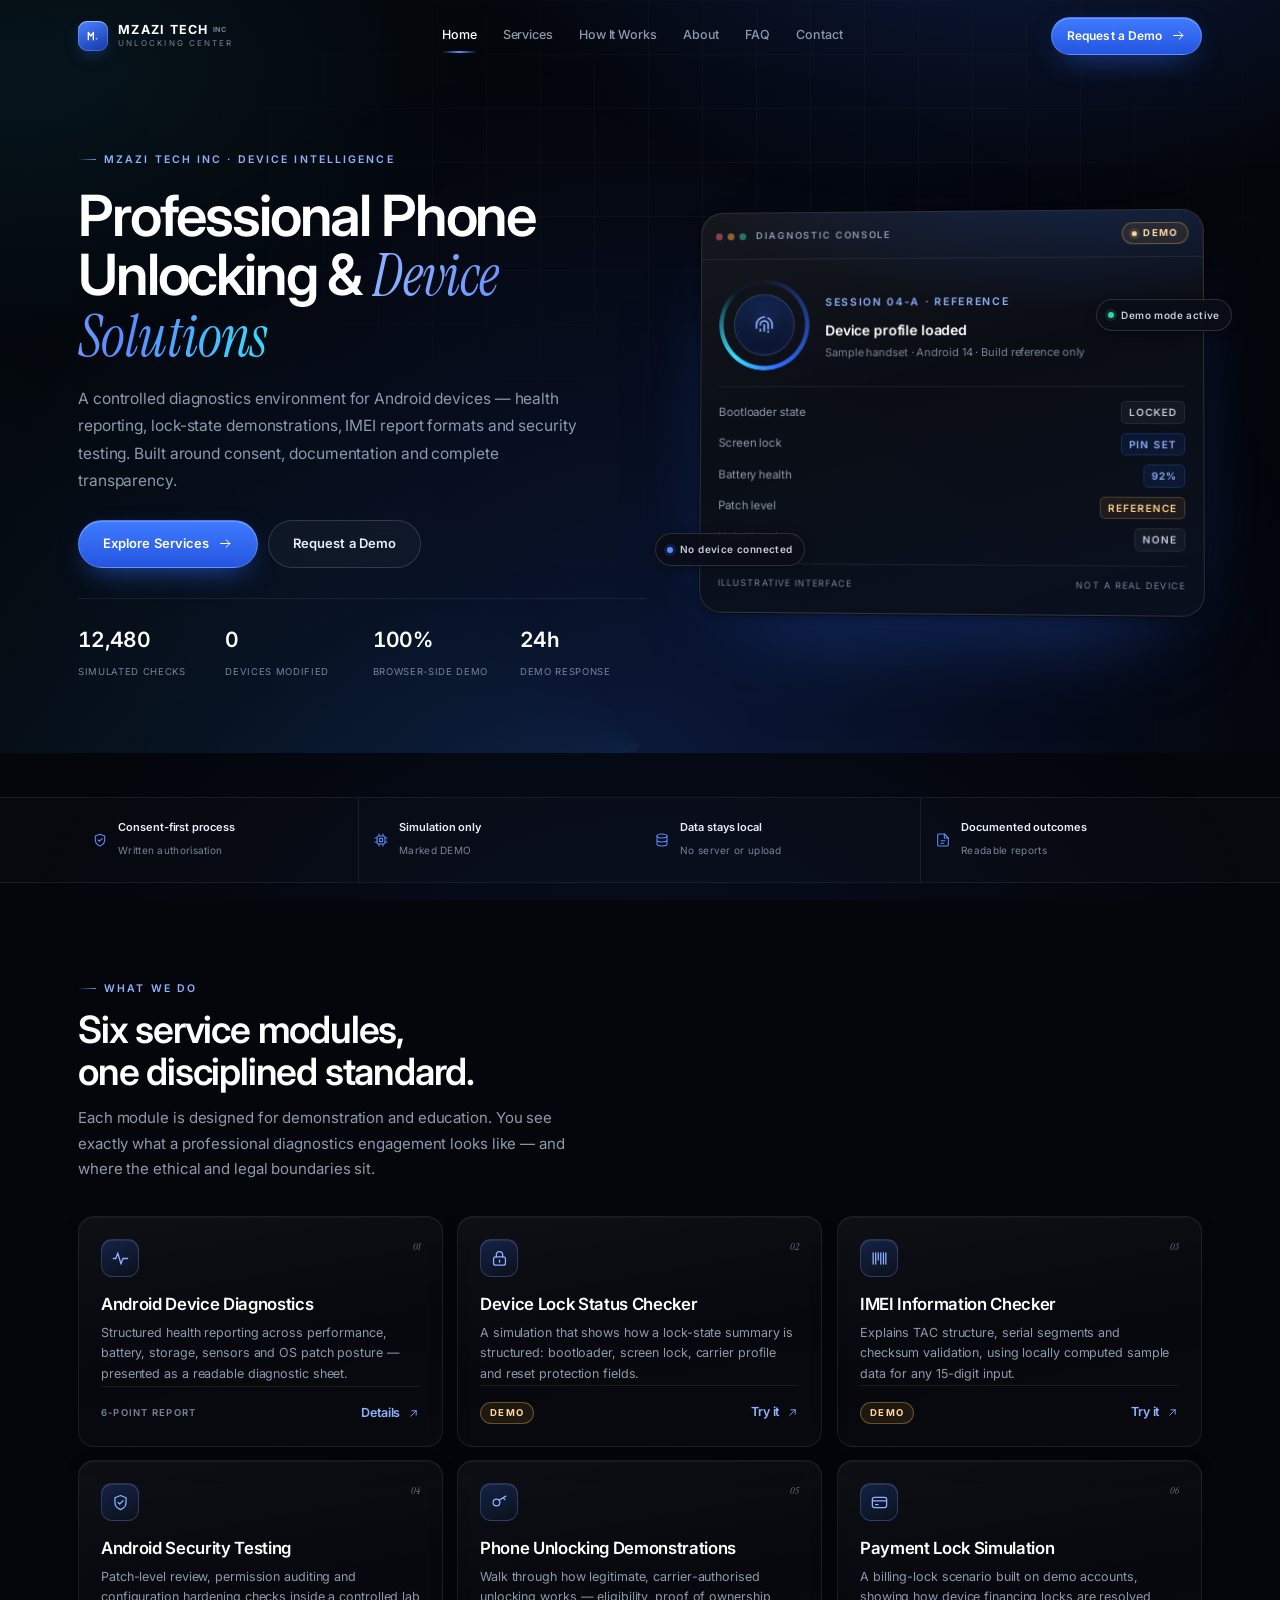
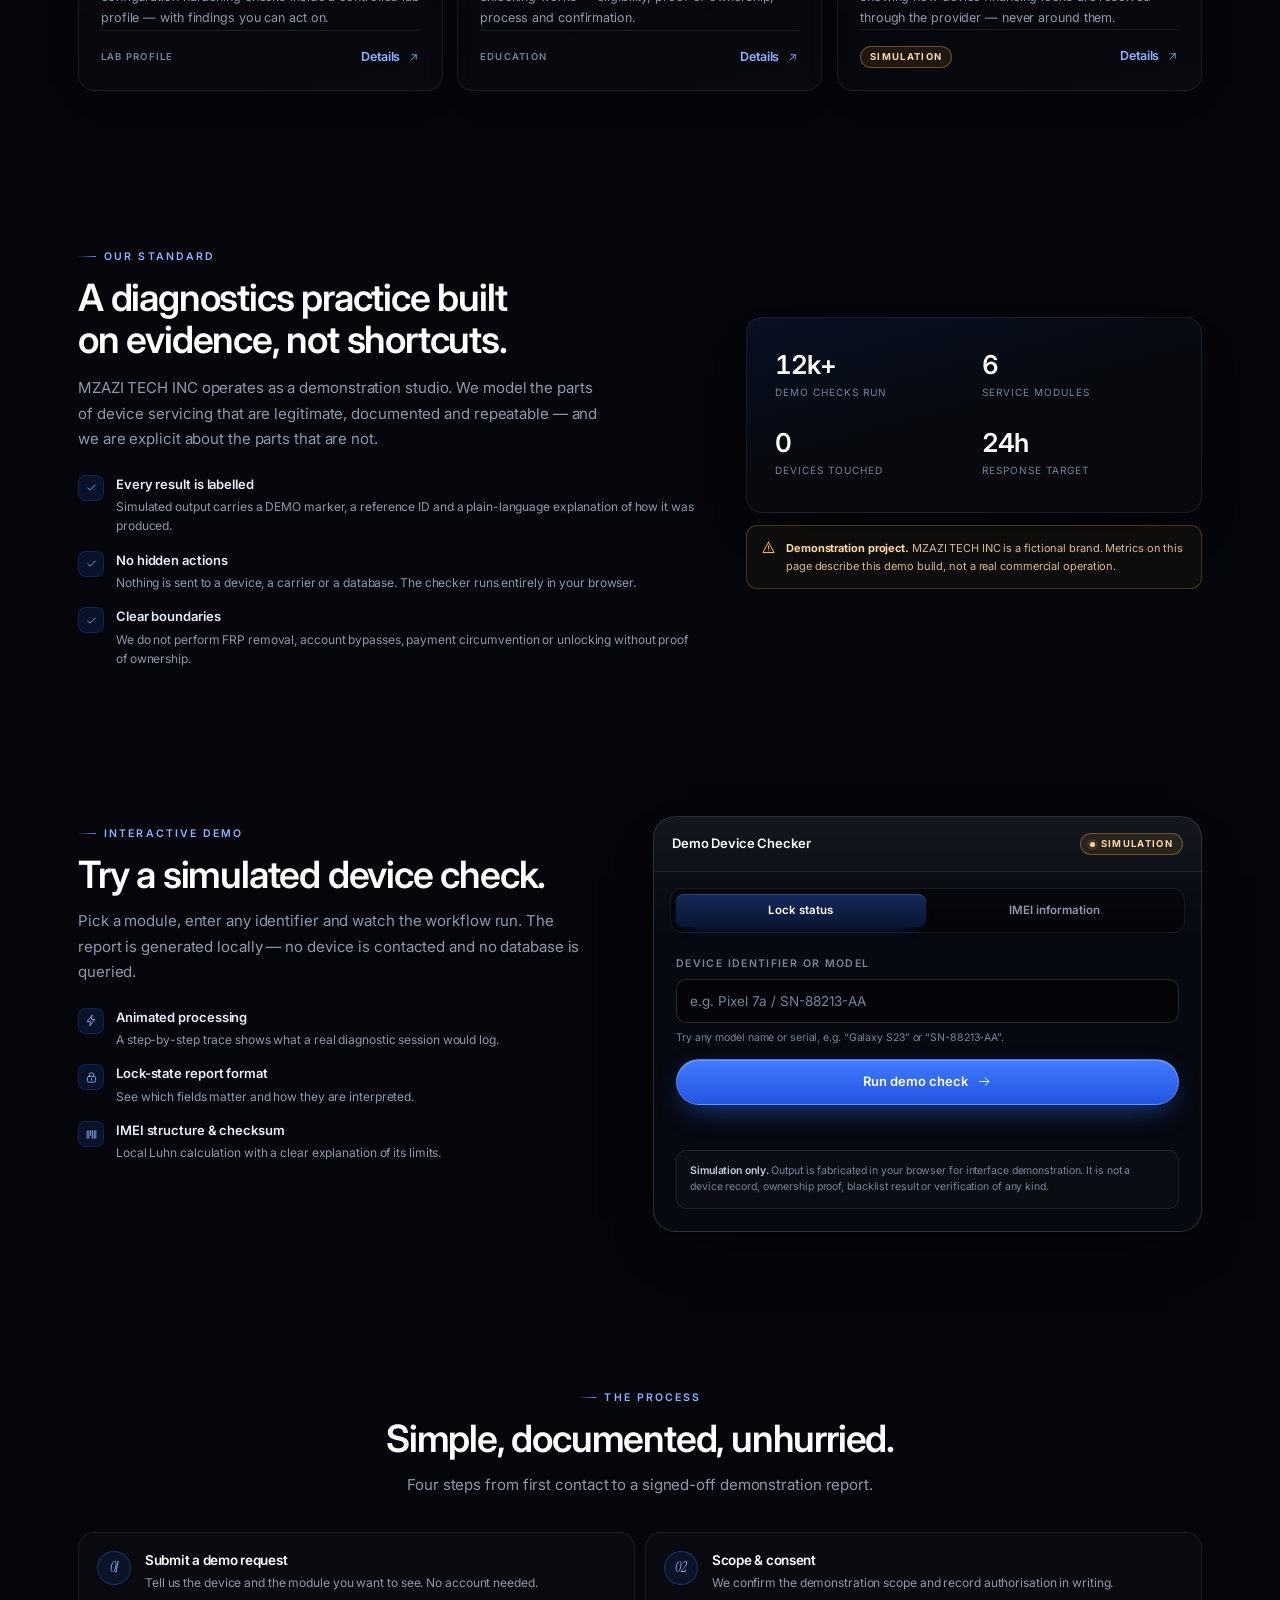
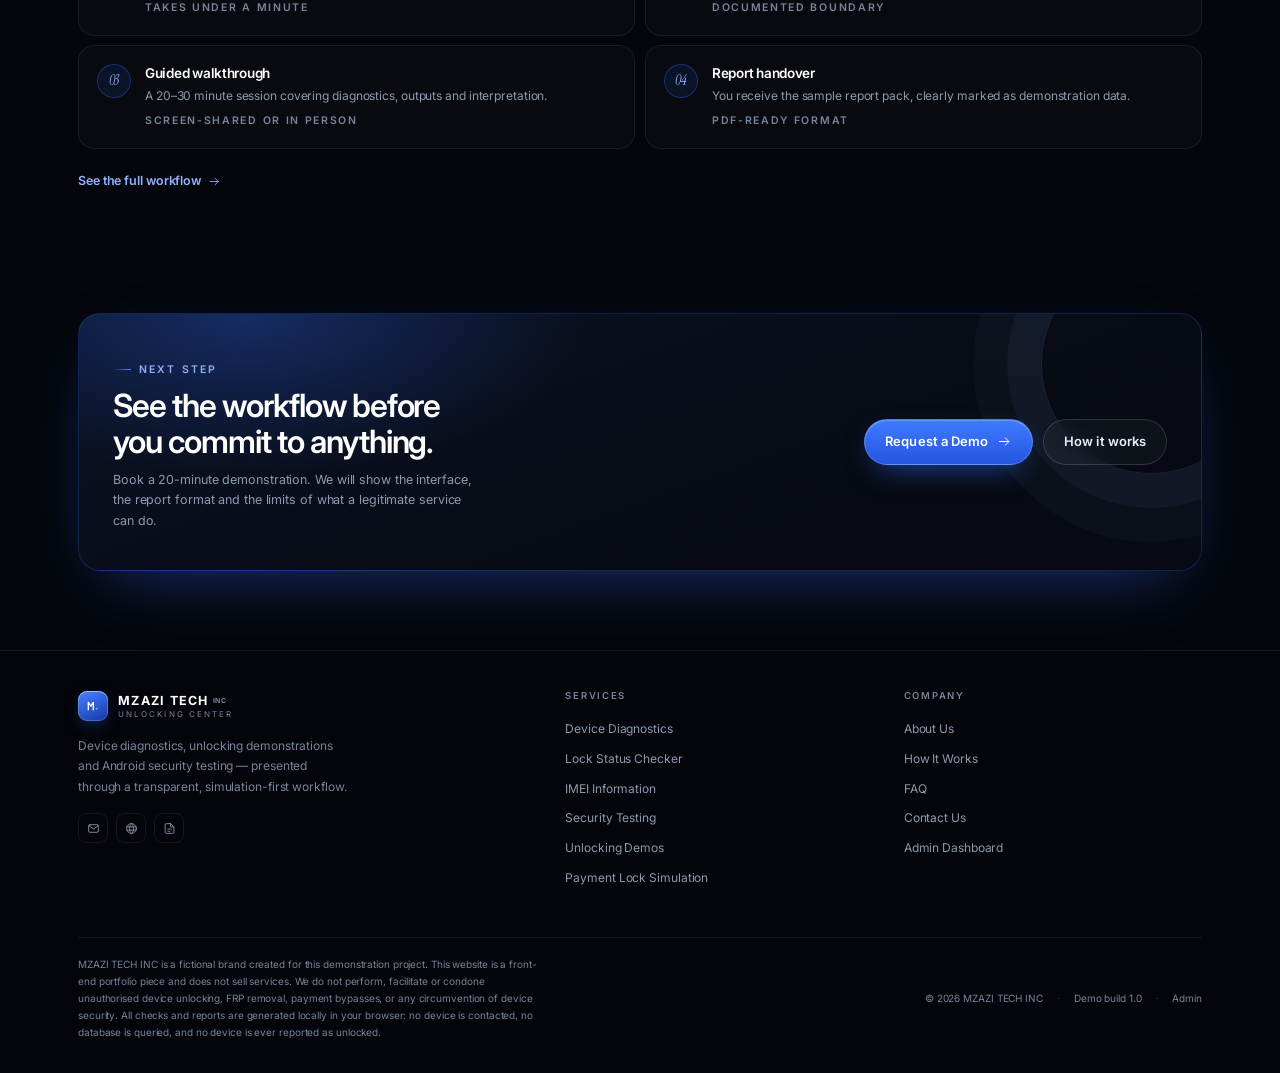
==== index.html @ 94267343 "MZAZI TECH UNLOCKING CENTER — static demo site" ====
<!doctype html>
<html lang="en">
<head>
<meta charset="utf-8">
<meta name="viewport" content="width=device-width, initial-scale=1, viewport-fit=cover">
<title>MZAZI TECH UNLOCKING CENTER — Professional Phone Unlocking & Device Solutions</title>
<meta name="description" content="MZAZI TECH INC — a demonstration laboratory for Android device diagnostics, lock-status simulations, IMEI report demos and security testing workflows. Every result is simulated.">
<meta name="theme-color" content="#04060b">
<meta property="og:type" content="website">
<meta property="og:site_name" content="MZAZI TECH INC">
<meta property="og:title" content="MZAZI TECH UNLOCKING CENTER — Professional Phone Unlocking & Device Solutions">
<meta property="og:description" content="MZAZI TECH INC — a demonstration laboratory for Android device diagnostics, lock-status simulations, IMEI report demos and security testing workflows. Every result is simulated.">
<meta name="color-scheme" content="dark">
<link rel="icon" href="data:image/svg+xml,%3Csvg xmlns='http://www.w3.org/2000/svg' viewBox='0 0 24 24'%3E%3Crect width='24' height='24' rx='6' fill='%232f6bff'/%3E%3Cpath d='M6 17V7l3.6 5.4L13.2 7v10' stroke='white' stroke-width='2' fill='none' stroke-linecap='round' stroke-linejoin='round'/%3E%3C/svg%3E">
<link rel="preconnect" href="https://fonts.googleapis.com">
<link rel="preconnect" href="https://fonts.gstatic.com" crossorigin>
<link href="https://fonts.googleapis.com/css2?family=Inter:wght@400;500;600;700&amp;family=Instrument+Serif:ital@0;1&amp;display=swap" rel="stylesheet">
<link rel="stylesheet" href="assets/css/style.css">
<noscript><style>.reveal{opacity:1;transform:none}</style></noscript>
</head>
<body data-page="index.html">

<header class="site-header" id="siteHeader">
  <div class="wrap nav">
    <a class="brand" href="index.html" aria-label="MZAZI TECH home">
      <span class="brand-mark" aria-hidden="true">
        <svg viewBox="0 0 24 24" fill="none" xmlns="http://www.w3.org/2000/svg"><path d="M5 17.5V6.5l3.75 5.7L12.5 6.5v11" stroke="#fff" stroke-width="2" stroke-linecap="round" stroke-linejoin="round"/><circle cx="17.4" cy="16.1" r="1.5" fill="#8fb2ff"/></svg>
      </span>
      <span class="brand-text">
        <span class="brand-name">MZAZI TECH<span class="brand-inc">INC</span></span>
        <span class="brand-sub">Unlocking Center</span>
      </span></a>
    <nav class="nav-links" aria-label="Primary">
      <a class="nav-link is-active" href="index.html" aria-current="page">Home</a>
      <a class="nav-link" href="services.html">Services</a>
      <a class="nav-link" href="how-it-works.html">How It Works</a>
      <a class="nav-link" href="about.html">About</a>
      <a class="nav-link" href="faq.html">FAQ</a>
      <a class="nav-link" href="contact.html">Contact</a>
    </nav>
    <div class="nav-actions">
      <a class="btn btn--primary btn--sm" href="contact.html">Request a Demo <svg viewBox="0 0 24 24" fill="none" stroke="currentColor" stroke-width="1.6" stroke-linecap="round" stroke-linejoin="round" aria-hidden="true"><path d="M4 12h15M13 6l6 6-6 6"/></svg></a>
    </div>
    <button class="nav-toggle" id="navToggle" aria-label="Open menu" aria-expanded="false" aria-controls="mobileMenu"><span></span></button>
  </div>
</header>

<div class="mobile-menu" id="mobileMenu">
  <a class="mobile-link is-active" href="index.html">Home<small>Current</small></a>
  <a class="mobile-link" href="services.html">Services<small>→</small></a>
  <a class="mobile-link" href="how-it-works.html">How It Works<small>→</small></a>
  <a class="mobile-link" href="about.html">About<small>→</small></a>
  <a class="mobile-link" href="faq.html">FAQ<small>→</small></a>
  <a class="mobile-link" href="contact.html">Contact<small>→</small></a>
  <a class="mobile-link" href="admin.html">Admin Dashboard<small>Demo</small></a>
  <div class="mobile-cta">
    <a class="btn btn--primary btn--block" href="contact.html">Request a Demo</a>
    <a class="btn btn--ghost btn--block" href="services.html">Explore Services</a>
  </div>
  <p class="mobile-note">MZAZI TECH INC is a fictional brand. Every check, report and result on this site is simulated in the browser for demonstration purposes.</p>
</div>
<main>

<section class="hero">
  <div class="hero-grid" aria-hidden="true"></div>
  <div class="wrap hero-inner">
    <div class="hero-copy">
      <span class="eyebrow">MZAZI TECH INC · Device Intelligence</span>
      <h1>Professional Phone Unlocking &amp; <span class="serif">Device Solutions</span></h1>
      <p class="hero-sub">
        A controlled diagnostics environment for Android devices — health reporting, lock-state
        demonstrations, IMEI report formats and security testing. Built around consent,
        documentation and complete transparency.
      </p>
      <div class="hero-actions">
        <a class="btn btn--primary" href="services.html">Explore Services <svg viewBox="0 0 24 24" fill="none" stroke="currentColor" stroke-width="1.6" stroke-linecap="round" stroke-linejoin="round" aria-hidden="true"><path d="M4 12h15M13 6l6 6-6 6"/></svg></a>
        <a class="btn btn--ghost" href="contact.html">Request a Demo</a>
      </div>
      <div class="hero-meta">
        <div><strong><span data-count="12480">12,480</span></strong><span>Simulated checks</span></div>
        <div><strong>0</strong><span>Devices modified</span></div>
        <div><strong>100%</strong><span>Browser-side demo</span></div>
        <div><strong>24h</strong><span>Demo response</span></div>
      </div>
    </div>

    <div class="console-wrap reveal">
      <div class="float-chip chip-a"><i></i>Demo mode active</div>
      <div class="float-chip chip-b"><i></i>No device connected</div>
      <div class="console" role="img" aria-label="Illustration of a simulated device diagnostic console showing demo values">
        <div class="console-bar">
          <span class="console-dots" aria-hidden="true"><i></i><i></i><i></i></span>
          <span class="console-title">Diagnostic console</span>
          <span class="badge badge--demo" style="margin-left:auto"><span class="dot"></span>Demo</span>
        </div>
        <div class="console-body">
          <div class="scan">
            <div class="scan-visual" aria-hidden="true">
              <div class="scan-ring"></div>
              <div class="scan-ring-core">
                <div class="scan-core"><svg viewBox="0 0 24 24" fill="none" stroke="currentColor" stroke-width="1.6" stroke-linecap="round" stroke-linejoin="round" aria-hidden="true"><path d="M12 4a8 8 0 0 0-8 8v3.2M20 15.2V12a8 8 0 0 0-4-6.9"/><path d="M8 12a4 4 0 0 1 8 0v4M12 12v6.2M8 16.2v2M16 18.2v1.2"/></svg></div>
              </div>
            </div>
            <div class="scan-meta">
              <span class="micro">Session 04-A · Reference</span>
              <strong>Device profile loaded</strong>
              <p>Sample handset · Android 14 · Build reference only</p>
            </div>
          </div>
          <div class="readout">
            <div class="readout-row"><span>Bootloader state</span><b>LOCKED</b></div>
            <div class="readout-row"><span>Screen lock</span><b class="blue">PIN SET</b></div>
            <div class="readout-row"><span>Battery health</span><b class="blue">92%</b></div>
            <div class="readout-row"><span>Patch level</span><b class="amber">REFERENCE</b></div>
            <div class="readout-row"><span>Unlock actions</span><b>NONE</b></div>
          </div>
          <div class="console-foot">
            <span>Illustrative interface</span>
            <span>Not a real device</span>
          </div>
        </div>
      </div>
    </div>
  </div>
</section>

<section class="trust-strip">
  <div class="wrap trust-grid">
    <div class="trust-item"><svg viewBox="0 0 24 24" fill="none" stroke="currentColor" stroke-width="1.6" stroke-linecap="round" stroke-linejoin="round" aria-hidden="true"><path d="M12 3.2 19 6v6c0 4.2-2.9 7.4-7 9-4.1-1.6-7-4.8-7-9V6l7-2.8Z"/><path d="m9 12 2 2 4.2-4.2"/></svg><div><strong>Consent-first process</strong><span>Written authorisation</span></div></div>
    <div class="trust-item"><svg viewBox="0 0 24 24" fill="none" stroke="currentColor" stroke-width="1.6" stroke-linecap="round" stroke-linejoin="round" aria-hidden="true"><rect x="6" y="6" width="12" height="12" rx="2.2"/><rect x="9.6" y="9.6" width="4.8" height="4.8" rx="1"/><path d="M9 3v3M15 3v3M9 18v3M15 18v3M3 9h3M3 15h3M18 9h3M18 15h3"/></svg><div><strong>Simulation only</strong><span>Marked DEMO</span></div></div>
    <div class="trust-item"><svg viewBox="0 0 24 24" fill="none" stroke="currentColor" stroke-width="1.6" stroke-linecap="round" stroke-linejoin="round" aria-hidden="true"><ellipse cx="12" cy="6" rx="7.5" ry="3"/><path d="M4.5 6v6c0 1.7 3.4 3 7.5 3s7.5-1.3 7.5-3V6M4.5 12v6c0 1.7 3.4 3 7.5 3s7.5-1.3 7.5-3v-6"/></svg><div><strong>Data stays local</strong><span>No server or upload</span></div></div>
    <div class="trust-item"><svg viewBox="0 0 24 24" fill="none" stroke="currentColor" stroke-width="1.6" stroke-linecap="round" stroke-linejoin="round" aria-hidden="true"><path d="M14 3H6a2 2 0 0 0-2 2v14a2 2 0 0 0 2 2h12a2 2 0 0 0 2-2V9l-6-6Z"/><path d="M14 3v6h6M9 13h6M9 17h4"/></svg><div><strong>Documented outcomes</strong><span>Readable reports</span></div></div>
  </div>
</section>

<section class="section" id="services">
  <div class="wrap">
    <div class="section-head reveal">
      <span class="eyebrow">What we do</span>
      <h2>Six service modules, one disciplined standard.</h2>
      <p class="lede">Each module is designed for demonstration and education. You see exactly what a professional diagnostics engagement looks like — and where the ethical and legal boundaries sit.</p>
    </div>

    <div class="grid grid--3">
      <article class="card card--service reveal">
        <div class="card-top"><div class="card-ico"><svg viewBox="0 0 24 24" fill="none" stroke="currentColor" stroke-width="1.6" stroke-linecap="round" stroke-linejoin="round" aria-hidden="true"><path d="M3 12h3.2l2.4-7 4 14 2.4-7H21"/></svg></div><span class="card-num">01</span></div>
        <h3>Android Device Diagnostics</h3>
        <p>Structured health reporting across performance, battery, storage, sensors and OS patch posture — presented as a readable diagnostic sheet.</p>
        <div class="card-meta"><span class="card-tag">6-point report</span><a class="link-arrow" href="services.html#diagnostics">Details <svg viewBox="0 0 24 24" fill="none" stroke="currentColor" stroke-width="1.6" stroke-linecap="round" stroke-linejoin="round" aria-hidden="true"><path d="M7 17 17 7M9 7h8v8"/></svg></a></div>
      </article>

      <article class="card card--service reveal">
        <div class="card-top"><div class="card-ico"><svg viewBox="0 0 24 24" fill="none" stroke="currentColor" stroke-width="1.6" stroke-linecap="round" stroke-linejoin="round" aria-hidden="true"><rect x="4.5" y="10" width="15" height="10.5" rx="2.6"/><path d="M8 10V7.4a4 4 0 0 1 8 0V10"/><path d="M12 14v2.6"/></svg></div><span class="card-num">02</span></div>
        <h3>Device Lock Status Checker</h3>
        <p>A simulation that shows how a lock-state summary is structured: bootloader, screen lock, carrier profile and reset protection fields.</p>
        <div class="card-meta"><span class="badge badge--demo">Demo</span><a class="link-arrow" href="#checker">Try it <svg viewBox="0 0 24 24" fill="none" stroke="currentColor" stroke-width="1.6" stroke-linecap="round" stroke-linejoin="round" aria-hidden="true"><path d="M7 17 17 7M9 7h8v8"/></svg></a></div>
      </article>

      <article class="card card--service reveal">
        <div class="card-top"><div class="card-ico"><svg viewBox="0 0 24 24" fill="none" stroke="currentColor" stroke-width="1.6" stroke-linecap="round" stroke-linejoin="round" aria-hidden="true"><path d="M4 5v14M7.2 5v14M10.4 5v9M13.6 5v14M17 5v14M20 5v14"/></svg></div><span class="card-num">03</span></div>
        <h3>IMEI Information Checker</h3>
        <p>Explains TAC structure, serial segments and checksum validation, using locally computed sample data for any 15-digit input.</p>
        <div class="card-meta"><span class="badge badge--demo">Demo</span><a class="link-arrow" href="#checker">Try it <svg viewBox="0 0 24 24" fill="none" stroke="currentColor" stroke-width="1.6" stroke-linecap="round" stroke-linejoin="round" aria-hidden="true"><path d="M7 17 17 7M9 7h8v8"/></svg></a></div>
      </article>

      <article class="card card--service reveal">
        <div class="card-top"><div class="card-ico"><svg viewBox="0 0 24 24" fill="none" stroke="currentColor" stroke-width="1.6" stroke-linecap="round" stroke-linejoin="round" aria-hidden="true"><path d="M12 3.2 19 6v6c0 4.2-2.9 7.4-7 9-4.1-1.6-7-4.8-7-9V6l7-2.8Z"/><path d="m9 12 2 2 4.2-4.2"/></svg></div><span class="card-num">04</span></div>
        <h3>Android Security Testing</h3>
        <p>Patch-level review, permission auditing and configuration hardening checks inside a controlled lab profile — with findings you can act on.</p>
        <div class="card-meta"><span class="card-tag">Lab profile</span><a class="link-arrow" href="services.html#security">Details <svg viewBox="0 0 24 24" fill="none" stroke="currentColor" stroke-width="1.6" stroke-linecap="round" stroke-linejoin="round" aria-hidden="true"><path d="M7 17 17 7M9 7h8v8"/></svg></a></div>
      </article>

      <article class="card card--service reveal">
        <div class="card-top"><div class="card-ico"><svg viewBox="0 0 24 24" fill="none" stroke="currentColor" stroke-width="1.6" stroke-linecap="round" stroke-linejoin="round" aria-hidden="true"><circle cx="8.2" cy="12" r="4.2"/><path d="M11.4 9.2 20 4M16.8 6.4l2 2"/></svg></div><span class="card-num">05</span></div>
        <h3>Phone Unlocking Demonstrations</h3>
        <p>Walk through how legitimate, carrier-authorised unlocking works — eligibility, proof of ownership, process and confirmation.</p>
        <div class="card-meta"><span class="card-tag">Education</span><a class="link-arrow" href="services.html#unlocking">Details <svg viewBox="0 0 24 24" fill="none" stroke="currentColor" stroke-width="1.6" stroke-linecap="round" stroke-linejoin="round" aria-hidden="true"><path d="M7 17 17 7M9 7h8v8"/></svg></a></div>
      </article>

      <article class="card card--service reveal">
        <div class="card-top"><div class="card-ico"><svg viewBox="0 0 24 24" fill="none" stroke="currentColor" stroke-width="1.6" stroke-linecap="round" stroke-linejoin="round" aria-hidden="true"><rect x="3" y="5.5" width="18" height="13" rx="2.6"/><path d="M3 10h18M7 14.6h3.2"/></svg></div><span class="card-num">06</span></div>
        <h3>Payment Lock Simulation</h3>
        <p>A billing-lock scenario built on demo accounts, showing how device financing locks are resolved through the provider — never around them.</p>
        <div class="card-meta"><span class="badge badge--demo">Simulation</span><a class="link-arrow" href="services.html#payment-lock">Details <svg viewBox="0 0 24 24" fill="none" stroke="currentColor" stroke-width="1.6" stroke-linecap="round" stroke-linejoin="round" aria-hidden="true"><path d="M7 17 17 7M9 7h8v8"/></svg></a></div>
      </article>
    </div>
  </div>
</section>

<section class="section section--tight">
  <div class="wrap split">
    <div class="reveal">
      <span class="eyebrow">Our standard</span>
      <h2 style="margin-top:12px">A diagnostics practice built on evidence, not shortcuts.</h2>
      <p class="lede" style="margin-top:14px">MZAZI TECH INC operates as a demonstration studio. We model the parts of device servicing that are legitimate, documented and repeatable — and we are explicit about the parts that are not.</p>
      <div class="feature-list">
        <div class="feature-item">
          <span class="feature-ico"><svg viewBox="0 0 24 24" fill="none" stroke="currentColor" stroke-width="1.6" stroke-linecap="round" stroke-linejoin="round" aria-hidden="true"><path d="m5 12.6 4.4 4.4L19 7.4"/></svg></span>
          <div><strong>Every result is labelled</strong><p>Simulated output carries a DEMO marker, a reference ID and a plain-language explanation of how it was produced.</p></div>
        </div>
        <div class="feature-item">
          <span class="feature-ico"><svg viewBox="0 0 24 24" fill="none" stroke="currentColor" stroke-width="1.6" stroke-linecap="round" stroke-linejoin="round" aria-hidden="true"><path d="m5 12.6 4.4 4.4L19 7.4"/></svg></span>
          <div><strong>No hidden actions</strong><p>Nothing is sent to a device, a carrier or a database. The checker runs entirely in your browser.</p></div>
        </div>
        <div class="feature-item">
          <span class="feature-ico"><svg viewBox="0 0 24 24" fill="none" stroke="currentColor" stroke-width="1.6" stroke-linecap="round" stroke-linejoin="round" aria-hidden="true"><path d="m5 12.6 4.4 4.4L19 7.4"/></svg></span>
          <div><strong>Clear boundaries</strong><p>We do not perform FRP removal, account bypasses, payment circumvention or unlocking without proof of ownership.</p></div>
        </div>
      </div>
    </div>
    <div class="reveal">
      <div class="stat-panel">
        <div class="stat"><b><span data-count="12">12</span>k+</b><span>Demo checks run</span></div>
        <div class="stat"><b><span data-count="6">6</span></b><span>Service modules</span></div>
        <div class="stat"><b>0</b><span>Devices touched</span></div>
        <div class="stat"><b><span data-count="24">24</span>h</b><span>Response target</span></div>
      </div>
      <div class="notice" style="margin-top:12px">
        <svg viewBox="0 0 24 24" fill="none" stroke="currentColor" stroke-width="1.6" stroke-linecap="round" stroke-linejoin="round" aria-hidden="true"><path d="M12 3.6 21 20H3L12 3.6Z"/><path d="M12 9.6v4M12 17h.01"/></svg>
        <div><strong>Demonstration project.</strong> MZAZI TECH INC is a fictional brand. Metrics on this page describe this demo build, not a real commercial operation.</div>
      </div>
    </div>
  </div>
</section>

<section class="section" id="checker">
  <div class="wrap">
    <div class="grid grid--2" style="align-items:start;gap:26px">
      <div class="reveal">
        <span class="eyebrow">Interactive demo</span>
        <h2 style="margin-top:12px">Try a simulated device check.</h2>
        <p class="lede" style="margin-top:12px">Pick a module, enter any identifier and watch the workflow run. The report is generated locally — no device is contacted and no database is queried.</p>
        <div class="feature-list" style="margin-top:22px">
          <div class="feature-item">
            <span class="feature-ico"><svg viewBox="0 0 24 24" fill="none" stroke="currentColor" stroke-width="1.6" stroke-linecap="round" stroke-linejoin="round" aria-hidden="true"><path d="M13 2.4 4 14h6l-1 7.6L18 10h-6l1-7.6Z"/></svg></span>
            <div><strong>Animated processing</strong><p>A step-by-step trace shows what a real diagnostic session would log.</p></div>
          </div>
          <div class="feature-item">
            <span class="feature-ico"><svg viewBox="0 0 24 24" fill="none" stroke="currentColor" stroke-width="1.6" stroke-linecap="round" stroke-linejoin="round" aria-hidden="true"><rect x="4.5" y="10" width="15" height="10.5" rx="2.6"/><path d="M8 10V7.4a4 4 0 0 1 8 0V10"/><path d="M12 14v2.6"/></svg></span>
            <div><strong>Lock-state report format</strong><p>See which fields matter and how they are interpreted.</p></div>
          </div>
          <div class="feature-item">
            <span class="feature-ico"><svg viewBox="0 0 24 24" fill="none" stroke="currentColor" stroke-width="1.6" stroke-linecap="round" stroke-linejoin="round" aria-hidden="true"><path d="M4 5v14M7.2 5v14M10.4 5v9M13.6 5v14M17 5v14M20 5v14"/></svg></span>
            <div><strong>IMEI structure &amp; checksum</strong><p>Local Luhn calculation with a clear explanation of its limits.</p></div>
          </div>
        </div>
      </div>

      <div class="reveal">
        <div class="lab" id="lab">
          <div class="lab-head">
            <h3>Demo Device Checker</h3>
            <span class="badge badge--demo"><span class="dot"></span>Simulation</span>
          </div>
          <div class="lab-tabs" role="tablist" aria-label="Checker module">
            <button class="lab-tab is-active" type="button" role="tab" aria-selected="true" data-tab="lock">Lock status</button>
            <button class="lab-tab" type="button" role="tab" aria-selected="false" data-tab="imei">IMEI information</button>
          </div>
          <div class="lab-body">
            <div class="field">
              <label for="labInput" id="labLabel">Device identifier or model</label>
              <input class="input" id="labInput" type="text" autocomplete="off" spellcheck="false" placeholder="e.g. Pixel 7a / SN-88213-AA">
              <p class="hint" id="labHint">Try any model name or serial, e.g. “Galaxy S23” or “SN-88213-AA”.</p>
            </div>
            <div style="margin-top:12px;display:flex;gap:8px">
              <button class="btn btn--primary btn--block" type="button" id="labRun">Run demo check <svg viewBox="0 0 24 24" fill="none" stroke="currentColor" stroke-width="1.6" stroke-linecap="round" stroke-linejoin="round" aria-hidden="true"><path d="M4 12h15M13 6l6 6-6 6"/></svg></button>
            </div>
            <div class="progress" id="labProgress" aria-hidden="true"><i></i></div>
            <div class="log" id="labLog" aria-live="polite"></div>
            <div class="result" id="labResult" aria-live="polite"></div>
            <p class="lab-disclaimer"><strong>Simulation only.</strong> Output is fabricated in your browser for interface demonstration. It is not a device record, ownership proof, blacklist result or verification of any kind.</p>
          </div>
        </div>
      </div>
    </div>
  </div>
</section>

<section class="section section--tight">
  <div class="wrap">
    <div class="section-head section-head--center reveal">
      <span class="eyebrow">The process</span>
      <h2>Simple, documented, unhurried.</h2>
      <p class="lede">Four steps from first contact to a signed-off demonstration report.</p>
    </div>
    <div class="steps">
      <div class="step reveal"><span class="step-num">01</span><div><h3>Submit a demo request</h3><p>Tell us the device and the module you want to see. No account needed.</p><span class="micro">Takes under a minute</span></div></div>
      <div class="step reveal"><span class="step-num">02</span><div><h3>Scope &amp; consent</h3><p>We confirm the demonstration scope and record authorisation in writing.</p><span class="micro">Documented boundary</span></div></div>
      <div class="step reveal"><span class="step-num">03</span><div><h3>Guided walkthrough</h3><p>A 20–30 minute session covering diagnostics, outputs and interpretation.</p><span class="micro">Screen-shared or in person</span></div></div>
      <div class="step reveal"><span class="step-num">04</span><div><h3>Report handover</h3><p>You receive the sample report pack, clearly marked as demonstration data.</p><span class="micro">PDF-ready format</span></div></div>
    </div>
    <div style="margin-top:18px" class="reveal"><a class="link-arrow" href="how-it-works.html">See the full workflow <svg viewBox="0 0 24 24" fill="none" stroke="currentColor" stroke-width="1.6" stroke-linecap="round" stroke-linejoin="round" aria-hidden="true"><path d="M4 12h15M13 6l6 6-6 6"/></svg></a></div>
  </div>
</section>

<section class="section section--tight">
  <div class="wrap">
    <div class="cta-band reveal">
      <div>
        <span class="eyebrow">Next step</span>
        <h2 style="margin-top:10px">See the workflow before you commit to anything.</h2>
        <p>Book a 20-minute demonstration. We will show the interface, the report format and the limits of what a legitimate service can do.</p>
      </div>
      <div class="cta-actions">
        <a class="btn btn--primary" href="contact.html">Request a Demo <svg viewBox="0 0 24 24" fill="none" stroke="currentColor" stroke-width="1.6" stroke-linecap="round" stroke-linejoin="round" aria-hidden="true"><path d="M4 12h15M13 6l6 6-6 6"/></svg></a>
        <a class="btn btn--ghost" href="how-it-works.html">How it works</a>
      </div>
    </div>
  </div>
</section>

</main>

<footer class="site-footer">
  <div class="wrap">
    <div class="footer-grid">
      <div class="footer-brand">
        <a class="brand" href="index.html" aria-label="MZAZI TECH home">
      <span class="brand-mark" aria-hidden="true">
        <svg viewBox="0 0 24 24" fill="none" xmlns="http://www.w3.org/2000/svg"><path d="M5 17.5V6.5l3.75 5.7L12.5 6.5v11" stroke="#fff" stroke-width="2" stroke-linecap="round" stroke-linejoin="round"/><circle cx="17.4" cy="16.1" r="1.5" fill="#8fb2ff"/></svg>
      </span>
      <span class="brand-text">
        <span class="brand-name">MZAZI TECH<span class="brand-inc">INC</span></span>
        <span class="brand-sub">Unlocking Center</span>
      </span></a>
        <p>Device diagnostics, unlocking demonstrations and Android security testing — presented through a transparent, simulation-first workflow.</p>
        <div class="socials">
          <a href="mailto:hello@mzazitech.example" aria-label="Email MZAZI TECH"><svg viewBox="0 0 24 24" fill="none" stroke="currentColor" stroke-width="1.6" stroke-linecap="round" stroke-linejoin="round" aria-hidden="true"><rect x="3" y="5" width="18" height="14" rx="2.6"/><path d="m3.6 7 8.4 6 8.4-6"/></svg></a>
          <a href="contact.html" aria-label="Contact MZAZI TECH"><svg viewBox="0 0 24 24" fill="none" stroke="currentColor" stroke-width="1.6" stroke-linecap="round" stroke-linejoin="round" aria-hidden="true"><circle cx="12" cy="12" r="9"/><path d="M3.2 9h17.6M3.2 15h17.6"/><path d="M12 3c2.5 2.4 3.8 5.4 3.8 9s-1.3 6.6-3.8 9c-2.5-2.4-3.8-5.4-3.8-9S9.5 5.4 12 3Z"/></svg></a>
          <a href="faq.html" aria-label="Read the FAQ"><svg viewBox="0 0 24 24" fill="none" stroke="currentColor" stroke-width="1.6" stroke-linecap="round" stroke-linejoin="round" aria-hidden="true"><path d="M14 3H6a2 2 0 0 0-2 2v14a2 2 0 0 0 2 2h12a2 2 0 0 0 2-2V9l-6-6Z"/><path d="M14 3v6h6M9 13h6M9 17h4"/></svg></a>
        </div>
      </div>
      <div class="footer-col">
        <h4>Services</h4>
        <a href="services.html#diagnostics">Device Diagnostics</a>
        <a href="services.html#lock-check">Lock Status Checker</a>
        <a href="services.html#imei">IMEI Information</a>
        <a href="services.html#security">Security Testing</a>
        <a href="services.html#unlocking">Unlocking Demos</a>
        <a href="services.html#payment-lock">Payment Lock Simulation</a>
      </div>
      <div class="footer-col">
        <h4>Company</h4>
        <a href="about.html">About Us</a>
        <a href="how-it-works.html">How It Works</a>
        <a href="faq.html">FAQ</a>
        <a href="contact.html">Contact Us</a>
        <a href="admin.html">Admin Dashboard</a>
      </div>
    </div>
    <div class="footer-bottom">
      <p class="footer-legal">
        MZAZI TECH INC is a fictional brand created for this demonstration project. This website is a front-end portfolio piece and does not sell services.
        We do not perform, facilitate or condone unauthorised device unlocking, FRP removal, payment bypasses, or any circumvention of device security.
        All checks and reports are generated locally in your browser: no device is contacted, no database is queried, and no device is ever reported as unlocked.
      </p>
      <div class="footer-copy">
        <span>© <span data-year>2026</span> MZAZI TECH INC</span>
        <span class="sep">·</span>
        <span>Demo build 1.0</span>
        <span class="sep">·</span>
        <a href="admin.html">Admin</a>
      </div>
    </div>
  </div>
</footer>
<script src="assets/js/app.js"></script>
<script src="assets/js/lab.js"></script>
</body>
</html>
---- assets/css/style.css ----
/* ============================================================
   MZAZI TECH UNLOCKING CENTER
   Design system — premium black / electric blue
   ============================================================ */

:root {
  --ink: #04060b;
  --ink-2: #070a12;
  --panel: #0a0e17;
  --panel-2: #0e131f;
  --panel-3: #121826;
  --line: rgba(255, 255, 255, 0.075);
  --line-strong: rgba(255, 255, 255, 0.14);

  --blue: #2f6bff;
  --blue-2: #5b8cff;
  --blue-3: #8fb2ff;
  --cyan: #35e0ff;

  --text: #e9eefb;
  --text-soft: #c3cbdb;
  --muted: #8d99ae;
  --muted-2: #78849a;

  --ok: #35d5a4;
  --warn: #ffb648;
  --danger: #ff6b7d;

  --radius-s: 10px;
  --radius: 16px;
  --radius-l: 22px;

  --shadow-s: 0 1px 0 rgba(255, 255, 255, 0.04) inset, 0 10px 30px -18px rgba(0, 0, 0, 0.9);
  --shadow: 0 24px 60px -34px rgba(0, 0, 0, 0.95), 0 2px 10px rgba(0, 0, 0, 0.35);
  --shadow-blue: 0 24px 70px -30px rgba(47, 107, 255, 0.55);

  --sans: "Inter", -apple-system, BlinkMacSystemFont, "Segoe UI", Roboto, Helvetica, Arial, sans-serif;
  --serif: "Instrument Serif", "Iowan Old Style", "Palatino Linotype", Georgia, serif;

  --wrap: 1180px;
  --nav-h: 64px;
  --ease: cubic-bezier(0.22, 1, 0.36, 1);
}

*,
*::before,
*::after { box-sizing: border-box; }

* { margin: 0; padding: 0; }

html {
  -webkit-text-size-adjust: 100%;
  scroll-behavior: smooth;
  scroll-padding-top: calc(var(--nav-h) + 24px);
}

body {
  background: var(--ink);
  color: var(--text);
  font-family: var(--sans);
  font-size: 15px;
  line-height: 1.65;
  font-weight: 400;
  letter-spacing: -0.006em;
  -webkit-font-smoothing: antialiased;
  text-rendering: optimizeLegibility;
  overflow-x: hidden;
  min-height: 100vh;
}

body::before {
  content: "";
  position: fixed;
  inset: 0;
  pointer-events: none;
  z-index: 0;
  background:
    radial-gradient(900px 520px at 78% -12%, rgba(47, 107, 255, 0.20), transparent 62%),
    radial-gradient(680px 420px at 4% 8%, rgba(53, 224, 255, 0.07), transparent 66%),
    radial-gradient(900px 600px at 50% 108%, rgba(47, 107, 255, 0.08), transparent 70%);
}

img, svg { display: block; max-width: 100%; }
a { color: inherit; text-decoration: none; }
button, input, select, textarea { font: inherit; color: inherit; }
button { background: none; border: 0; cursor: pointer; }
ul, ol { list-style: none; }
::selection { background: rgba(47, 107, 255, 0.38); color: #fff; }

:focus-visible {
  outline: 2px solid var(--blue-2);
  outline-offset: 3px;
  border-radius: 6px;
}

/* ---------- Typography ---------- */

h1, h2, h3, h4 {
  font-weight: 600;
  letter-spacing: -0.028em;
  line-height: 1.12;
  color: #fff;
}

h1 { font-size: clamp(2.1rem, 7.6vw, 3.9rem); letter-spacing: -0.038em; }
h2 { font-size: clamp(1.5rem, 4.6vw, 2.35rem); letter-spacing: -0.032em; }
h3 { font-size: 1.02rem; letter-spacing: -0.02em; line-height: 1.35; }

p { color: var(--text-soft); }

.serif { font-family: var(--serif); font-style: italic; font-weight: 400; letter-spacing: -0.01em; }

.eyebrow {
  display: inline-flex;
  align-items: center;
  gap: 8px;
  font-size: 10.5px;
  font-weight: 600;
  letter-spacing: 0.2em;
  text-transform: uppercase;
  color: var(--blue-3);
}

.eyebrow::before {
  content: "";
  width: 18px;
  height: 1px;
  background: linear-gradient(90deg, transparent, var(--blue-2));
}

.lede {
  font-size: 15px;
  line-height: 1.7;
  color: var(--muted);
  max-width: 58ch;
}

.micro {
  font-size: 10.5px;
  letter-spacing: 0.16em;
  text-transform: uppercase;
  color: var(--muted-2);
  font-weight: 600;
}

.grad-text {
  background: linear-gradient(96deg, #ffffff 8%, #b9cdff 44%, var(--blue-2) 88%);
  -webkit-background-clip: text;
  background-clip: text;
  color: transparent;
}

/* ---------- Layout ---------- */

.wrap {
  width: 100%;
  max-width: var(--wrap);
  margin-inline: auto;
  padding-inline: 20px;
  position: relative;
  z-index: 1;
}

.section { padding-block: 64px; position: relative; }
.section--tight { padding-block: 44px; }
.section-head { max-width: 620px; margin-bottom: 34px; }
.section-head h2 { margin-top: 12px; }
.section-head .lede { margin-top: 12px; }

.divider {
  height: 1px;
  background: linear-gradient(90deg, transparent, var(--line-strong) 18%, var(--line-strong) 82%, transparent);
}

/* ---------- Buttons ---------- */

.btn {
  --btn-h: 46px;
  display: inline-flex;
  align-items: center;
  justify-content: center;
  gap: 9px;
  height: var(--btn-h);
  padding-inline: 20px;
  border-radius: 100px;
  font-size: 13px;
  font-weight: 600;
  letter-spacing: 0.005em;
  white-space: nowrap;
  transition: transform 0.35s var(--ease), background 0.25s, box-shadow 0.35s var(--ease), border-color 0.25s, color 0.25s;
  position: relative;
  overflow: hidden;
  border: 1px solid transparent;
}

.btn svg { width: 15px; height: 15px; flex: none; }

.btn--primary {
  background: linear-gradient(180deg, #3f7bff, #2455e0);
  color: #fff;
  border-color: rgba(255, 255, 255, 0.18);
  box-shadow: 0 10px 30px -12px rgba(47, 107, 255, 0.85), inset 0 1px 0 rgba(255, 255, 255, 0.22);
}

.btn--primary::after {
  content: "";
  position: absolute;
  inset: 0;
  background: linear-gradient(105deg, transparent 20%, rgba(255, 255, 255, 0.28) 48%, transparent 70%);
  transform: translateX(-120%);
  transition: transform 0.75s var(--ease);
}

.btn--primary:hover { transform: translateY(-2px); box-shadow: 0 18px 40px -14px rgba(47, 107, 255, 0.95), inset 0 1px 0 rgba(255, 255, 255, 0.24); }
.btn--primary:hover::after { transform: translateX(120%); }
.btn--primary:active { transform: translateY(0); }

.btn--ghost {
  background: rgba(255, 255, 255, 0.035);
  border-color: var(--line-strong);
  color: var(--text);
  backdrop-filter: blur(10px);
}

.btn--ghost:hover {
  background: rgba(255, 255, 255, 0.07);
  border-color: rgba(143, 178, 255, 0.45);
  transform: translateY(-2px);
}

.btn--sm { --btn-h: 38px; font-size: 12px; padding-inline: 15px; }
.btn--block { width: 100%; }

.btn[disabled] { opacity: 0.55; pointer-events: none; }

.link-arrow {
  display: inline-flex;
  align-items: center;
  gap: 7px;
  font-size: 12.5px;
  font-weight: 600;
  color: var(--blue-3);
  transition: gap 0.3s var(--ease), color 0.25s;
}
.link-arrow:hover { gap: 12px; color: #fff; }
.link-arrow svg { width: 13px; height: 13px; }

/* ---------- Badges ---------- */

.badge {
  display: inline-flex;
  align-items: center;
  gap: 6px;
  height: 22px;
  padding-inline: 9px;
  border-radius: 100px;
  font-size: 9.5px;
  font-weight: 700;
  letter-spacing: 0.14em;
  text-transform: uppercase;
  border: 1px solid var(--line-strong);
  color: var(--muted);
  background: rgba(255, 255, 255, 0.03);
  white-space: nowrap;
}

.badge--demo {
  color: #ffd7a1;
  border-color: rgba(255, 182, 72, 0.35);
  background: rgba(255, 182, 72, 0.09);
}

.badge--blue {
  color: var(--blue-3);
  border-color: rgba(47, 107, 255, 0.38);
  background: rgba(47, 107, 255, 0.12);
}

.badge--ok { color: #8bf0cf; border-color: rgba(53, 213, 164, 0.32); background: rgba(53, 213, 164, 0.09); }

.dot {
  width: 5px; height: 5px; border-radius: 50%;
  background: currentColor;
  box-shadow: 0 0 0 3px rgba(255, 182, 72, 0.13);
}

/* ---------- Header ---------- */

.site-header {
  position: fixed;
  top: 0; left: 0; right: 0;
  z-index: 100;
  height: var(--nav-h);
  border-bottom: 1px solid transparent;
  transition: background 0.4s, border-color 0.4s, backdrop-filter 0.4s;
}

.site-header.is-stuck {
  background: rgba(4, 6, 11, 0.82);
  border-bottom-color: var(--line);
  backdrop-filter: blur(18px) saturate(140%);
  -webkit-backdrop-filter: blur(18px) saturate(140%);
}

.nav {
  height: 100%;
  display: flex;
  align-items: center;
  justify-content: space-between;
  gap: 16px;
}

.brand {
  display: inline-flex;
  align-items: center;
  gap: 10px;
  min-width: 0;
}

.brand-mark {
  width: 30px;
  height: 30px;
  flex: none;
  display: grid;
  place-items: center;
  border-radius: 9px;
  background: linear-gradient(155deg, #4b83ff, #1237a8);
  box-shadow: 0 6px 18px -8px rgba(47, 107, 255, 0.95), inset 0 1px 0 rgba(255, 255, 255, 0.35);
  position: relative;
}

.brand-mark::after {
  content: "";
  position: absolute;
  inset: 0;
  border-radius: inherit;
  border: 1px solid rgba(255, 255, 255, 0.2);
}

.brand-mark svg { width: 16px; height: 16px; }

.brand-text { display: flex; flex-direction: column; line-height: 1.05; min-width: 0; }
.brand-inc {
  font-size: 7px;
  letter-spacing: 0.1em;
  color: var(--muted-2);
  margin-left: 4px;
  vertical-align: 2px;
}

.brand-name {
  font-size: 12.5px;
  font-weight: 700;
  letter-spacing: 0.1em;
  color: #fff;
  white-space: nowrap;
}
.brand-sub {
  font-size: 8px;
  letter-spacing: 0.26em;
  text-transform: uppercase;
  color: var(--muted-2);
  margin-top: 3px;
  white-space: nowrap;
}

.nav-links { display: none; align-items: center; gap: 4px; }

.nav-link {
  position: relative;
  padding: 8px 11px;
  font-size: 12.5px;
  font-weight: 500;
  color: var(--muted);
  border-radius: 8px;
  transition: color 0.2s;
}

.nav-link:hover { color: #fff; }
.nav-link.is-active { color: #fff; }
.nav-link.is-active::after {
  content: "";
  position: absolute;
  left: 11px; right: 11px; bottom: 1px;
  height: 1.5px;
  border-radius: 2px;
  background: linear-gradient(90deg, transparent, var(--blue-2), transparent);
}

.nav-actions { display: none; align-items: center; gap: 8px; }

.nav-toggle {
  width: 40px; height: 40px;
  display: grid; place-items: center;
  border-radius: 10px;
  border: 1px solid var(--line-strong);
  background: rgba(255, 255, 255, 0.03);
  color: var(--text);
}

.nav-toggle span {
  display: block;
  width: 15px; height: 1.5px;
  background: currentColor;
  position: relative;
  transition: transform 0.35s var(--ease), background 0.2s;
}
.nav-toggle span::before,
.nav-toggle span::after {
  content: "";
  position: absolute; left: 0;
  width: 15px; height: 1.5px;
  background: currentColor;
  transition: transform 0.35s var(--ease), top 0.3s;
}
.nav-toggle span::before { top: -5px; }
.nav-toggle span::after { top: 5px; }

body.menu-open .nav-toggle span { background: transparent; }
body.menu-open .nav-toggle span::before { top: 0; transform: rotate(45deg); }
body.menu-open .nav-toggle span::after { top: 0; transform: rotate(-45deg); }

/* Mobile drawer */
.mobile-menu {
  position: fixed;
  top: var(--nav-h); left: 0; right: 0; bottom: 0;
  z-index: 99;
  background: rgba(4, 6, 11, 0.97);
  backdrop-filter: blur(20px);
  -webkit-backdrop-filter: blur(20px);
  padding: 18px 20px 40px;
  display: flex;
  flex-direction: column;
  gap: 2px;
  opacity: 0;
  visibility: hidden;
  transform: translateY(-8px);
  transition: opacity 0.3s var(--ease), transform 0.35s var(--ease), visibility 0.3s;
  overflow-y: auto;
}

body.menu-open .mobile-menu { opacity: 1; visibility: visible; transform: none; }

.mobile-link {
  display: flex;
  align-items: center;
  justify-content: space-between;
  padding: 14px 4px;
  font-size: 17px;
  font-weight: 500;
  color: var(--text-soft);
  border-bottom: 1px solid var(--line);
  letter-spacing: -0.02em;
}
.mobile-link small { font-size: 10px; letter-spacing: 0.16em; color: var(--muted-2); text-transform: uppercase; }
.mobile-link.is-active { color: #fff; }
.mobile-link.is-active small { color: var(--blue-2); }

.mobile-cta { margin-top: 22px; display: grid; gap: 10px; }
.mobile-note { margin-top: 18px; font-size: 11px; color: var(--muted-2); line-height: 1.6; }

/* ---------- Hero ---------- */

.hero {
  position: relative;
  padding-top: calc(var(--nav-h) + 46px);
  padding-bottom: 54px;
  overflow: hidden;
}

.hero::before {
  content: "";
  position: absolute;
  top: -20%; left: 50%;
  width: 140%; aspect-ratio: 1;
  transform: translateX(-50%);
  background:
    radial-gradient(circle at 50% 50%, rgba(47, 107, 255, 0.16), transparent 55%),
    conic-gradient(from 180deg at 50% 50%, transparent, rgba(53, 224, 255, 0.05), transparent 40%);
  pointer-events: none;
}

.hero-grid {
  position: absolute;
  inset: 0;
  background-image:
    linear-gradient(to right, rgba(255, 255, 255, 0.038) 1px, transparent 1px),
    linear-gradient(to bottom, rgba(255, 255, 255, 0.038) 1px, transparent 1px);
  background-size: 54px 54px;
  mask-image: radial-gradient(ellipse 80% 60% at 60% 20%, #000 10%, transparent 72%);
  -webkit-mask-image: radial-gradient(ellipse 80% 60% at 60% 20%, #000 10%, transparent 72%);
  opacity: 0.75;
  pointer-events: none;
}

.hero-inner { position: relative; display: grid; gap: 44px; }

.hero-copy { max-width: 620px; }

.hero h1 { margin-top: 18px; }

.hero h1 .serif {
  background: linear-gradient(100deg, var(--blue-3), var(--blue-2) 55%, var(--cyan));
  -webkit-background-clip: text;
  background-clip: text;
  color: transparent;
  padding-right: 0.06em;
}

.hero-sub {
  margin-top: 18px;
  font-size: 14.5px;
  line-height: 1.75;
  color: var(--muted);
  max-width: 50ch;
}

.hero-actions { margin-top: 26px; display: flex; flex-wrap: wrap; gap: 10px; }

.hero-meta {
  margin-top: 30px;
  display: grid;
  grid-template-columns: 1fr 1fr;
  gap: 18px 16px;
  padding-top: 24px;
  border-top: 1px solid var(--line);
  max-width: 470px;
}

.hero-meta div { min-width: 0; }
.hero-meta strong {
  display: block;
  font-size: 19px;
  font-weight: 600;
  letter-spacing: -0.03em;
  color: #fff;
}
.hero-meta div > span { font-size: 10px; letter-spacing: 0.09em; text-transform: uppercase; color: var(--muted-2); white-space: nowrap; }

/* Device console visual */
.console-wrap { position: relative; }

.console {
  position: relative;
  border-radius: var(--radius-l);
  border: 1px solid var(--line-strong);
  background:
    linear-gradient(165deg, rgba(255, 255, 255, 0.055), rgba(255, 255, 255, 0.012) 42%, rgba(47, 107, 255, 0.06)),
    rgba(8, 11, 18, 0.92);
  box-shadow: var(--shadow), 0 0 0 1px rgba(0, 0, 0, 0.4), 0 40px 90px -50px rgba(47, 107, 255, 0.8);
  overflow: hidden;
  backdrop-filter: blur(12px);
}

.console::before {
  content: "";
  position: absolute;
  inset: 0;
  background: radial-gradient(600px 200px at 80% -10%, rgba(47, 107, 255, 0.22), transparent 70%);
  pointer-events: none;
}

.console-bar {
  display: flex;
  align-items: center;
  gap: 10px;
  padding: 12px 14px;
  border-bottom: 1px solid var(--line);
  position: relative;
}

.console-dots { display: flex; gap: 5px; }
.console-dots i { width: 7px; height: 7px; border-radius: 50%; background: rgba(255, 255, 255, 0.16); }
.console-dots i:first-child { background: rgba(255, 107, 125, 0.5); }
.console-dots i:nth-child(2) { background: rgba(255, 182, 72, 0.5); }
.console-dots i:nth-child(3) { background: rgba(53, 213, 164, 0.5); }

.console-title {
  font-size: 9.5px;
  letter-spacing: 0.18em;
  text-transform: uppercase;
  color: var(--muted);
  font-weight: 600;
}

.console-body { padding: 16px 14px 18px; position: relative; }

.scan-visual { position: relative; width: 92px; height: 92px; flex: none; }

.scan {
  position: relative;
  display: grid;
  grid-template-columns: 92px 1fr;
  gap: 16px;
  align-items: center;
  padding-bottom: 16px;
  border-bottom: 1px solid var(--line);
}

.scan-ring {
  width: 92px; height: 92px;
  border-radius: 50%;
  position: relative;
  display: grid;
  place-items: center;
  background:
    conic-gradient(from 0deg, rgba(47, 107, 255, 0.05), var(--blue) 45%, var(--cyan) 62%, rgba(47, 107, 255, 0.05) 88%);
  -webkit-mask: radial-gradient(farthest-side, transparent calc(100% - 5px), #000 calc(100% - 4px));
  mask: radial-gradient(farthest-side, transparent calc(100% - 5px), #000 calc(100% - 4px));
  animation: spin 6s linear infinite;
}

.scan-ring-core {
  position: absolute;
  inset: 0;
  display: grid;
  place-items: center;
  animation: spin 6s linear infinite reverse;
}

.scan-core {
  width: 62px; height: 62px;
  border-radius: 50%;
  border: 1px solid rgba(143, 178, 255, 0.3);
  background: radial-gradient(circle at 50% 40%, rgba(47, 107, 255, 0.28), rgba(4, 6, 11, 0.9) 70%);
  display: grid;
  place-items: center;
  box-shadow: inset 0 0 24px rgba(47, 107, 255, 0.35);
}

.scan-core svg { width: 24px; height: 24px; color: var(--blue-3); }

@keyframes spin { to { transform: rotate(360deg); } }

.scan-meta { min-width: 0; }
.scan-meta .micro { color: var(--blue-3); }
.scan-meta strong {
  display: block;
  margin-top: 5px;
  font-size: 14px;
  font-weight: 600;
  letter-spacing: -0.01em;
  color: #fff;
}
.scan-meta p { font-size: 11px; color: var(--muted-2); margin-top: 3px; line-height: 1.5; }

.readout { display: grid; gap: 9px; padding-top: 14px; }

.readout-row {
  display: grid;
  grid-template-columns: 1fr auto;
  align-items: center;
  gap: 10px;
  font-size: 11.5px;
}
.readout-row span { color: var(--muted); }
.readout-row b {
  font-weight: 600;
  font-size: 10px;
  letter-spacing: 0.1em;
  color: var(--text-soft);
  padding: 2px 7px;
  border-radius: 5px;
  background: rgba(255, 255, 255, 0.045);
  border: 1px solid var(--line);
}
.readout-row b.blue { color: var(--blue-3); background: rgba(47, 107, 255, 0.1); border-color: rgba(47, 107, 255, 0.24); }
.readout-row b.amber { color: #ffcf8a; background: rgba(255, 182, 72, 0.08); border-color: rgba(255, 182, 72, 0.22); }

.console-foot {
  display: flex;
  align-items: center;
  justify-content: space-between;
  gap: 10px;
  margin-top: 14px;
  padding-top: 12px;
  border-top: 1px solid var(--line);
  font-size: 9px;
  letter-spacing: 0.12em;
  text-transform: uppercase;
  color: var(--muted-2);
}

.float-chip {
  position: absolute;
  display: none;
  align-items: center;
  gap: 7px;
  padding: 7px 11px;
  border-radius: 100px;
  border: 1px solid var(--line-strong);
  background: rgba(10, 14, 23, 0.92);
  backdrop-filter: blur(12px);
  box-shadow: var(--shadow);
  font-size: 10px;
  font-weight: 600;
  letter-spacing: 0.04em;
  color: var(--text-soft);
  z-index: 2;
  animation: float 7s ease-in-out infinite;
}

.float-chip i {
  width: 6px; height: 6px; border-radius: 50%;
  background: var(--ok);
  box-shadow: 0 0 0 3px rgba(53, 213, 164, 0.15);
}
.float-chip.chip-a { top: 22%; right: -14px; }
.float-chip.chip-b { bottom: 12%; left: -26px; animation-delay: -3s; }
.float-chip.chip-b i { background: var(--blue-2); box-shadow: 0 0 0 3px rgba(47, 107, 255, 0.18); }

@keyframes float { 0%, 100% { transform: translateY(0); } 50% { transform: translateY(-7px); } }

/* ---------- Trust strip ---------- */

.trust-strip {
  margin-top: 44px;
  border-top: 1px solid var(--line);
  border-bottom: 1px solid var(--line);
  background: rgba(255, 255, 255, 0.012);
}

.trust-grid {
  display: grid;
  grid-template-columns: repeat(2, 1fr);
}

.trust-item {
  padding: 16px 12px;
  display: flex;
  align-items: center;
  gap: 8px;
  border-bottom: 1px solid var(--line);
}
.trust-item:nth-child(odd) { border-right: 1px solid var(--line); }
.trust-item:nth-last-child(-n + 2) { border-bottom: 0; }

.trust-item svg { width: 16px; height: 16px; flex: none; color: var(--blue-2); }
.trust-item div { min-width: 0; }
.trust-item strong { display: block; font-size: 11px; font-weight: 600; color: var(--text); letter-spacing: -0.005em; }
.trust-item span { font-size: 10px; color: var(--muted-2); letter-spacing: 0.03em; }

/* ---------- Cards / services ---------- */

.grid { display: grid; gap: 12px; }

.card {
  position: relative;
  border-radius: var(--radius);
  border: 1px solid var(--line);
  background: linear-gradient(170deg, rgba(255, 255, 255, 0.042), rgba(255, 255, 255, 0.012) 55%, rgba(255, 255, 255, 0.02));
  box-shadow: var(--shadow-s);
  padding: 20px;
  transition: transform 0.45s var(--ease), border-color 0.35s, box-shadow 0.45s var(--ease), background 0.35s;
  overflow: hidden;
}

.card::after {
  content: "";
  position: absolute;
  inset: 0;
  border-radius: inherit;
  background: radial-gradient(320px 140px at 12% 0%, rgba(47, 107, 255, 0.16), transparent 70%);
  opacity: 0;
  transition: opacity 0.4s;
  pointer-events: none;
}

.card:hover {
  transform: translateY(-3px);
  border-color: rgba(143, 178, 255, 0.28);
  box-shadow: 0 28px 60px -34px rgba(0, 0, 0, 0.95), 0 0 0 1px rgba(47, 107, 255, 0.06);
}
.card:hover::after { opacity: 1; }

.card-ico {
  width: 38px; height: 38px;
  border-radius: 11px;
  display: grid; place-items: center;
  border: 1px solid rgba(143, 178, 255, 0.22);
  background: linear-gradient(160deg, rgba(47, 107, 255, 0.22), rgba(47, 107, 255, 0.04));
  color: var(--blue-3);
  margin-bottom: 16px;
  box-shadow: inset 0 1px 0 rgba(255, 255, 255, 0.09);
}

.card-ico svg { width: 19px; height: 19px; }

.card-top { display: flex; align-items: flex-start; justify-content: space-between; gap: 10px; }
.card-num {
  font-size: 10px;
  font-family: var(--serif);
  font-style: italic;
  color: var(--muted-2);
  letter-spacing: 0.04em;
}

.card h3 { margin-bottom: 7px; font-size: 1.05rem; }
.card p { font-size: 12.5px; line-height: 1.65; color: var(--muted); }

.card-meta {
  margin-top: 16px;
  padding-top: 13px;
  border-top: 1px solid var(--line);
  display: flex;
  align-items: center;
  justify-content: space-between;
  gap: 10px;
}

.card-tag { font-size: 9.5px; letter-spacing: 0.13em; text-transform: uppercase; color: var(--muted-2); font-weight: 600; }

.card--service { display: flex; flex-direction: column; }
.card--service .card-meta { margin-top: auto; padding-top: 16px; }

/* Feature split */
.split { display: grid; gap: 30px; align-items: start; }

.feature-list { display: grid; gap: 14px; margin-top: 22px; }
.feature-item { display: flex; gap: 12px; }
.feature-ico {
  width: 26px; height: 26px; flex: none;
  border-radius: 8px;
  display: grid; place-items: center;
  background: rgba(47, 107, 255, 0.12);
  border: 1px solid rgba(47, 107, 255, 0.22);
  color: var(--blue-3);
  margin-top: 1px;
}
.feature-ico svg { width: 13px; height: 13px; }
.feature-item strong { display: block; font-size: 13px; font-weight: 600; color: var(--text); }
.feature-item p { font-size: 12px; color: var(--muted); margin-top: 2px; line-height: 1.6; }

/* Stats panel */
.stat-panel {
  border-radius: var(--radius);
  border: 1px solid var(--line);
  background: linear-gradient(165deg, rgba(47, 107, 255, 0.1), rgba(255, 255, 255, 0.015) 50%);
  padding: 20px;
  display: grid;
  grid-template-columns: repeat(2, 1fr);
  gap: 1px;
  overflow: hidden;
  box-shadow: var(--shadow);
}

.stat { padding: 14px 8px; }
.stat b { display: block; font-size: 26px; font-weight: 600; letter-spacing: -0.04em; color: #fff; line-height: 1; }
.stat > span { display: block; margin-top: 6px; font-size: 10px; letter-spacing: 0.1em; text-transform: uppercase; color: var(--muted-2); }
.stat small { font-size: 12px; color: var(--blue-2); font-weight: 600; }

/* ---------- Laboratory / checker ---------- */

.lab {
  position: relative;
  border-radius: var(--radius-l);
  border: 1px solid var(--line-strong);
  background:
    linear-gradient(180deg, rgba(255, 255, 255, 0.035), transparent 30%),
    rgba(8, 11, 18, 0.8);
  box-shadow: var(--shadow);
  overflow: hidden;
}

.lab-head {
  display: flex;
  flex-wrap: wrap;
  align-items: center;
  gap: 10px 14px;
  padding: 16px 18px;
  border-bottom: 1px solid var(--line);
  background: rgba(255, 255, 255, 0.014);
}

.lab-head h3 { font-size: 13px; letter-spacing: -0.01em; }
.lab-head .badge { margin-left: auto; }

.lab-tabs {
  display: grid;
  grid-template-columns: 1fr 1fr;
  gap: 4px;
  padding: 5px;
  margin: 16px 16px 0;
  border-radius: 12px;
  border: 1px solid var(--line);
  background: rgba(0, 0, 0, 0.35);
}

.lab-tab {
  padding: 9px 8px;
  border-radius: 8px;
  font-size: 11.5px;
  font-weight: 600;
  color: var(--muted);
  text-align: center;
  transition: background 0.3s, color 0.25s, box-shadow 0.3s;
  line-height: 1.3;
}

.lab-tab:hover { color: var(--text-soft); }
.lab-tab.is-active {
  color: #fff;
  background: linear-gradient(180deg, rgba(47, 107, 255, 0.32), rgba(47, 107, 255, 0.16));
  box-shadow: inset 0 1px 0 rgba(255, 255, 255, 0.14), 0 6px 16px -12px rgba(47, 107, 255, 0.9);
}

.lab-body { padding: 16px; }

.field { display: grid; gap: 7px; }
.field label { font-size: 10.5px; letter-spacing: 0.13em; text-transform: uppercase; color: var(--muted-2); font-weight: 600; }

.input, .select, .textarea {
  width: 100%;
  height: 44px;
  padding: 0 13px;
  border-radius: 10px;
  border: 1px solid var(--line-strong);
  background: rgba(0, 0, 0, 0.42);
  color: var(--text);
  font-size: 13.5px;
  transition: border-color 0.25s, box-shadow 0.25s, background 0.25s;
  -webkit-appearance: none;
  appearance: none;
}

.textarea { height: auto; min-height: 104px; padding: 12px 13px; resize: vertical; line-height: 1.6; }

.input::placeholder, .textarea::placeholder { color: var(--muted-2); }

.input:focus, .select:focus, .textarea:focus {
  outline: none;
  border-color: rgba(91, 140, 255, 0.7);
  box-shadow: 0 0 0 3px rgba(47, 107, 255, 0.16);
  background: rgba(0, 0, 0, 0.55);
}

.select {
  background-image: url("data:image/svg+xml,%3Csvg xmlns='http://www.w3.org/2000/svg' viewBox='0 0 12 8' fill='none'%3E%3Cpath d='M1 1.5 6 6.5l5-5' stroke='%238d99ae' stroke-width='1.6' stroke-linecap='round' stroke-linejoin='round'/%3E%3C/svg%3E");
  background-repeat: no-repeat;
  background-position: right 13px center;
  background-size: 10px;
  padding-right: 34px;
}

.input-row { display: grid; gap: 10px; margin-top: 14px; }

.hint { font-size: 10.5px; color: var(--muted-2); line-height: 1.55; }

.progress {
  margin-top: 16px;
  height: 3px;
  border-radius: 3px;
  background: rgba(255, 255, 255, 0.07);
  overflow: hidden;
  opacity: 0;
  transition: opacity 0.3s;
}
.progress.is-on { opacity: 1; }
.progress i {
  display: block;
  height: 100%;
  width: 0%;
  border-radius: inherit;
  background: linear-gradient(90deg, var(--blue), var(--cyan));
  box-shadow: 0 0 12px rgba(53, 224, 255, 0.6);
  transition: width 0.5s var(--ease);
}

.log {
  margin-top: 12px;
  display: grid;
  gap: 5px;
  font-family: ui-monospace, SFMono-Regular, Menlo, Consolas, monospace;
  font-size: 10.5px;
  color: var(--muted-2);
  max-height: 0;
  overflow: hidden;
  transition: max-height 0.4s var(--ease);
}
.log.is-on { max-height: 180px; }
.log-line { display: flex; gap: 8px; opacity: 0; animation: logIn 0.4s var(--ease) forwards; }
.log-line::before { content: "›"; color: var(--blue-2); }
@keyframes logIn { to { opacity: 1; } }

.result {
  margin-top: 16px;
  border-radius: 12px;
  border: 1px solid rgba(255, 182, 72, 0.28);
  background:
    repeating-linear-gradient(-45deg, rgba(255, 182, 72, 0.022) 0 10px, transparent 10px 20px),
    rgba(255, 182, 72, 0.035);
  padding: 15px;
  display: none;
  position: relative;
  overflow: hidden;
  animation: resultIn 0.5s var(--ease);
}

.result.is-on { display: block; }

@keyframes resultIn {
  from { opacity: 0; transform: translateY(8px); }
  to { opacity: 1; transform: none; }
}

.result-head {
  display: flex;
  align-items: center;
  justify-content: space-between;
  gap: 10px;
  padding-bottom: 11px;
  border-bottom: 1px solid rgba(255, 182, 72, 0.18);
  margin-bottom: 11px;
}

.result-head h4 { font-size: 11px; letter-spacing: 0.13em; text-transform: uppercase; color: #ffd7a1; font-weight: 700; }

.result-rows { display: grid; gap: 8px; }
.result-row { display: flex; align-items: baseline; justify-content: space-between; gap: 12px; font-size: 11.5px; }
.result-row span { color: var(--muted); }
.result-row b { font-weight: 600; color: var(--text); text-align: right; font-size: 11.5px; }
.result-row b.mono { font-family: ui-monospace, SFMono-Regular, Menlo, Consolas, monospace; font-size: 11px; letter-spacing: 0.02em; }

.result-foot {
  margin-top: 12px;
  padding-top: 10px;
  border-top: 1px dashed rgba(255, 182, 72, 0.22);
  font-size: 10px;
  line-height: 1.55;
  color: rgba(255, 215, 161, 0.66);
}

.stamp {
  position: absolute;
  right: -14px;
  bottom: 38px;
  transform: rotate(-16deg);
  font-size: 9px;
  letter-spacing: 0.3em;
  font-weight: 800;
  color: rgba(255, 182, 72, 0.22);
  border: 2px solid rgba(255, 182, 72, 0.16);
  border-radius: 4px;
  padding: 3px 9px;
  pointer-events: none;
  text-transform: uppercase;
}

.lab-disclaimer {
  margin-top: 14px;
  padding: 12px 13px;
  border-radius: 10px;
  border: 1px solid var(--line);
  background: rgba(255, 255, 255, 0.02);
  font-size: 10.5px;
  line-height: 1.6;
  color: var(--muted-2);
}

.lab-disclaimer strong { color: var(--text-soft); font-weight: 600; }

/* ---------- Process steps ---------- */

.steps { display: grid; gap: 10px; counter-reset: step; }

.step {
  position: relative;
  display: grid;
  grid-template-columns: 34px 1fr;
  gap: 14px;
  padding: 18px;
  border-radius: var(--radius);
  border: 1px solid var(--line);
  background: rgba(255, 255, 255, 0.018);
  transition: border-color 0.3s, background 0.3s;
}

.step:hover { border-color: rgba(143, 178, 255, 0.24); background: rgba(255, 255, 255, 0.028); }

.step-num {
  width: 34px; height: 34px;
  border-radius: 50%;
  display: grid; place-items: center;
  font-family: var(--serif);
  font-style: italic;
  font-size: 14px;
  color: var(--blue-3);
  border: 1px solid rgba(47, 107, 255, 0.34);
  background: rgba(47, 107, 255, 0.1);
}

.step h3 { font-size: 13.5px; margin-bottom: 4px; }
.step p { font-size: 12px; color: var(--muted); line-height: 1.6; }
.step .micro { margin-top: 7px; display: block; color: var(--muted-2); }

/* Timeline variant */
.timeline { position: relative; display: grid; gap: 22px; padding-left: 22px; }
.timeline::before {
  content: "";
  position: absolute;
  left: 4px; top: 6px; bottom: 6px;
  width: 1px;
  background: linear-gradient(180deg, var(--blue), rgba(47, 107, 255, 0.05));
}

.tl-item { position: relative; }
.tl-item::before {
  content: "";
  position: absolute;
  left: -22px; top: 6px;
  width: 9px; height: 9px;
  border-radius: 50%;
  background: var(--ink);
  border: 1.5px solid var(--blue-2);
  box-shadow: 0 0 0 4px rgba(47, 107, 255, 0.1);
}
.tl-item h3 { font-size: 13.5px; }
.tl-item p { font-size: 12.5px; color: var(--muted); margin-top: 4px; }
.tl-item .micro { margin-top: 5px; display: block; }

/* ---------- Forms ---------- */

.form-card {
  border-radius: var(--radius-l);
  border: 1px solid var(--line-strong);
  background: linear-gradient(170deg, rgba(255, 255, 255, 0.04), rgba(255, 255, 255, 0.012));
  box-shadow: var(--shadow);
  padding: 20px;
}

.form-grid { display: grid; gap: 13px; }
.form-row { display: grid; gap: 13px; }

.form-foot { margin-top: 16px; display: grid; gap: 11px; }
.form-note { font-size: 10.5px; line-height: 1.6; color: var(--muted-2); }

.consent { display: flex; gap: 9px; align-items: flex-start; }
.consent input {
  -webkit-appearance: none; appearance: none;
  width: 15px; height: 15px; flex: none;
  margin-top: 2px;
  border-radius: 4px;
  border: 1px solid var(--line-strong);
  background: rgba(0, 0, 0, 0.4);
  transition: background 0.2s, border-color 0.2s;
  position: relative;
  cursor: pointer;
}
.consent input:checked { background: var(--blue); border-color: var(--blue-2); }
.consent input:checked::after {
  content: "";
  position: absolute;
  left: 4px; top: 1px;
  width: 5px; height: 9px;
  border: solid #fff;
  border-width: 0 1.6px 1.6px 0;
  transform: rotate(42deg);
}
.consent label { font-size: 10.5px; line-height: 1.6; color: var(--muted); cursor: pointer; }

.form-status {
  display: none;
  align-items: flex-start;
  gap: 9px;
  padding: 12px;
  border-radius: 10px;
  font-size: 11.5px;
  line-height: 1.55;
  border: 1px solid rgba(53, 213, 164, 0.3);
  background: rgba(53, 213, 164, 0.07);
  color: #a8f2da;
}
.form-status.is-on { display: flex; animation: resultIn 0.4s var(--ease); }
.form-status svg { width: 15px; height: 15px; flex: none; margin-top: 1px; }

.form-status.is-error { border-color: rgba(255, 107, 125, 0.35); background: rgba(255, 107, 125, 0.07); color: #ffb9c2; }

/* ---------- Accordion ---------- */

.accordion { display: grid; gap: 8px; }

.acc-item {
  border-radius: 12px;
  border: 1px solid var(--line);
  background: rgba(255, 255, 255, 0.018);
  overflow: hidden;
  transition: border-color 0.3s, background 0.3s;
}
.acc-item.is-open { border-color: rgba(143, 178, 255, 0.26); background: rgba(47, 107, 255, 0.045); }

.acc-btn {
  width: 100%;
  display: flex;
  align-items: center;
  justify-content: space-between;
  gap: 14px;
  padding: 15px 16px;
  text-align: left;
  font-size: 13px;
  font-weight: 500;
  color: var(--text);
  letter-spacing: -0.01em;
  line-height: 1.45;
}

.acc-sign {
  width: 20px; height: 20px; flex: none;
  position: relative;
  border-radius: 50%;
  border: 1px solid var(--line-strong);
  transition: transform 0.35s var(--ease), border-color 0.3s, background 0.3s;
}
.acc-sign::before, .acc-sign::after {
  content: "";
  position: absolute;
  top: 50%; left: 50%;
  width: 8px; height: 1.3px;
  background: var(--muted);
  transform: translate(-50%, -50%);
  transition: transform 0.3s, background 0.3s;
}
.acc-sign::after { transform: translate(-50%, -50%) rotate(90deg); }
.acc-item.is-open .acc-sign { transform: rotate(90deg); background: rgba(47, 107, 255, 0.18); border-color: rgba(47, 107, 255, 0.4); }
.acc-item.is-open .acc-sign::before, .acc-item.is-open .acc-sign::after { background: var(--blue-3); }
.acc-item.is-open .acc-sign::after { transform: translate(-50%, -50%) rotate(0deg); }

.acc-panel { max-height: 0; overflow: hidden; transition: max-height 0.45s var(--ease); }
.acc-panel-inner { padding: 0 16px 16px; font-size: 12.5px; line-height: 1.7; color: var(--muted); }
.acc-panel-inner p + p { margin-top: 8px; }

/* ---------- Page header ---------- */

.page-head {
  position: relative;
  padding-top: calc(var(--nav-h) + 44px);
  padding-bottom: 34px;
  border-bottom: 1px solid var(--line);
  overflow: hidden;
}

.page-head::before {
  content: "";
  position: absolute;
  top: -160px; right: -80px;
  width: 480px; height: 480px;
  border-radius: 50%;
  background: radial-gradient(circle, rgba(47, 107, 255, 0.18), transparent 64%);
  pointer-events: none;
}

.page-head h1 { margin-top: 14px; font-size: clamp(1.9rem, 7vw, 3rem); }
.page-head .lede { margin-top: 14px; }

.breadcrumb {
  display: flex;
  align-items: center;
  gap: 7px;
  font-size: 10px;
  letter-spacing: 0.13em;
  text-transform: uppercase;
  color: var(--muted-2);
}
.breadcrumb span { color: var(--blue-2); }
.breadcrumb svg { width: 9px; height: 9px; opacity: 0.5; }

/* ---------- CTA band ---------- */

.cta-band {
  position: relative;
  border-radius: var(--radius-l);
  border: 1px solid rgba(47, 107, 255, 0.26);
  background:
    radial-gradient(500px 240px at 15% 0%, rgba(47, 107, 255, 0.3), transparent 68%),
    linear-gradient(160deg, #0b1224, #070a12 70%);
  padding: 26px 20px;
  overflow: hidden;
  box-shadow: var(--shadow-blue);
}

.cta-band::after {
  content: "";
  position: absolute;
  right: -60px; top: -60px;
  width: 220px; height: 220px;
  border: 1px solid rgba(143, 178, 255, 0.14);
  border-radius: 50%;
  box-shadow: 0 0 0 34px rgba(143, 178, 255, 0.05), 0 0 0 68px rgba(143, 178, 255, 0.03);
  pointer-events: none;
}

.cta-band h2 { max-width: 20ch; }
.cta-band p { margin-top: 10px; font-size: 12.5px; color: var(--muted); max-width: 46ch; }
.cta-actions { margin-top: 20px; display: flex; flex-wrap: wrap; gap: 10px; position: relative; z-index: 1; }

/* ---------- Footer ---------- */

.site-footer {
  position: relative;
  margin-top: 20px;
  border-top: 1px solid var(--line);
  background: rgba(4, 6, 11, 0.6);
  padding-top: 40px;
  z-index: 1;
}

.footer-grid { display: grid; gap: 30px; }

.footer-brand p { margin-top: 14px; font-size: 12px; line-height: 1.7; color: var(--muted-2); max-width: 34ch; }

.footer-col h4 {
  font-size: 9.5px;
  letter-spacing: 0.18em;
  text-transform: uppercase;
  color: var(--muted-2);
  margin-bottom: 12px;
  font-weight: 600;
}

.footer-col a, .footer-col span {
  display: block;
  font-size: 12px;
  color: var(--muted);
  padding: 5px 0;
  transition: color 0.2s;
}
.footer-col a:hover { color: #fff; }

.footer-bottom {
  margin-top: 34px;
  padding: 18px 0 26px;
  border-top: 1px solid var(--line);
  display: grid;
  gap: 12px;
}

.footer-legal { font-size: 10px; line-height: 1.7; color: var(--muted-2); max-width: 78ch; }
.footer-copy { font-size: 10px; color: var(--muted-2); display: flex; flex-wrap: wrap; gap: 6px 14px; align-items: center; }
.footer-copy .sep { opacity: 0.35; }

.socials { display: flex; gap: 8px; margin-top: 16px; }
.socials a {
  width: 30px; height: 30px;
  border-radius: 8px;
  border: 1px solid var(--line);
  display: grid; place-items: center;
  color: var(--muted);
  transition: color 0.2s, border-color 0.2s, background 0.2s;
}
.socials a:hover { color: #fff; border-color: rgba(143, 178, 255, 0.4); background: rgba(47, 107, 255, 0.1); }
.socials svg { width: 13px; height: 13px; }

/* ---------- Reveal animation ---------- */

.reveal {
  opacity: 0;
  transform: translateY(16px);
  transition: opacity 0.7s var(--ease), transform 0.7s var(--ease);
  will-change: opacity, transform;
}
.reveal.is-in { opacity: 1; transform: none; }

@media (prefers-reduced-motion: reduce) {
  html { scroll-behavior: auto; }
  *, *::before, *::after {
    animation-duration: 0.001ms !important;
    animation-iteration-count: 1 !important;
    transition-duration: 0.001ms !important;
  }
  .reveal { opacity: 1; transform: none; }
}

/* ---------- Info rows / misc ---------- */

.info-row {
  display: flex;
  align-items: center;
  gap: 11px;
  padding: 13px 0;
  border-bottom: 1px solid var(--line);
}
.info-row:last-child { border-bottom: 0; }
.info-ico {
  width: 30px; height: 30px; flex: none;
  border-radius: 9px;
  display: grid; place-items: center;
  background: rgba(47, 107, 255, 0.1);
  border: 1px solid rgba(47, 107, 255, 0.2);
  color: var(--blue-3);
}
.info-ico svg { width: 14px; height: 14px; }
.info-row div { min-width: 0; }
.info-row strong { display: block; font-size: 11.5px; font-weight: 600; color: var(--text); }
.info-row span { font-size: 11px; color: var(--muted-2); }

.notice {
  display: flex;
  gap: 10px;
  padding: 13px 14px;
  border-radius: 11px;
  border: 1px solid rgba(255, 182, 72, 0.24);
  background: rgba(255, 182, 72, 0.045);
  font-size: 11px;
  line-height: 1.65;
  color: rgba(255, 215, 161, 0.85);
}
.notice svg { width: 15px; height: 15px; flex: none; color: #ffb648; margin-top: 1px; }
.notice strong { color: #ffd7a1; }

.chip-row { display: flex; flex-wrap: wrap; gap: 7px; }
.chip {
  font-size: 10px;
  letter-spacing: 0.06em;
  color: var(--muted);
  padding: 5px 10px;
  border-radius: 100px;
  border: 1px solid var(--line);
  background: rgba(255, 255, 255, 0.02);
}

/* ---------- Admin ---------- */

.admin-gate { max-width: none; }

.gate-layout { display: grid; gap: 26px; align-items: center; }
.gate-copy { display: none; }
.gate-copy h2 { font-size: clamp(1.5rem, 4vw, 2.1rem); margin-top: 12px; }
.gate-copy .lede { margin-top: 12px; max-width: 46ch; }

.gate-card {
  border-radius: var(--radius-l);
  border: 1px solid var(--line-strong);
  background: linear-gradient(170deg, rgba(255, 255, 255, 0.05), rgba(255, 255, 255, 0.012));
  box-shadow: var(--shadow);
  padding: 24px 20px;
}

.gate-lock {
  width: 42px; height: 42px;
  border-radius: 12px;
  display: grid; place-items: center;
  background: rgba(47, 107, 255, 0.12);
  border: 1px solid rgba(47, 107, 255, 0.24);
  color: var(--blue-3);
  margin-bottom: 16px;
}
.gate-lock svg { width: 19px; height: 19px; }

.gate-hint {
  margin-top: 12px;
  font-size: 10.5px;
  color: var(--muted-2);
  padding: 9px 11px;
  border-radius: 8px;
  background: rgba(255, 255, 255, 0.025);
  border: 1px dashed var(--line-strong);
}
.gate-hint code { color: var(--blue-3); font-family: ui-monospace, Menlo, monospace; }

.admin-shell { display: none; }
.admin-shell.is-on { display: block; }
.auth-only { display: block; }
body.is-authed .auth-only { display: none; }

.kpi-grid { display: grid; grid-template-columns: repeat(2, 1fr); gap: 10px; }

.kpi {
  border-radius: 12px;
  border: 1px solid var(--line);
  background: rgba(255, 255, 255, 0.022);
  padding: 14px;
}
.kpi .micro { color: var(--muted-2); }
.kpi b { display: block; margin-top: 7px; font-size: 24px; font-weight: 600; letter-spacing: -0.04em; color: #fff; line-height: 1; }
.kpi small { display: block; margin-top: 6px; font-size: 10px; color: var(--muted-2); }
.kpi--blue { border-color: rgba(47, 107, 255, 0.24); background: rgba(47, 107, 255, 0.07); }

.toolbar {
  display: flex;
  flex-wrap: wrap;
  gap: 8px;
  align-items: center;
  margin-bottom: 12px;
}
.toolbar .input { height: 38px; font-size: 12px; flex: 1 1 180px; min-width: 0; }
.toolbar .select { height: 38px; font-size: 12px; width: auto; min-width: 118px; }

.table-wrap {
  border: 1px solid var(--line);
  border-radius: 12px;
  overflow: hidden;
  background: rgba(255, 255, 255, 0.012);
}

.table-scroll { overflow-x: auto; -webkit-overflow-scrolling: touch; }

table.data { width: 100%; border-collapse: collapse; min-width: 660px; }
table.data th {
  text-align: left;
  font-size: 9px;
  letter-spacing: 0.14em;
  text-transform: uppercase;
  color: var(--muted-2);
  font-weight: 600;
  padding: 11px 12px;
  border-bottom: 1px solid var(--line);
  background: rgba(255, 255, 255, 0.02);
  white-space: nowrap;
}
table.data td {
  padding: 11px 12px;
  border-bottom: 1px solid var(--line);
  font-size: 11.5px;
  color: var(--text-soft);
  vertical-align: middle;
}
table.data tr:last-child td { border-bottom: 0; }
table.data tbody tr { transition: background 0.2s; }
table.data tbody tr:hover { background: rgba(47, 107, 255, 0.045); }

td .who { display: flex; align-items: center; gap: 8px; }
.avatar {
  width: 24px; height: 24px; flex: none;
  border-radius: 50%;
  display: grid; place-items: center;
  font-size: 9.5px;
  font-weight: 700;
  color: var(--blue-3);
  background: rgba(47, 107, 255, 0.14);
  border: 1px solid rgba(47, 107, 255, 0.24);
}
td .who b { display: block; font-weight: 600; color: var(--text); font-size: 11.5px; line-height: 1.3; }
td .who span { display: block; font-size: 9.5px; color: var(--muted-2); }

.status-pill {
  display: inline-flex;
  align-items: center;
  gap: 5px;
  height: 20px;
  padding-inline: 8px;
  border-radius: 100px;
  font-size: 9px;
  font-weight: 700;
  letter-spacing: 0.1em;
  text-transform: uppercase;
  border: 1px solid transparent;
}
.status-pill::before { content: ""; width: 4px; height: 4px; border-radius: 50%; background: currentColor; }
.status-pending { color: #ffcf8a; background: rgba(255, 182, 72, 0.1); border-color: rgba(255, 182, 72, 0.22); }
.status-contacted { color: #9fbfff; background: rgba(47, 107, 255, 0.12); border-color: rgba(47, 107, 255, 0.25); }
.status-completed { color: #8bf0cf; background: rgba(53, 213, 164, 0.1); border-color: rgba(53, 213, 164, 0.22); }
.status-closed { color: var(--muted-2); background: rgba(255, 255, 255, 0.04); border-color: var(--line); }

.row-actions { display: flex; gap: 5px; align-items: center; justify-content: flex-end; }
.icon-btn {
  width: 26px; height: 26px;
  border-radius: 7px;
  border: 1px solid var(--line);
  display: grid; place-items: center;
  color: var(--muted);
  transition: color 0.2s, border-color 0.2s, background 0.2s;
}
.icon-btn:hover { color: #fff; border-color: rgba(143, 178, 255, 0.4); background: rgba(47, 107, 255, 0.12); }
.icon-btn.is-danger:hover { color: #ffb9c2; border-color: rgba(255, 107, 125, 0.45); background: rgba(255, 107, 125, 0.1); }
.icon-btn svg { width: 12px; height: 12px; }

.status-select {
  height: 26px;
  border-radius: 7px;
  border: 1px solid var(--line);
  background: rgba(0, 0, 0, 0.35);
  font-size: 10px;
  padding: 0 6px;
  color: var(--text-soft);
  -webkit-appearance: none;
  appearance: none;
  cursor: pointer;
}

.empty-state {
  padding: 40px 20px;
  text-align: center;
  display: grid;
  gap: 8px;
  place-items: center;
}
.empty-state svg { width: 26px; height: 26px; color: var(--muted-2); opacity: 0.6; }
.empty-state strong { font-size: 12.5px; color: var(--text-soft); font-weight: 600; }
.empty-state span { font-size: 11px; color: var(--muted-2); max-width: 30ch; line-height: 1.6; }

.detail-panel {
  margin-top: 12px;
  border: 1px solid rgba(47, 107, 255, 0.22);
  border-radius: 12px;
  background: rgba(47, 107, 255, 0.05);
  padding: 14px;
  display: none;
}
.detail-panel.is-on { display: block; animation: resultIn 0.35s var(--ease); }
.detail-head { display: flex; align-items: center; justify-content: space-between; gap: 10px; margin-bottom: 8px; }
.detail-panel p { font-size: 11.5px; line-height: 1.65; color: var(--text-soft); }

.admin-grid { display: grid; gap: 14px; }
.admin-note { font-size: 10px; color: var(--muted-2); margin-top: 10px; line-height: 1.6; }

.seed-row { display: flex; flex-wrap: wrap; gap: 8px; margin-top: 10px; }

/* Toast */
.toast {
  position: fixed;
  left: 50%;
  bottom: 22px;
  transform: translate(-50%, 20px);
  z-index: 300;
  padding: 10px 16px;
  border-radius: 100px;
  font-size: 11.5px;
  color: #dff7ff;
  background: rgba(10, 16, 28, 0.96);
  border: 1px solid rgba(91, 140, 255, 0.45);
  box-shadow: 0 20px 50px -20px rgba(0, 0, 0, 0.9);
  opacity: 0;
  pointer-events: none;
  transition: opacity 0.3s, transform 0.4s var(--ease);
  max-width: calc(100vw - 40px);
  text-align: center;
}
.toast.is-on { opacity: 1; transform: translate(-50%, 0); }

/* ---------- Responsive ---------- */

@media (min-width: 560px) {
  .wrap { padding-inline: 28px; }
  .hero-actions .btn { --btn-h: 48px; padding-inline: 24px; }
  .form-row--2 { grid-template-columns: 1fr 1fr; }
  .input-row { grid-template-columns: 1fr auto; align-items: end; }
  .input-row .btn { height: 44px; }
  .trust-grid { grid-template-columns: repeat(4, 1fr); }
  .trust-item { border-bottom: 0; padding: 20px 14px; gap: 10px; }
  .trust-item:nth-child(odd) { border-right: 1px solid var(--line); }
  .trust-item:nth-child(3) { border-right: 1px solid var(--line); }
  .grid--2 { grid-template-columns: 1fr 1fr; }
  .steps { grid-template-columns: 1fr 1fr; }
  .footer-bottom { grid-template-columns: 1fr auto; align-items: center; }
  .footer-copy { justify-content: flex-end; }
  .kpi-grid { grid-template-columns: repeat(4, 1fr); }
}

@media (min-width: 780px) {
  :root { --nav-h: 72px; }
  body { font-size: 15.5px; }
  .section { padding-block: 88px; }
  .section--tight { padding-block: 60px; }
  .hero { padding-top: calc(var(--nav-h) + 70px); padding-bottom: 70px; }
  .hero-sub { font-size: 15.5px; }
  .hero-meta { gap: 18px 22px; max-width: 520px; }
  .hero-meta strong { font-size: 21px; }
  .grid--3 { grid-template-columns: repeat(2, 1fr); }
  .grid { gap: 14px; }
  .card { padding: 22px; }
  .lab-body { padding: 22px; }
  .page-head { padding-top: calc(var(--nav-h) + 60px); padding-bottom: 46px; }
  .cta-band { padding: 38px 34px; display: flex; align-items: center; justify-content: space-between; gap: 30px; }
  .cta-actions { margin-top: 0; flex: none; }
  .form-card { padding: 26px; }
  .footer-grid { grid-template-columns: 1.5fr 1fr 1fr; gap: 40px; }
  .float-chip { display: inline-flex; }
  .footer-bottom { margin-top: 44px; padding-bottom: 32px; }
  .console-body { padding: 20px 18px 22px; }
}

@media (min-width: 900px) {
  .nav-links { display: flex; }
  .nav-actions { display: flex; }
  .nav-toggle { display: none; }
  .mobile-menu { display: none; }
}

@media (min-width: 980px) {
  .hero-inner { grid-template-columns: 1.06fr 0.94fr; align-items: center; gap: 50px; }
  .hero h1 { font-size: clamp(2.5rem, 4.4vw, 3.55rem); line-height: 1.05; }

  .hero-inner.hero-inner--page { grid-template-columns: 1fr; }
  .split { grid-template-columns: 1.15fr 0.85fr; gap: 52px; align-items: center; }
  .split--wide { grid-template-columns: 1fr 1fr; }
  .split--reverse .split-media { order: -1; }
  .grid--3 { grid-template-columns: repeat(3, 1fr); }
  .grid--2 { gap: 16px; }
  .console { transform: perspective(1400px) rotateY(-3.5deg) rotateX(1.5deg); transition: transform 0.7s var(--ease); }
  .console:hover { transform: perspective(1400px) rotateY(0) rotateX(0); }
  .section-head--center { margin-inline: auto; text-align: center; }
  .section-head--center .eyebrow { justify-content: center; }
  .section-head--center .lede { margin-inline: auto; }
  .admin-grid { grid-template-columns: 260px 1fr; align-items: start; }
  .gate-layout { grid-template-columns: 1fr 400px; gap: 54px; }
  .gate-copy { display: block; }
  .admin-side { position: sticky; top: calc(var(--nav-h) + 20px); }
  .cta-band h2 { font-size: 2rem; }
}

@media (min-width: 1100px) {
  .hero h1 { font-size: 3.55rem; line-height: 1.04; }
  .hero-meta { grid-template-columns: repeat(4, 1fr); gap: 20px; max-width: 100%; }
  .hero-meta div > span { font-size: 9.5px; letter-spacing: 0.07em; }
  .float-chip.chip-a { right: -30px; }
  .float-chip.chip-b { left: -42px; }
}

/* Admin table on small screens: card-style rows */
@media (max-width: 700px) {
  table.data { min-width: 0; }
  table.data thead { display: none; }
  table.data, table.data tbody, table.data tr, table.data td { display: block; width: 100%; }
  table.data tr {
    border-bottom: 1px solid var(--line);
    padding: 11px 12px;
    position: relative;
  }
  table.data tr:last-child { border-bottom: 0; }
  table.data td { border: 0; padding: 3px 0; font-size: 11.5px; }
  table.data td[data-label]::before {
    content: attr(data-label);
    display: inline-block;
    width: 74px;
    font-size: 9px;
    letter-spacing: 0.12em;
    text-transform: uppercase;
    color: var(--muted-2);
    vertical-align: middle;
  }
  table.data td.cell-name { padding-bottom: 7px; }
  table.data td.cell-name::before { display: none; }
  table.data td.cell-actions { position: absolute; top: 10px; right: 10px; width: auto; }
  table.data td.cell-actions::before { display: none; }
  table.data td.cell-status { position: absolute; top: 40px; right: 10px; width: auto; }
  table.data td.cell-status::before { display: none; }
  table.data td.cell-row-2 { padding-right: 96px; }
}

/* ---------- Page components ---------- */

.check-list { display: grid; gap: 8px; margin-top: 14px; }
.check-list li { display: flex; gap: 8px; font-size: 11.5px; line-height: 1.55; color: var(--muted); }
.check-list svg { width: 13px; height: 13px; flex: none; margin-top: 2px; color: var(--blue-2); }

.card--module { display: flex; flex-direction: column; padding: 22px; }
.card--module h3 { font-size: 1.12rem; }
.card--module > p { margin-top: 8px; }
.card--module .card-meta { margin-top: 18px; }

.quote {
  border-left: 2px solid rgba(47, 107, 255, 0.5);
  padding: 4px 0 4px 16px;
  font-family: var(--serif);
  font-style: italic;
  font-size: 1.25rem;
  line-height: 1.5;
  color: var(--text);
}
.quote cite {
  display: block;
  margin-top: 10px;
  font-family: var(--sans);
  font-style: normal;
  font-size: 10px;
  letter-spacing: 0.13em;
  text-transform: uppercase;
  color: var(--muted-2);
}

.value-card { padding: 20px; }
.value-card .card-ico { margin-bottom: 14px; }

.team-grid { display: grid; gap: 10px; }
.role-card {
  border: 1px solid var(--line);
  border-radius: 12px;
  padding: 15px;
  background: rgba(255, 255, 255, 0.018);
}
.role-card .micro { color: var(--blue-3); }
.role-card strong { display: block; margin-top: 6px; font-size: 12.5px; color: var(--text); font-weight: 600; }
.role-card span { display: block; margin-top: 3px; font-size: 11px; color: var(--muted-2); line-height: 1.55; }

.contact-layout { display: grid; gap: 16px; align-items: start; }
.contact-side { display: grid; gap: 12px; align-content: start; }
.side-card {
  border: 1px solid var(--line);
  border-radius: var(--radius);
  background: rgba(255, 255, 255, 0.018);
  padding: 18px;
}
.side-card h3 { font-size: 12px; letter-spacing: 0.02em; margin-bottom: 4px; }

.faq-two { display: grid; gap: 22px; }
.faq-group h3 { font-size: 11px; letter-spacing: 0.16em; text-transform: uppercase; color: var(--muted-2); font-weight: 600; margin-bottom: 10px; }

.price-note {
  display: flex;
  align-items: center;
  gap: 10px;
  font-size: 10.5px;
  color: var(--muted-2);
  margin-top: 14px;
}
.price-note svg { width: 13px; height: 13px; color: var(--blue-2); flex: none; }

@media (min-width: 700px) {
  .contact-layout { grid-template-columns: 1.25fr 0.75fr; gap: 20px; }
  .footer-grid { grid-template-columns: 1fr 1fr; }
  .footer-brand { grid-column: 1 / -1; }
  .team-grid { grid-template-columns: 1fr 1fr; }
  .faq-two { grid-template-columns: 1fr 1fr; gap: 26px; }
  .value-card { padding: 22px; }
}

@media (max-width: 560px) {
  .card--module { padding: 18px; }
  .quote { font-size: 1.1rem; }
}


/* late overrides */
@media (min-width: 900px) {
  .footer-grid { grid-template-columns: 1.5fr 1fr 1fr; gap: 40px; }
  .footer-brand { grid-column: auto; }
}

td.cell-date { white-space: nowrap; }

@media (max-width: 979px) {
  .admin-grid > .admin-side { order: 2; }
  .admin-grid > div { order: 1; }
}

/* numeral alignment */
.hero-meta strong,
.stat b, .kpi b,
.result-row b, .readout-row b,
table.data td, .tl-item .micro { font-variant-numeric: tabular-nums; }

h2, h3 { text-wrap: balance; }

@media (min-width: 480px) and (max-width: 899px) {
  .footer-grid { grid-template-columns: 1fr 1fr; }
  .footer-brand { grid-column: 1 / -1; }
}
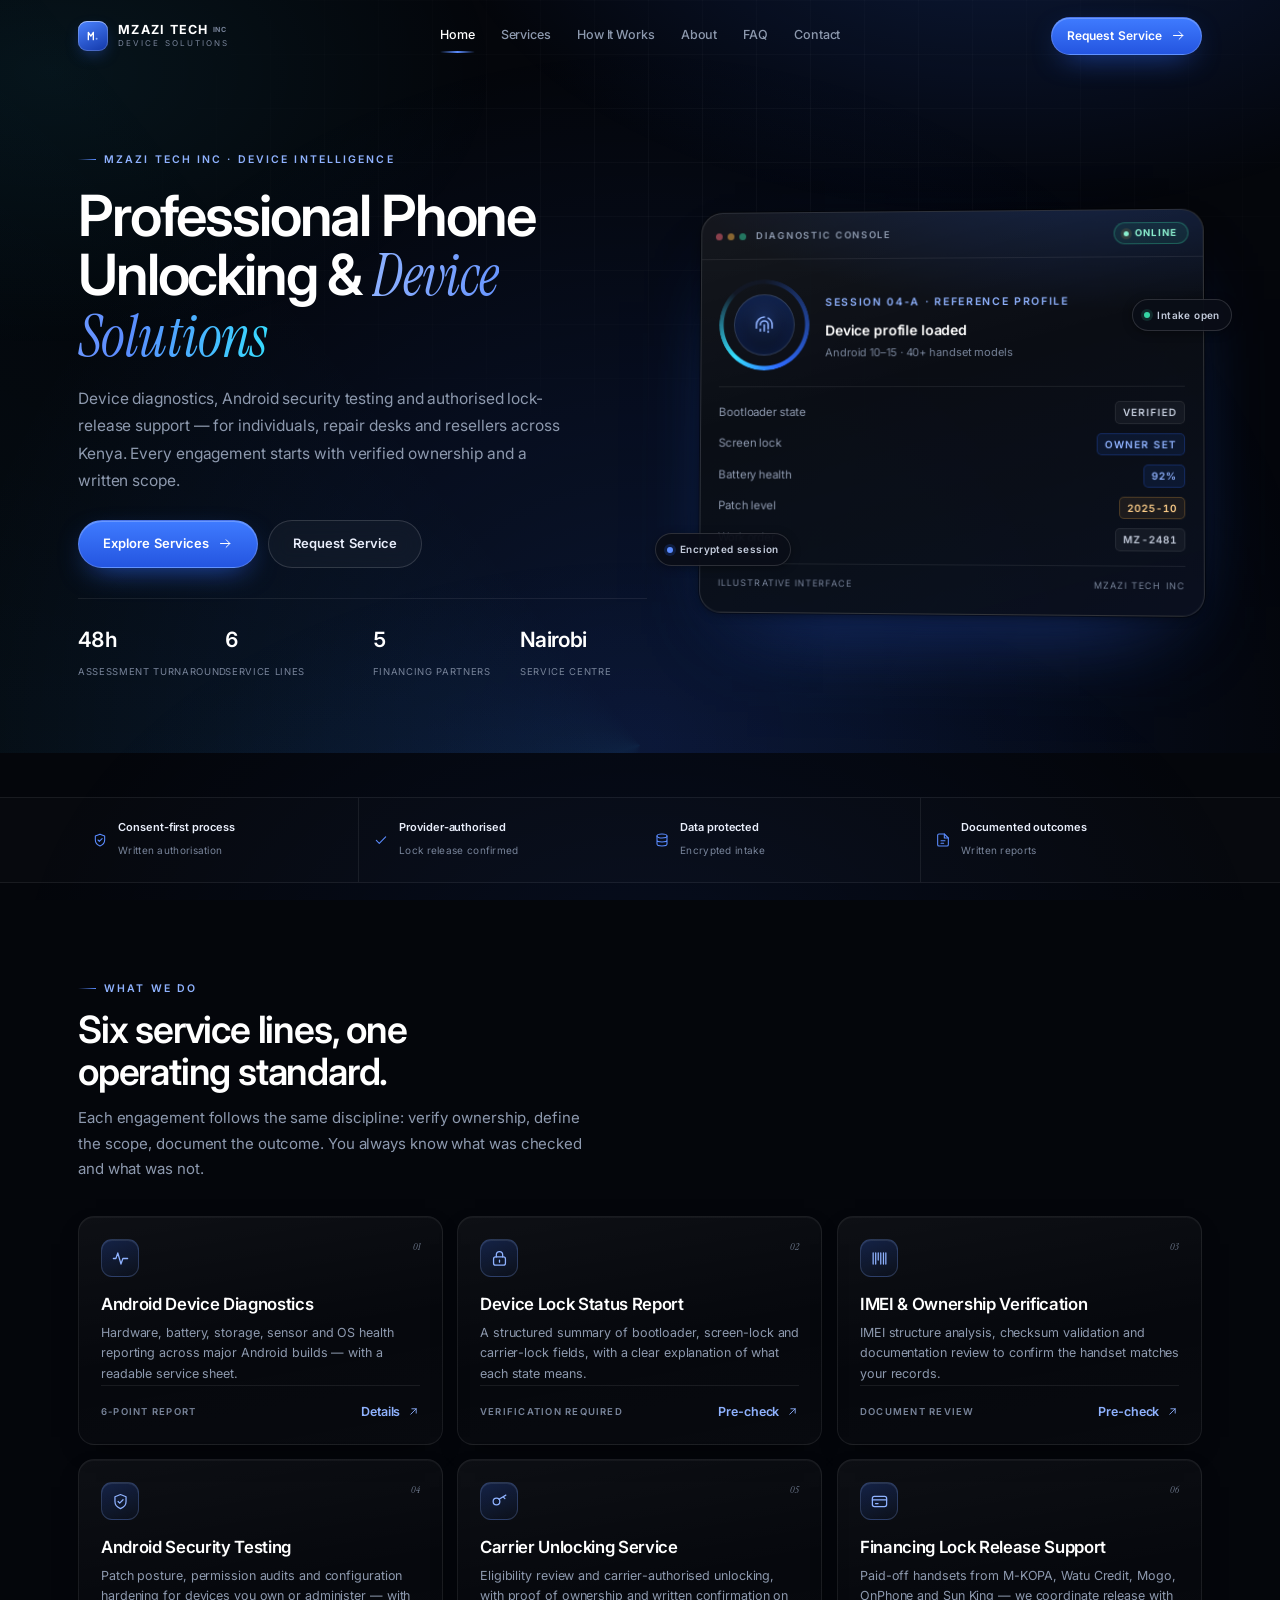
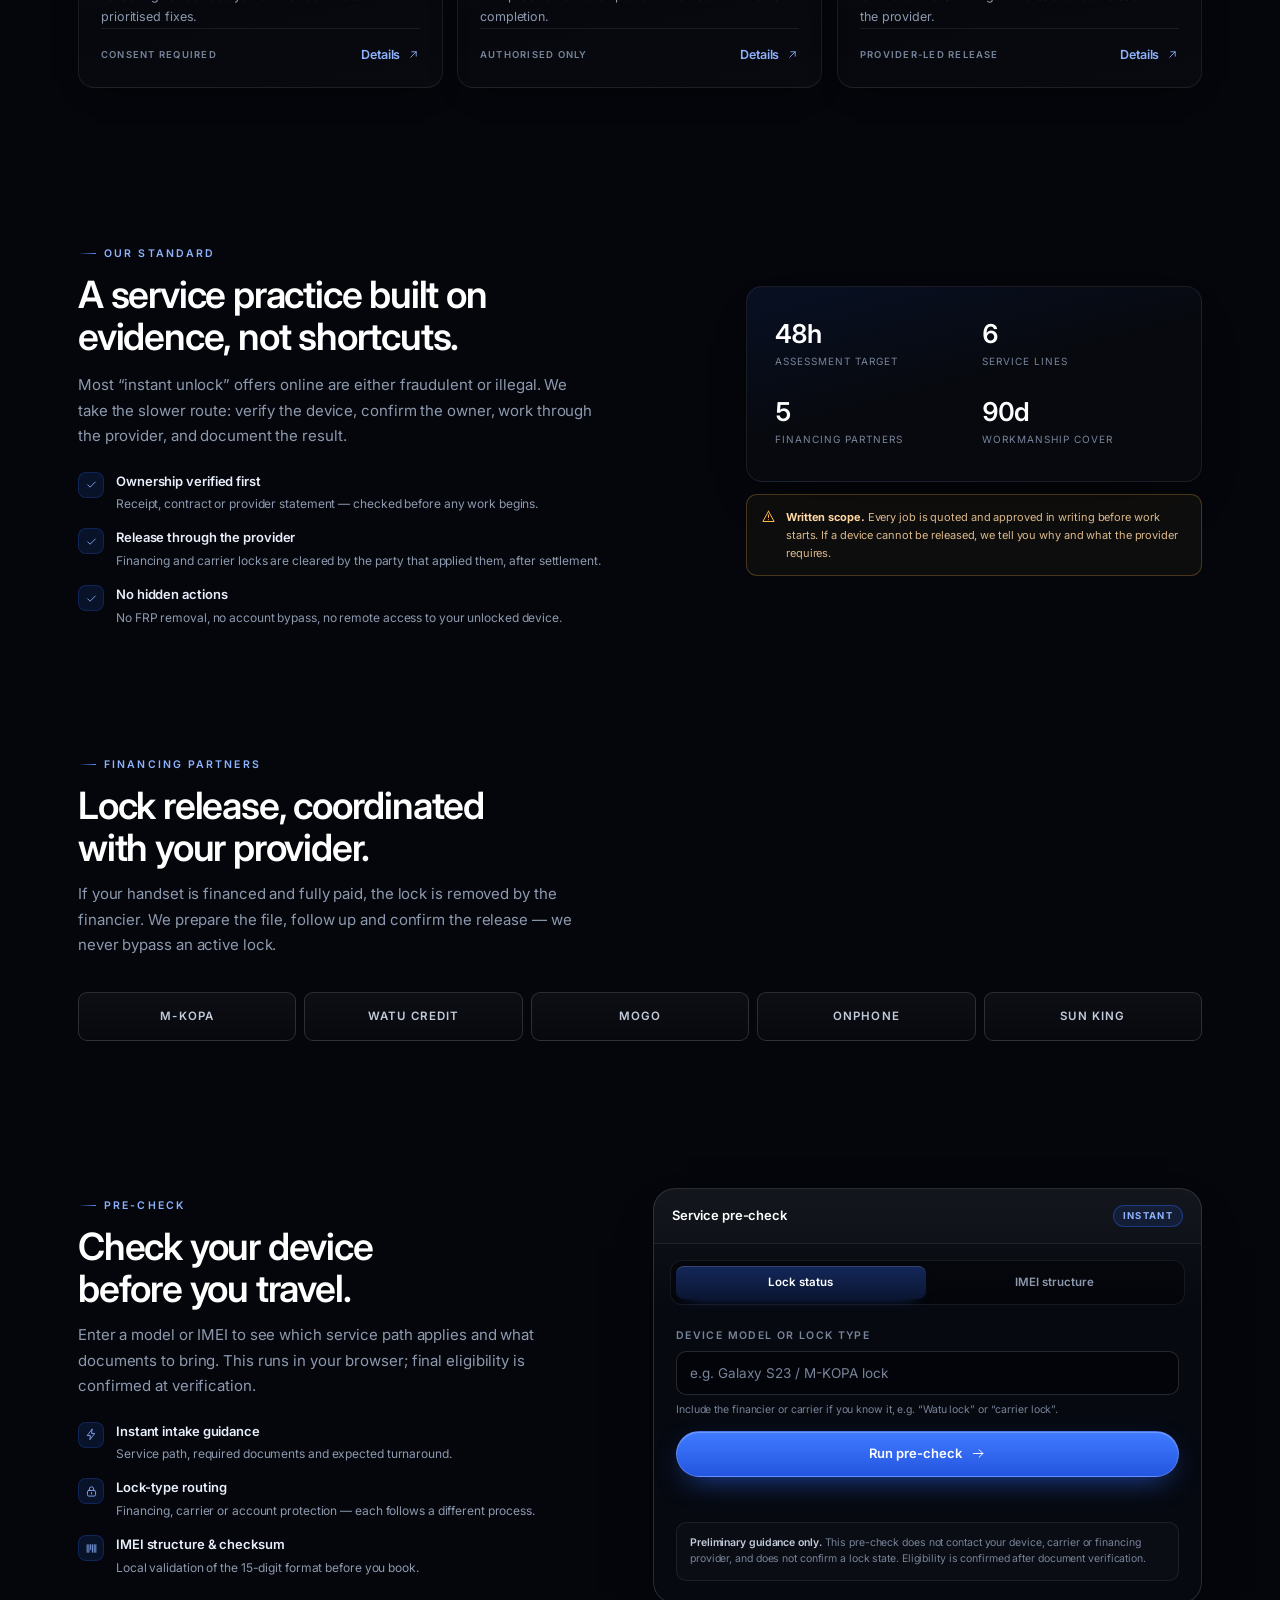
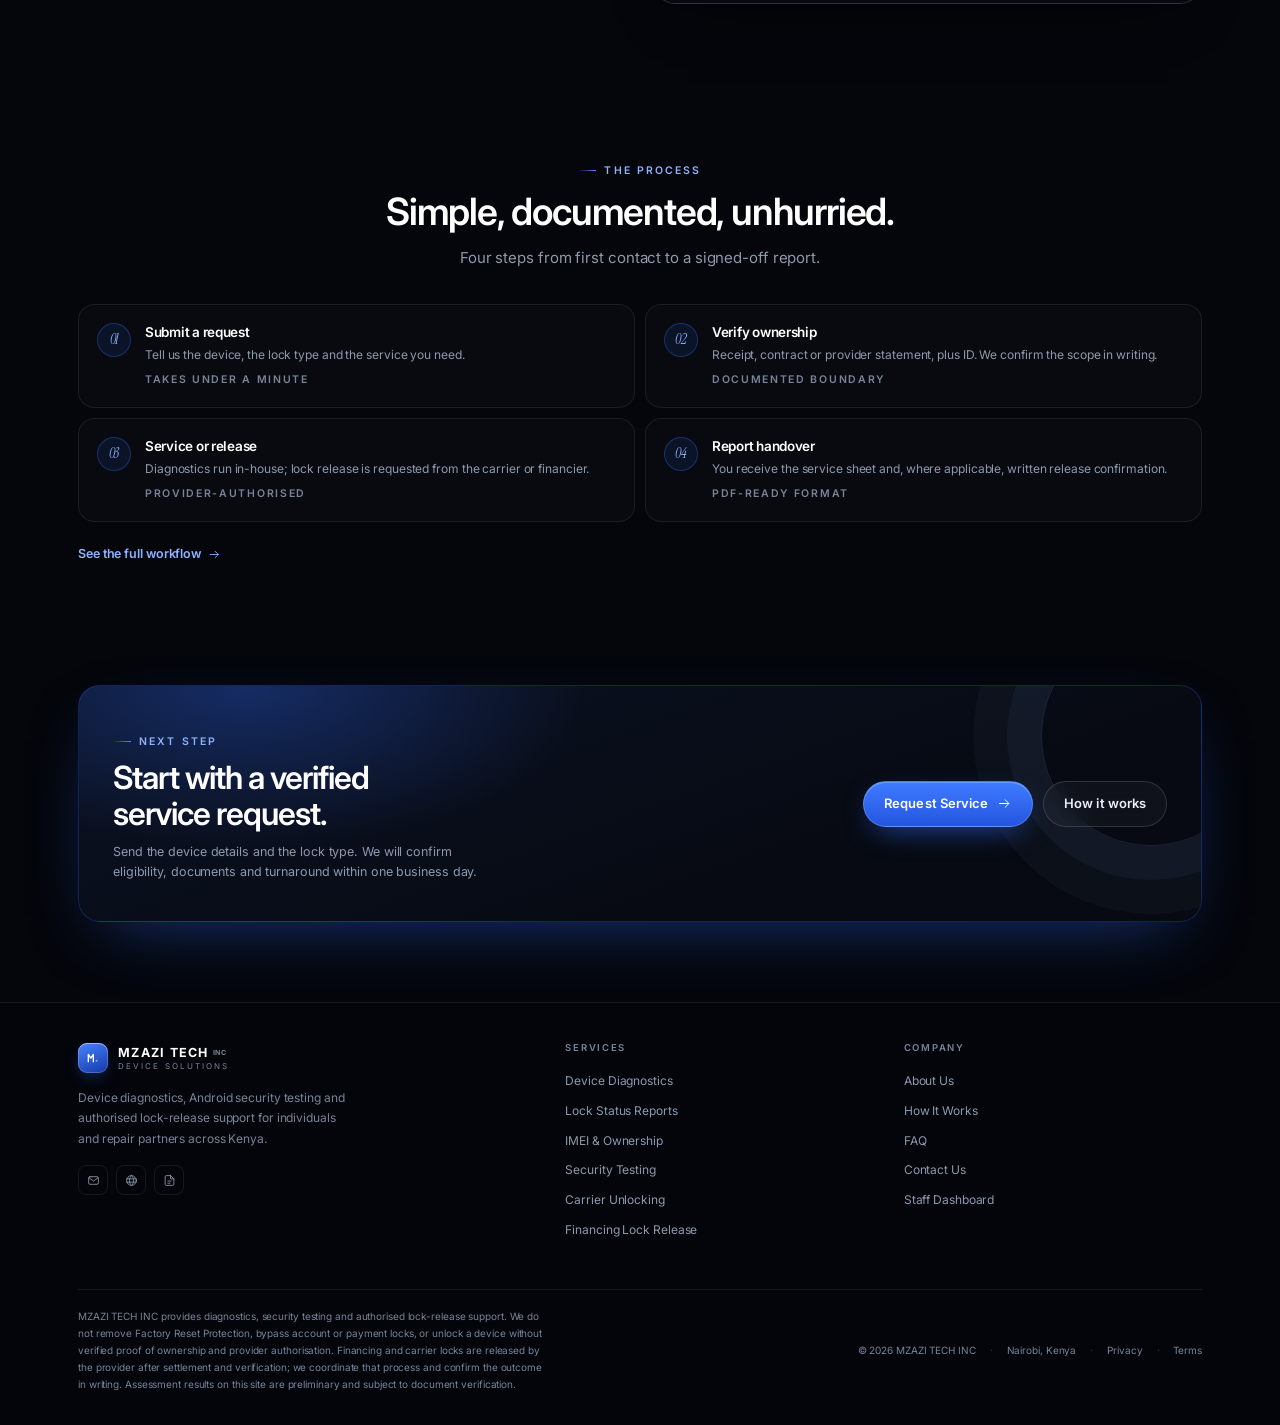
==== commit e169dd16: "Rebrand as commercial service site; add device type and financing provider intake" ====
--- a/index.html
+++ b/index.html
@@ -4,13 +4,13 @@
 <meta charset="utf-8">
 <meta name="viewport" content="width=device-width, initial-scale=1, viewport-fit=cover">
 <title>MZAZI TECH UNLOCKING CENTER — Professional Phone Unlocking & Device Solutions</title>
-<meta name="description" content="MZAZI TECH INC — a demonstration laboratory for Android device diagnostics, lock-status simulations, IMEI report demos and security testing workflows. Every result is simulated.">
+<meta name="description" content="MZAZI TECH INC — Android diagnostics, lock-status reporting, IMEI verification, security testing and authorised lock release in Nairobi, Kenya.">
 <meta name="theme-color" content="#04060b">
+<meta name="color-scheme" content="dark">
 <meta property="og:type" content="website">
 <meta property="og:site_name" content="MZAZI TECH INC">
 <meta property="og:title" content="MZAZI TECH UNLOCKING CENTER — Professional Phone Unlocking & Device Solutions">
-<meta property="og:description" content="MZAZI TECH INC — a demonstration laboratory for Android device diagnostics, lock-status simulations, IMEI report demos and security testing workflows. Every result is simulated.">
-<meta name="color-scheme" content="dark">
+<meta property="og:description" content="MZAZI TECH INC — Android diagnostics, lock-status reporting, IMEI verification, security testing and authorised lock release in Nairobi, Kenya.">
 <link rel="icon" href="data:image/svg+xml,%3Csvg xmlns='http://www.w3.org/2000/svg' viewBox='0 0 24 24'%3E%3Crect width='24' height='24' rx='6' fill='%232f6bff'/%3E%3Cpath d='M6 17V7l3.6 5.4L13.2 7v10' stroke='white' stroke-width='2' fill='none' stroke-linecap='round' stroke-linejoin='round'/%3E%3C/svg%3E">
 <link rel="preconnect" href="https://fonts.googleapis.com">
 <link rel="preconnect" href="https://fonts.gstatic.com" crossorigin>
@@ -19,45 +19,37 @@
 <noscript><style>.reveal{opacity:1;transform:none}</style></noscript>
 </head>
 <body data-page="index.html">
-
 <header class="site-header" id="siteHeader">
   <div class="wrap nav">
-    <a class="brand" href="index.html" aria-label="MZAZI TECH home">
-      <span class="brand-mark" aria-hidden="true">
-        <svg viewBox="0 0 24 24" fill="none" xmlns="http://www.w3.org/2000/svg"><path d="M5 17.5V6.5l3.75 5.7L12.5 6.5v11" stroke="#fff" stroke-width="2" stroke-linecap="round" stroke-linejoin="round"/><circle cx="17.4" cy="16.1" r="1.5" fill="#8fb2ff"/></svg>
-      </span>
-      <span class="brand-text">
-        <span class="brand-name">MZAZI TECH<span class="brand-inc">INC</span></span>
-        <span class="brand-sub">Unlocking Center</span>
-      </span></a>
+    <a class="brand" href="index.html" aria-label="MZAZI TECH home"><span class="brand-mark" aria-hidden="true">
+<svg viewBox="0 0 24 24" fill="none" xmlns="http://www.w3.org/2000/svg"><path d="M5 17.5V6.5l3.75 5.7L12.5 6.5v11" stroke="#fff" stroke-width="2" stroke-linecap="round" stroke-linejoin="round"/><circle cx="17.4" cy="16.1" r="1.5" fill="#8fb2ff"/></svg>
+</span>
+<span class="brand-text"><span class="brand-name">MZAZI TECH<span class="brand-inc">INC</span></span><span class="brand-sub">Device Solutions</span></span></a>
     <nav class="nav-links" aria-label="Primary">
       <a class="nav-link is-active" href="index.html" aria-current="page">Home</a>
-      <a class="nav-link" href="services.html">Services</a>
-      <a class="nav-link" href="how-it-works.html">How It Works</a>
-      <a class="nav-link" href="about.html">About</a>
-      <a class="nav-link" href="faq.html">FAQ</a>
-      <a class="nav-link" href="contact.html">Contact</a>
+<a class="nav-link" href="services.html">Services</a>
+<a class="nav-link" href="how-it-works.html">How It Works</a>
+<a class="nav-link" href="about.html">About</a>
+<a class="nav-link" href="faq.html">FAQ</a>
+<a class="nav-link" href="contact.html">Contact</a>
     </nav>
-    <div class="nav-actions">
-      <a class="btn btn--primary btn--sm" href="contact.html">Request a Demo <svg viewBox="0 0 24 24" fill="none" stroke="currentColor" stroke-width="1.6" stroke-linecap="round" stroke-linejoin="round" aria-hidden="true"><path d="M4 12h15M13 6l6 6-6 6"/></svg></a>
-    </div>
+    <div class="nav-actions"><a class="btn btn--primary btn--sm" href="contact.html">Request Service <svg viewBox="0 0 24 24" fill="none" stroke="currentColor" stroke-width="1.6" stroke-linecap="round" stroke-linejoin="round" aria-hidden="true"><path d="M4 12h15M13 6l6 6-6 6"/></svg></a></div>
     <button class="nav-toggle" id="navToggle" aria-label="Open menu" aria-expanded="false" aria-controls="mobileMenu"><span></span></button>
   </div>
 </header>
-
 <div class="mobile-menu" id="mobileMenu">
   <a class="mobile-link is-active" href="index.html">Home<small>Current</small></a>
-  <a class="mobile-link" href="services.html">Services<small>→</small></a>
-  <a class="mobile-link" href="how-it-works.html">How It Works<small>→</small></a>
-  <a class="mobile-link" href="about.html">About<small>→</small></a>
-  <a class="mobile-link" href="faq.html">FAQ<small>→</small></a>
-  <a class="mobile-link" href="contact.html">Contact<small>→</small></a>
-  <a class="mobile-link" href="admin.html">Admin Dashboard<small>Demo</small></a>
+<a class="mobile-link" href="services.html">Services<small>→</small></a>
+<a class="mobile-link" href="how-it-works.html">How It Works<small>→</small></a>
+<a class="mobile-link" href="about.html">About<small>→</small></a>
+<a class="mobile-link" href="faq.html">FAQ<small>→</small></a>
+<a class="mobile-link" href="contact.html">Contact<small>→</small></a>
+  <a class="mobile-link" href="admin.html">Staff Dashboard<small>Staff</small></a>
   <div class="mobile-cta">
-    <a class="btn btn--primary btn--block" href="contact.html">Request a Demo</a>
+    <a class="btn btn--primary btn--block" href="contact.html">Request Service</a>
     <a class="btn btn--ghost btn--block" href="services.html">Explore Services</a>
   </div>
-  <p class="mobile-note">MZAZI TECH INC is a fictional brand. Every check, report and result on this site is simulated in the browser for demonstration purposes.</p>
+  <p class="mobile-note">MZAZI TECH INC · Nairobi, Kenya. Diagnostics, authorised unlocking and device-financing release support.</p>
 </div>
 <main>
 
@@ -68,56 +60,50 @@
       <span class="eyebrow">MZAZI TECH INC · Device Intelligence</span>
       <h1>Professional Phone Unlocking &amp; <span class="serif">Device Solutions</span></h1>
       <p class="hero-sub">
-        A controlled diagnostics environment for Android devices — health reporting, lock-state
-        demonstrations, IMEI report formats and security testing. Built around consent,
-        documentation and complete transparency.
+        Device diagnostics, Android security testing and authorised lock-release support — for individuals,
+        repair desks and resellers across Kenya. Every engagement starts with verified ownership and a written scope.
       </p>
       <div class="hero-actions">
         <a class="btn btn--primary" href="services.html">Explore Services <svg viewBox="0 0 24 24" fill="none" stroke="currentColor" stroke-width="1.6" stroke-linecap="round" stroke-linejoin="round" aria-hidden="true"><path d="M4 12h15M13 6l6 6-6 6"/></svg></a>
-        <a class="btn btn--ghost" href="contact.html">Request a Demo</a>
+        <a class="btn btn--ghost" href="contact.html">Request Service</a>
       </div>
       <div class="hero-meta">
-        <div><strong><span data-count="12480">12,480</span></strong><span>Simulated checks</span></div>
-        <div><strong>0</strong><span>Devices modified</span></div>
-        <div><strong>100%</strong><span>Browser-side demo</span></div>
-        <div><strong>24h</strong><span>Demo response</span></div>
+        <div><strong>48h</strong><span>Assessment turnaround</span></div>
+        <div><strong>6</strong><span>Service lines</span></div>
+        <div><strong>5</strong><span>Financing partners</span></div>
+        <div><strong>Nairobi</strong><span>Service centre</span></div>
       </div>
     </div>
 
     <div class="console-wrap reveal">
-      <div class="float-chip chip-a"><i></i>Demo mode active</div>
-      <div class="float-chip chip-b"><i></i>No device connected</div>
-      <div class="console" role="img" aria-label="Illustration of a simulated device diagnostic console showing demo values">
+      <div class="float-chip chip-a"><i></i>Intake open</div>
+      <div class="float-chip chip-b"><i></i>Encrypted session</div>
+      <div class="console" role="img" aria-label="Illustration of a device diagnostic console">
         <div class="console-bar">
           <span class="console-dots" aria-hidden="true"><i></i><i></i><i></i></span>
           <span class="console-title">Diagnostic console</span>
-          <span class="badge badge--demo" style="margin-left:auto"><span class="dot"></span>Demo</span>
+          <span class="badge badge--ok" style="margin-left:auto"><span class="dot"></span>Online</span>
         </div>
         <div class="console-body">
           <div class="scan">
             <div class="scan-visual" aria-hidden="true">
               <div class="scan-ring"></div>
-              <div class="scan-ring-core">
-                <div class="scan-core"><svg viewBox="0 0 24 24" fill="none" stroke="currentColor" stroke-width="1.6" stroke-linecap="round" stroke-linejoin="round" aria-hidden="true"><path d="M12 4a8 8 0 0 0-8 8v3.2M20 15.2V12a8 8 0 0 0-4-6.9"/><path d="M8 12a4 4 0 0 1 8 0v4M12 12v6.2M8 16.2v2M16 18.2v1.2"/></svg></div>
-              </div>
+              <div class="scan-ring-core"><div class="scan-core"><svg viewBox="0 0 24 24" fill="none" stroke="currentColor" stroke-width="1.6" stroke-linecap="round" stroke-linejoin="round" aria-hidden="true"><path d="M12 4a8 8 0 0 0-8 8v3.2M20 15.2V12a8 8 0 0 0-4-6.9"/><path d="M8 12a4 4 0 0 1 8 0v4M12 12v6.2M8 16.2v2M16 18.2v1.2"/></svg></div></div>
             </div>
             <div class="scan-meta">
-              <span class="micro">Session 04-A · Reference</span>
+              <span class="micro">Session 04-A · Reference profile</span>
               <strong>Device profile loaded</strong>
-              <p>Sample handset · Android 14 · Build reference only</p>
+              <p>Android 10–15 · 40+ handset models</p>
             </div>
           </div>
           <div class="readout">
-            <div class="readout-row"><span>Bootloader state</span><b>LOCKED</b></div>
-            <div class="readout-row"><span>Screen lock</span><b class="blue">PIN SET</b></div>
+            <div class="readout-row"><span>Bootloader state</span><b>VERIFIED</b></div>
+            <div class="readout-row"><span>Screen lock</span><b class="blue">OWNER SET</b></div>
             <div class="readout-row"><span>Battery health</span><b class="blue">92%</b></div>
-            <div class="readout-row"><span>Patch level</span><b class="amber">REFERENCE</b></div>
-            <div class="readout-row"><span>Unlock actions</span><b>NONE</b></div>
-          </div>
-          <div class="console-foot">
-            <span>Illustrative interface</span>
-            <span>Not a real device</span>
-          </div>
+            <div class="readout-row"><span>Patch level</span><b class="amber">2025-10</b></div>
+            <div class="readout-row"><span>Work order</span><b>MZ-2481</b></div>
+          </div>
+          <div class="console-foot"><span>Illustrative interface</span><span>MZAZI TECH INC</span></div>
         </div>
       </div>
     </div>
@@ -127,9 +113,9 @@
 <section class="trust-strip">
   <div class="wrap trust-grid">
     <div class="trust-item"><svg viewBox="0 0 24 24" fill="none" stroke="currentColor" stroke-width="1.6" stroke-linecap="round" stroke-linejoin="round" aria-hidden="true"><path d="M12 3.2 19 6v6c0 4.2-2.9 7.4-7 9-4.1-1.6-7-4.8-7-9V6l7-2.8Z"/><path d="m9 12 2 2 4.2-4.2"/></svg><div><strong>Consent-first process</strong><span>Written authorisation</span></div></div>
-    <div class="trust-item"><svg viewBox="0 0 24 24" fill="none" stroke="currentColor" stroke-width="1.6" stroke-linecap="round" stroke-linejoin="round" aria-hidden="true"><rect x="6" y="6" width="12" height="12" rx="2.2"/><rect x="9.6" y="9.6" width="4.8" height="4.8" rx="1"/><path d="M9 3v3M15 3v3M9 18v3M15 18v3M3 9h3M3 15h3M18 9h3M18 15h3"/></svg><div><strong>Simulation only</strong><span>Marked DEMO</span></div></div>
-    <div class="trust-item"><svg viewBox="0 0 24 24" fill="none" stroke="currentColor" stroke-width="1.6" stroke-linecap="round" stroke-linejoin="round" aria-hidden="true"><ellipse cx="12" cy="6" rx="7.5" ry="3"/><path d="M4.5 6v6c0 1.7 3.4 3 7.5 3s7.5-1.3 7.5-3V6M4.5 12v6c0 1.7 3.4 3 7.5 3s7.5-1.3 7.5-3v-6"/></svg><div><strong>Data stays local</strong><span>No server or upload</span></div></div>
-    <div class="trust-item"><svg viewBox="0 0 24 24" fill="none" stroke="currentColor" stroke-width="1.6" stroke-linecap="round" stroke-linejoin="round" aria-hidden="true"><path d="M14 3H6a2 2 0 0 0-2 2v14a2 2 0 0 0 2 2h12a2 2 0 0 0 2-2V9l-6-6Z"/><path d="M14 3v6h6M9 13h6M9 17h4"/></svg><div><strong>Documented outcomes</strong><span>Readable reports</span></div></div>
+    <div class="trust-item"><svg viewBox="0 0 24 24" fill="none" stroke="currentColor" stroke-width="1.6" stroke-linecap="round" stroke-linejoin="round" aria-hidden="true"><path d="m5 12.6 4.4 4.4L19 7.4"/></svg><div><strong>Provider-authorised</strong><span>Lock release confirmed</span></div></div>
+    <div class="trust-item"><svg viewBox="0 0 24 24" fill="none" stroke="currentColor" stroke-width="1.6" stroke-linecap="round" stroke-linejoin="round" aria-hidden="true"><ellipse cx="12" cy="6" rx="7.5" ry="3"/><path d="M4.5 6v6c0 1.7 3.4 3 7.5 3s7.5-1.3 7.5-3V6M4.5 12v6c0 1.7 3.4 3 7.5 3s7.5-1.3 7.5-3v-6"/></svg><div><strong>Data protected</strong><span>Encrypted intake</span></div></div>
+    <div class="trust-item"><svg viewBox="0 0 24 24" fill="none" stroke="currentColor" stroke-width="1.6" stroke-linecap="round" stroke-linejoin="round" aria-hidden="true"><path d="M14 3H6a2 2 0 0 0-2 2v14a2 2 0 0 0 2 2h12a2 2 0 0 0 2-2V9l-6-6Z"/><path d="M14 3v6h6M9 13h6M9 17h4"/></svg><div><strong>Documented outcomes</strong><span>Written reports</span></div></div>
   </div>
 </section>
 
@@ -137,51 +123,51 @@
   <div class="wrap">
     <div class="section-head reveal">
       <span class="eyebrow">What we do</span>
-      <h2>Six service modules, one disciplined standard.</h2>
-      <p class="lede">Each module is designed for demonstration and education. You see exactly what a professional diagnostics engagement looks like — and where the ethical and legal boundaries sit.</p>
+      <h2>Six service lines, one operating standard.</h2>
+      <p class="lede">Each engagement follows the same discipline: verify ownership, define the scope, document the outcome. You always know what was checked and what was not.</p>
     </div>
 
     <div class="grid grid--3">
       <article class="card card--service reveal">
         <div class="card-top"><div class="card-ico"><svg viewBox="0 0 24 24" fill="none" stroke="currentColor" stroke-width="1.6" stroke-linecap="round" stroke-linejoin="round" aria-hidden="true"><path d="M3 12h3.2l2.4-7 4 14 2.4-7H21"/></svg></div><span class="card-num">01</span></div>
         <h3>Android Device Diagnostics</h3>
-        <p>Structured health reporting across performance, battery, storage, sensors and OS patch posture — presented as a readable diagnostic sheet.</p>
+        <p>Hardware, battery, storage, sensor and OS health reporting across major Android builds — with a readable service sheet.</p>
         <div class="card-meta"><span class="card-tag">6-point report</span><a class="link-arrow" href="services.html#diagnostics">Details <svg viewBox="0 0 24 24" fill="none" stroke="currentColor" stroke-width="1.6" stroke-linecap="round" stroke-linejoin="round" aria-hidden="true"><path d="M7 17 17 7M9 7h8v8"/></svg></a></div>
       </article>
 
       <article class="card card--service reveal">
         <div class="card-top"><div class="card-ico"><svg viewBox="0 0 24 24" fill="none" stroke="currentColor" stroke-width="1.6" stroke-linecap="round" stroke-linejoin="round" aria-hidden="true"><rect x="4.5" y="10" width="15" height="10.5" rx="2.6"/><path d="M8 10V7.4a4 4 0 0 1 8 0V10"/><path d="M12 14v2.6"/></svg></div><span class="card-num">02</span></div>
-        <h3>Device Lock Status Checker</h3>
-        <p>A simulation that shows how a lock-state summary is structured: bootloader, screen lock, carrier profile and reset protection fields.</p>
-        <div class="card-meta"><span class="badge badge--demo">Demo</span><a class="link-arrow" href="#checker">Try it <svg viewBox="0 0 24 24" fill="none" stroke="currentColor" stroke-width="1.6" stroke-linecap="round" stroke-linejoin="round" aria-hidden="true"><path d="M7 17 17 7M9 7h8v8"/></svg></a></div>
+        <h3>Device Lock Status Report</h3>
+        <p>A structured summary of bootloader, screen-lock and carrier-lock fields, with a clear explanation of what each state means.</p>
+        <div class="card-meta"><span class="card-tag">Verification required</span><a class="link-arrow" href="#precheck">Pre-check <svg viewBox="0 0 24 24" fill="none" stroke="currentColor" stroke-width="1.6" stroke-linecap="round" stroke-linejoin="round" aria-hidden="true"><path d="M7 17 17 7M9 7h8v8"/></svg></a></div>
       </article>
 
       <article class="card card--service reveal">
         <div class="card-top"><div class="card-ico"><svg viewBox="0 0 24 24" fill="none" stroke="currentColor" stroke-width="1.6" stroke-linecap="round" stroke-linejoin="round" aria-hidden="true"><path d="M4 5v14M7.2 5v14M10.4 5v9M13.6 5v14M17 5v14M20 5v14"/></svg></div><span class="card-num">03</span></div>
-        <h3>IMEI Information Checker</h3>
-        <p>Explains TAC structure, serial segments and checksum validation, using locally computed sample data for any 15-digit input.</p>
-        <div class="card-meta"><span class="badge badge--demo">Demo</span><a class="link-arrow" href="#checker">Try it <svg viewBox="0 0 24 24" fill="none" stroke="currentColor" stroke-width="1.6" stroke-linecap="round" stroke-linejoin="round" aria-hidden="true"><path d="M7 17 17 7M9 7h8v8"/></svg></a></div>
+        <h3>IMEI &amp; Ownership Verification</h3>
+        <p>IMEI structure analysis, checksum validation and documentation review to confirm the handset matches your records.</p>
+        <div class="card-meta"><span class="card-tag">Document review</span><a class="link-arrow" href="#precheck">Pre-check <svg viewBox="0 0 24 24" fill="none" stroke="currentColor" stroke-width="1.6" stroke-linecap="round" stroke-linejoin="round" aria-hidden="true"><path d="M7 17 17 7M9 7h8v8"/></svg></a></div>
       </article>
 
       <article class="card card--service reveal">
         <div class="card-top"><div class="card-ico"><svg viewBox="0 0 24 24" fill="none" stroke="currentColor" stroke-width="1.6" stroke-linecap="round" stroke-linejoin="round" aria-hidden="true"><path d="M12 3.2 19 6v6c0 4.2-2.9 7.4-7 9-4.1-1.6-7-4.8-7-9V6l7-2.8Z"/><path d="m9 12 2 2 4.2-4.2"/></svg></div><span class="card-num">04</span></div>
         <h3>Android Security Testing</h3>
-        <p>Patch-level review, permission auditing and configuration hardening checks inside a controlled lab profile — with findings you can act on.</p>
-        <div class="card-meta"><span class="card-tag">Lab profile</span><a class="link-arrow" href="services.html#security">Details <svg viewBox="0 0 24 24" fill="none" stroke="currentColor" stroke-width="1.6" stroke-linecap="round" stroke-linejoin="round" aria-hidden="true"><path d="M7 17 17 7M9 7h8v8"/></svg></a></div>
+        <p>Patch posture, permission audits and configuration hardening for devices you own or administer — with prioritised fixes.</p>
+        <div class="card-meta"><span class="card-tag">Consent required</span><a class="link-arrow" href="services.html#security">Details <svg viewBox="0 0 24 24" fill="none" stroke="currentColor" stroke-width="1.6" stroke-linecap="round" stroke-linejoin="round" aria-hidden="true"><path d="M7 17 17 7M9 7h8v8"/></svg></a></div>
       </article>
 
       <article class="card card--service reveal">
         <div class="card-top"><div class="card-ico"><svg viewBox="0 0 24 24" fill="none" stroke="currentColor" stroke-width="1.6" stroke-linecap="round" stroke-linejoin="round" aria-hidden="true"><circle cx="8.2" cy="12" r="4.2"/><path d="M11.4 9.2 20 4M16.8 6.4l2 2"/></svg></div><span class="card-num">05</span></div>
-        <h3>Phone Unlocking Demonstrations</h3>
-        <p>Walk through how legitimate, carrier-authorised unlocking works — eligibility, proof of ownership, process and confirmation.</p>
-        <div class="card-meta"><span class="card-tag">Education</span><a class="link-arrow" href="services.html#unlocking">Details <svg viewBox="0 0 24 24" fill="none" stroke="currentColor" stroke-width="1.6" stroke-linecap="round" stroke-linejoin="round" aria-hidden="true"><path d="M7 17 17 7M9 7h8v8"/></svg></a></div>
+        <h3>Carrier Unlocking Service</h3>
+        <p>Eligibility review and carrier-authorised unlocking, with proof of ownership and written confirmation on completion.</p>
+        <div class="card-meta"><span class="card-tag">Authorised only</span><a class="link-arrow" href="services.html#unlocking">Details <svg viewBox="0 0 24 24" fill="none" stroke="currentColor" stroke-width="1.6" stroke-linecap="round" stroke-linejoin="round" aria-hidden="true"><path d="M7 17 17 7M9 7h8v8"/></svg></a></div>
       </article>
 
       <article class="card card--service reveal">
         <div class="card-top"><div class="card-ico"><svg viewBox="0 0 24 24" fill="none" stroke="currentColor" stroke-width="1.6" stroke-linecap="round" stroke-linejoin="round" aria-hidden="true"><rect x="3" y="5.5" width="18" height="13" rx="2.6"/><path d="M3 10h18M7 14.6h3.2"/></svg></div><span class="card-num">06</span></div>
-        <h3>Payment Lock Simulation</h3>
-        <p>A billing-lock scenario built on demo accounts, showing how device financing locks are resolved through the provider — never around them.</p>
-        <div class="card-meta"><span class="badge badge--demo">Simulation</span><a class="link-arrow" href="services.html#payment-lock">Details <svg viewBox="0 0 24 24" fill="none" stroke="currentColor" stroke-width="1.6" stroke-linecap="round" stroke-linejoin="round" aria-hidden="true"><path d="M7 17 17 7M9 7h8v8"/></svg></a></div>
+        <h3>Financing Lock Release Support</h3>
+        <p>Paid-off handsets from M-KOPA, Watu Credit, Mogo, OnPhone and Sun King — we coordinate release with the provider.</p>
+        <div class="card-meta"><span class="card-tag">Provider-led release</span><a class="link-arrow" href="services.html#financing">Details <svg viewBox="0 0 24 24" fill="none" stroke="currentColor" stroke-width="1.6" stroke-linecap="round" stroke-linejoin="round" aria-hidden="true"><path d="M7 17 17 7M9 7h8v8"/></svg></a></div>
       </article>
     </div>
   </div>
@@ -191,57 +177,70 @@
   <div class="wrap split">
     <div class="reveal">
       <span class="eyebrow">Our standard</span>
-      <h2 style="margin-top:12px">A diagnostics practice built on evidence, not shortcuts.</h2>
-      <p class="lede" style="margin-top:14px">MZAZI TECH INC operates as a demonstration studio. We model the parts of device servicing that are legitimate, documented and repeatable — and we are explicit about the parts that are not.</p>
+      <h2 style="margin-top:12px">A service practice built on evidence, not shortcuts.</h2>
+      <p class="lede" style="margin-top:14px">Most “instant unlock” offers online are either fraudulent or illegal. We take the slower route: verify the device, confirm the owner, work through the provider, and document the result.</p>
       <div class="feature-list">
         <div class="feature-item">
           <span class="feature-ico"><svg viewBox="0 0 24 24" fill="none" stroke="currentColor" stroke-width="1.6" stroke-linecap="round" stroke-linejoin="round" aria-hidden="true"><path d="m5 12.6 4.4 4.4L19 7.4"/></svg></span>
-          <div><strong>Every result is labelled</strong><p>Simulated output carries a DEMO marker, a reference ID and a plain-language explanation of how it was produced.</p></div>
+          <div><strong>Ownership verified first</strong><p>Receipt, contract or provider statement — checked before any work begins.</p></div>
         </div>
         <div class="feature-item">
           <span class="feature-ico"><svg viewBox="0 0 24 24" fill="none" stroke="currentColor" stroke-width="1.6" stroke-linecap="round" stroke-linejoin="round" aria-hidden="true"><path d="m5 12.6 4.4 4.4L19 7.4"/></svg></span>
-          <div><strong>No hidden actions</strong><p>Nothing is sent to a device, a carrier or a database. The checker runs entirely in your browser.</p></div>
+          <div><strong>Release through the provider</strong><p>Financing and carrier locks are cleared by the party that applied them, after settlement.</p></div>
         </div>
         <div class="feature-item">
           <span class="feature-ico"><svg viewBox="0 0 24 24" fill="none" stroke="currentColor" stroke-width="1.6" stroke-linecap="round" stroke-linejoin="round" aria-hidden="true"><path d="m5 12.6 4.4 4.4L19 7.4"/></svg></span>
-          <div><strong>Clear boundaries</strong><p>We do not perform FRP removal, account bypasses, payment circumvention or unlocking without proof of ownership.</p></div>
+          <div><strong>No hidden actions</strong><p>No FRP removal, no account bypass, no remote access to your unlocked device.</p></div>
         </div>
       </div>
     </div>
     <div class="reveal">
       <div class="stat-panel">
-        <div class="stat"><b><span data-count="12">12</span>k+</b><span>Demo checks run</span></div>
-        <div class="stat"><b><span data-count="6">6</span></b><span>Service modules</span></div>
-        <div class="stat"><b>0</b><span>Devices touched</span></div>
-        <div class="stat"><b><span data-count="24">24</span>h</b><span>Response target</span></div>
+        <div class="stat"><b>48h</b><span>Assessment target</span></div>
+        <div class="stat"><b>6</b><span>Service lines</span></div>
+        <div class="stat"><b>5</b><span>Financing partners</span></div>
+        <div class="stat"><b>90d</b><span>Workmanship cover</span></div>
       </div>
       <div class="notice" style="margin-top:12px">
         <svg viewBox="0 0 24 24" fill="none" stroke="currentColor" stroke-width="1.6" stroke-linecap="round" stroke-linejoin="round" aria-hidden="true"><path d="M12 3.6 21 20H3L12 3.6Z"/><path d="M12 9.6v4M12 17h.01"/></svg>
-        <div><strong>Demonstration project.</strong> MZAZI TECH INC is a fictional brand. Metrics on this page describe this demo build, not a real commercial operation.</div>
-      </div>
-    </div>
-  </div>
-</section>
-
-<section class="section" id="checker">
+        <div><strong>Written scope.</strong> Every job is quoted and approved in writing before work starts. If a device cannot be released, we tell you why and what the provider requires.</div>
+      </div>
+    </div>
+  </div>
+</section>
+
+<section class="section section--tight">
+  <div class="wrap">
+    <div class="section-head reveal">
+      <span class="eyebrow">Financing partners</span>
+      <h2>Lock release, coordinated with your provider.</h2>
+      <p class="lede">If your handset is financed and fully paid, the lock is removed by the financier. We prepare the file, follow up and confirm the release — we never bypass an active lock.</p>
+    </div>
+    <div class="partner-row reveal">
+      <span class="partner">M-KOPA</span><span class="partner">Watu Credit</span><span class="partner">Mogo</span><span class="partner">OnPhone</span><span class="partner">Sun King</span>
+    </div>
+  </div>
+</section>
+
+<section class="section" id="precheck">
   <div class="wrap">
     <div class="grid grid--2" style="align-items:start;gap:26px">
       <div class="reveal">
-        <span class="eyebrow">Interactive demo</span>
-        <h2 style="margin-top:12px">Try a simulated device check.</h2>
-        <p class="lede" style="margin-top:12px">Pick a module, enter any identifier and watch the workflow run. The report is generated locally — no device is contacted and no database is queried.</p>
+        <span class="eyebrow">Pre-check</span>
+        <h2 style="margin-top:12px">Check your device before you travel.</h2>
+        <p class="lede" style="margin-top:12px">Enter a model or IMEI to see which service path applies and what documents to bring. This runs in your browser; final eligibility is confirmed at verification.</p>
         <div class="feature-list" style="margin-top:22px">
           <div class="feature-item">
             <span class="feature-ico"><svg viewBox="0 0 24 24" fill="none" stroke="currentColor" stroke-width="1.6" stroke-linecap="round" stroke-linejoin="round" aria-hidden="true"><path d="M13 2.4 4 14h6l-1 7.6L18 10h-6l1-7.6Z"/></svg></span>
-            <div><strong>Animated processing</strong><p>A step-by-step trace shows what a real diagnostic session would log.</p></div>
+            <div><strong>Instant intake guidance</strong><p>Service path, required documents and expected turnaround.</p></div>
           </div>
           <div class="feature-item">
             <span class="feature-ico"><svg viewBox="0 0 24 24" fill="none" stroke="currentColor" stroke-width="1.6" stroke-linecap="round" stroke-linejoin="round" aria-hidden="true"><rect x="4.5" y="10" width="15" height="10.5" rx="2.6"/><path d="M8 10V7.4a4 4 0 0 1 8 0V10"/><path d="M12 14v2.6"/></svg></span>
-            <div><strong>Lock-state report format</strong><p>See which fields matter and how they are interpreted.</p></div>
+            <div><strong>Lock-type routing</strong><p>Financing, carrier or account protection — each follows a different process.</p></div>
           </div>
           <div class="feature-item">
             <span class="feature-ico"><svg viewBox="0 0 24 24" fill="none" stroke="currentColor" stroke-width="1.6" stroke-linecap="round" stroke-linejoin="round" aria-hidden="true"><path d="M4 5v14M7.2 5v14M10.4 5v9M13.6 5v14M17 5v14M20 5v14"/></svg></span>
-            <div><strong>IMEI structure &amp; checksum</strong><p>Local Luhn calculation with a clear explanation of its limits.</p></div>
+            <div><strong>IMEI structure &amp; checksum</strong><p>Local validation of the 15-digit format before you book.</p></div>
           </div>
         </div>
       </div>
@@ -249,26 +248,26 @@
       <div class="reveal">
         <div class="lab" id="lab">
           <div class="lab-head">
-            <h3>Demo Device Checker</h3>
-            <span class="badge badge--demo"><span class="dot"></span>Simulation</span>
-          </div>
-          <div class="lab-tabs" role="tablist" aria-label="Checker module">
+            <h3>Service pre-check</h3>
+            <span class="badge badge--blue">Instant</span>
+          </div>
+          <div class="lab-tabs" role="tablist" aria-label="Pre-check type">
             <button class="lab-tab is-active" type="button" role="tab" aria-selected="true" data-tab="lock">Lock status</button>
-            <button class="lab-tab" type="button" role="tab" aria-selected="false" data-tab="imei">IMEI information</button>
+            <button class="lab-tab" type="button" role="tab" aria-selected="false" data-tab="imei">IMEI structure</button>
           </div>
           <div class="lab-body">
             <div class="field">
-              <label for="labInput" id="labLabel">Device identifier or model</label>
-              <input class="input" id="labInput" type="text" autocomplete="off" spellcheck="false" placeholder="e.g. Pixel 7a / SN-88213-AA">
-              <p class="hint" id="labHint">Try any model name or serial, e.g. “Galaxy S23” or “SN-88213-AA”.</p>
+              <label for="labInput" id="labLabel">Device model or lock type</label>
+              <input class="input" id="labInput" type="text" autocomplete="off" spellcheck="false" placeholder="e.g. Galaxy S23 / M-KOPA lock">
+              <p class="hint" id="labHint">Include the financier or carrier if you know it, e.g. “Watu lock” or “carrier lock”.</p>
             </div>
             <div style="margin-top:12px;display:flex;gap:8px">
-              <button class="btn btn--primary btn--block" type="button" id="labRun">Run demo check <svg viewBox="0 0 24 24" fill="none" stroke="currentColor" stroke-width="1.6" stroke-linecap="round" stroke-linejoin="round" aria-hidden="true"><path d="M4 12h15M13 6l6 6-6 6"/></svg></button>
+              <button class="btn btn--primary btn--block" type="button" id="labRun">Run pre-check <svg viewBox="0 0 24 24" fill="none" stroke="currentColor" stroke-width="1.6" stroke-linecap="round" stroke-linejoin="round" aria-hidden="true"><path d="M4 12h15M13 6l6 6-6 6"/></svg></button>
             </div>
             <div class="progress" id="labProgress" aria-hidden="true"><i></i></div>
             <div class="log" id="labLog" aria-live="polite"></div>
             <div class="result" id="labResult" aria-live="polite"></div>
-            <p class="lab-disclaimer"><strong>Simulation only.</strong> Output is fabricated in your browser for interface demonstration. It is not a device record, ownership proof, blacklist result or verification of any kind.</p>
+            <p class="lab-disclaimer"><strong>Preliminary guidance only.</strong> This pre-check does not contact your device, carrier or financing provider, and does not confirm a lock state. Eligibility is confirmed after document verification.</p>
           </div>
         </div>
       </div>
@@ -281,13 +280,13 @@
     <div class="section-head section-head--center reveal">
       <span class="eyebrow">The process</span>
       <h2>Simple, documented, unhurried.</h2>
-      <p class="lede">Four steps from first contact to a signed-off demonstration report.</p>
+      <p class="lede">Four steps from first contact to a signed-off report.</p>
     </div>
     <div class="steps">
-      <div class="step reveal"><span class="step-num">01</span><div><h3>Submit a demo request</h3><p>Tell us the device and the module you want to see. No account needed.</p><span class="micro">Takes under a minute</span></div></div>
-      <div class="step reveal"><span class="step-num">02</span><div><h3>Scope &amp; consent</h3><p>We confirm the demonstration scope and record authorisation in writing.</p><span class="micro">Documented boundary</span></div></div>
-      <div class="step reveal"><span class="step-num">03</span><div><h3>Guided walkthrough</h3><p>A 20–30 minute session covering diagnostics, outputs and interpretation.</p><span class="micro">Screen-shared or in person</span></div></div>
-      <div class="step reveal"><span class="step-num">04</span><div><h3>Report handover</h3><p>You receive the sample report pack, clearly marked as demonstration data.</p><span class="micro">PDF-ready format</span></div></div>
+      <div class="step reveal"><span class="step-num">01</span><div><h3>Submit a request</h3><p>Tell us the device, the lock type and the service you need.</p><span class="micro">Takes under a minute</span></div></div>
+      <div class="step reveal"><span class="step-num">02</span><div><h3>Verify ownership</h3><p>Receipt, contract or provider statement, plus ID. We confirm the scope in writing.</p><span class="micro">Documented boundary</span></div></div>
+      <div class="step reveal"><span class="step-num">03</span><div><h3>Service or release</h3><p>Diagnostics run in-house; lock release is requested from the carrier or financier.</p><span class="micro">Provider-authorised</span></div></div>
+      <div class="step reveal"><span class="step-num">04</span><div><h3>Report handover</h3><p>You receive the service sheet and, where applicable, written release confirmation.</p><span class="micro">PDF-ready format</span></div></div>
     </div>
     <div style="margin-top:18px" class="reveal"><a class="link-arrow" href="how-it-works.html">See the full workflow <svg viewBox="0 0 24 24" fill="none" stroke="currentColor" stroke-width="1.6" stroke-linecap="round" stroke-linejoin="round" aria-hidden="true"><path d="M4 12h15M13 6l6 6-6 6"/></svg></a></div>
   </div>
@@ -298,11 +297,11 @@
     <div class="cta-band reveal">
       <div>
         <span class="eyebrow">Next step</span>
-        <h2 style="margin-top:10px">See the workflow before you commit to anything.</h2>
-        <p>Book a 20-minute demonstration. We will show the interface, the report format and the limits of what a legitimate service can do.</p>
+        <h2 style="margin-top:10px">Start with a verified service request.</h2>
+        <p>Send the device details and the lock type. We will confirm eligibility, documents and turnaround within one business day.</p>
       </div>
       <div class="cta-actions">
-        <a class="btn btn--primary" href="contact.html">Request a Demo <svg viewBox="0 0 24 24" fill="none" stroke="currentColor" stroke-width="1.6" stroke-linecap="round" stroke-linejoin="round" aria-hidden="true"><path d="M4 12h15M13 6l6 6-6 6"/></svg></a>
+        <a class="btn btn--primary" href="contact.html">Request Service <svg viewBox="0 0 24 24" fill="none" stroke="currentColor" stroke-width="1.6" stroke-linecap="round" stroke-linejoin="round" aria-hidden="true"><path d="M4 12h15M13 6l6 6-6 6"/></svg></a>
         <a class="btn btn--ghost" href="how-it-works.html">How it works</a>
       </div>
     </div>
@@ -310,22 +309,17 @@
 </section>
 
 </main>
-
 <footer class="site-footer">
   <div class="wrap">
     <div class="footer-grid">
       <div class="footer-brand">
-        <a class="brand" href="index.html" aria-label="MZAZI TECH home">
-      <span class="brand-mark" aria-hidden="true">
-        <svg viewBox="0 0 24 24" fill="none" xmlns="http://www.w3.org/2000/svg"><path d="M5 17.5V6.5l3.75 5.7L12.5 6.5v11" stroke="#fff" stroke-width="2" stroke-linecap="round" stroke-linejoin="round"/><circle cx="17.4" cy="16.1" r="1.5" fill="#8fb2ff"/></svg>
-      </span>
-      <span class="brand-text">
-        <span class="brand-name">MZAZI TECH<span class="brand-inc">INC</span></span>
-        <span class="brand-sub">Unlocking Center</span>
-      </span></a>
-        <p>Device diagnostics, unlocking demonstrations and Android security testing — presented through a transparent, simulation-first workflow.</p>
+        <a class="brand" href="index.html" aria-label="MZAZI TECH home"><span class="brand-mark" aria-hidden="true">
+<svg viewBox="0 0 24 24" fill="none" xmlns="http://www.w3.org/2000/svg"><path d="M5 17.5V6.5l3.75 5.7L12.5 6.5v11" stroke="#fff" stroke-width="2" stroke-linecap="round" stroke-linejoin="round"/><circle cx="17.4" cy="16.1" r="1.5" fill="#8fb2ff"/></svg>
+</span>
+<span class="brand-text"><span class="brand-name">MZAZI TECH<span class="brand-inc">INC</span></span><span class="brand-sub">Device Solutions</span></span></a>
+        <p>Device diagnostics, Android security testing and authorised lock-release support for individuals and repair partners across Kenya.</p>
         <div class="socials">
-          <a href="mailto:hello@mzazitech.example" aria-label="Email MZAZI TECH"><svg viewBox="0 0 24 24" fill="none" stroke="currentColor" stroke-width="1.6" stroke-linecap="round" stroke-linejoin="round" aria-hidden="true"><rect x="3" y="5" width="18" height="14" rx="2.6"/><path d="m3.6 7 8.4 6 8.4-6"/></svg></a>
+          <a href="mailto:service@mzazitech.co.ke" aria-label="Email MZAZI TECH"><svg viewBox="0 0 24 24" fill="none" stroke="currentColor" stroke-width="1.6" stroke-linecap="round" stroke-linejoin="round" aria-hidden="true"><rect x="3" y="5" width="18" height="14" rx="2.6"/><path d="m3.6 7 8.4 6 8.4-6"/></svg></a>
           <a href="contact.html" aria-label="Contact MZAZI TECH"><svg viewBox="0 0 24 24" fill="none" stroke="currentColor" stroke-width="1.6" stroke-linecap="round" stroke-linejoin="round" aria-hidden="true"><circle cx="12" cy="12" r="9"/><path d="M3.2 9h17.6M3.2 15h17.6"/><path d="M12 3c2.5 2.4 3.8 5.4 3.8 9s-1.3 6.6-3.8 9c-2.5-2.4-3.8-5.4-3.8-9S9.5 5.4 12 3Z"/></svg></a>
           <a href="faq.html" aria-label="Read the FAQ"><svg viewBox="0 0 24 24" fill="none" stroke="currentColor" stroke-width="1.6" stroke-linecap="round" stroke-linejoin="round" aria-hidden="true"><path d="M14 3H6a2 2 0 0 0-2 2v14a2 2 0 0 0 2 2h12a2 2 0 0 0 2-2V9l-6-6Z"/><path d="M14 3v6h6M9 13h6M9 17h4"/></svg></a>
         </div>
@@ -333,11 +327,11 @@
       <div class="footer-col">
         <h4>Services</h4>
         <a href="services.html#diagnostics">Device Diagnostics</a>
-        <a href="services.html#lock-check">Lock Status Checker</a>
-        <a href="services.html#imei">IMEI Information</a>
+        <a href="services.html#lock-report">Lock Status Reports</a>
+        <a href="services.html#imei">IMEI &amp; Ownership</a>
         <a href="services.html#security">Security Testing</a>
-        <a href="services.html#unlocking">Unlocking Demos</a>
-        <a href="services.html#payment-lock">Payment Lock Simulation</a>
+        <a href="services.html#unlocking">Carrier Unlocking</a>
+        <a href="services.html#financing">Financing Lock Release</a>
       </div>
       <div class="footer-col">
         <h4>Company</h4>
@@ -345,26 +339,30 @@
         <a href="how-it-works.html">How It Works</a>
         <a href="faq.html">FAQ</a>
         <a href="contact.html">Contact Us</a>
-        <a href="admin.html">Admin Dashboard</a>
+        <a href="admin.html">Staff Dashboard</a>
       </div>
     </div>
     <div class="footer-bottom">
       <p class="footer-legal">
-        MZAZI TECH INC is a fictional brand created for this demonstration project. This website is a front-end portfolio piece and does not sell services.
-        We do not perform, facilitate or condone unauthorised device unlocking, FRP removal, payment bypasses, or any circumvention of device security.
-        All checks and reports are generated locally in your browser: no device is contacted, no database is queried, and no device is ever reported as unlocked.
+        MZAZI TECH INC provides diagnostics, security testing and authorised lock-release support. We do not remove Factory Reset Protection,
+        bypass account or payment locks, or unlock a device without verified proof of ownership and provider authorisation. Financing and carrier
+        locks are released by the provider after settlement and verification; we coordinate that process and confirm the outcome in writing.
+        Assessment results on this site are preliminary and subject to document verification.
       </p>
       <div class="footer-copy">
         <span>© <span data-year>2026</span> MZAZI TECH INC</span>
         <span class="sep">·</span>
-        <span>Demo build 1.0</span>
+        <span>Nairobi, Kenya</span>
         <span class="sep">·</span>
-        <a href="admin.html">Admin</a>
+        <a href="contact.html">Privacy</a>
+        <span class="sep">·</span>
+        <a href="contact.html">Terms</a>
       </div>
     </div>
   </div>
 </footer>
 <script src="assets/js/app.js"></script>
 <script src="assets/js/lab.js"></script>
+
 </body>
 </html>
--- a/assets/css/style.css
+++ b/assets/css/style.css
@@ -262,12 +262,6 @@
   color: var(--muted);
   background: rgba(255, 255, 255, 0.03);
   white-space: nowrap;
-}
-
-.badge--demo {
-  color: #ffd7a1;
-  border-color: rgba(255, 182, 72, 0.35);
-  background: rgba(255, 182, 72, 0.09);
 }
 
 .badge--blue {
@@ -1844,3 +1838,20 @@
   .footer-grid { grid-template-columns: 1fr 1fr; }
   .footer-brand { grid-column: 1 / -1; }
 }
+
+/* partner strip */
+.partner-row { display: flex; flex-wrap: wrap; gap: 8px; }
+.partner {
+  flex: 1 1 140px;
+  text-align: center;
+  font-size: 11.5px;
+  font-weight: 600;
+  letter-spacing: 0.1em;
+  text-transform: uppercase;
+  color: var(--text-soft);
+  padding: 14px 12px;
+  border-radius: 9px;
+  border: 1px solid var(--line-strong);
+  background: linear-gradient(180deg, rgba(255,255,255,.04), rgba(255,255,255,.015));
+}
+table.data { min-width: 780px; }
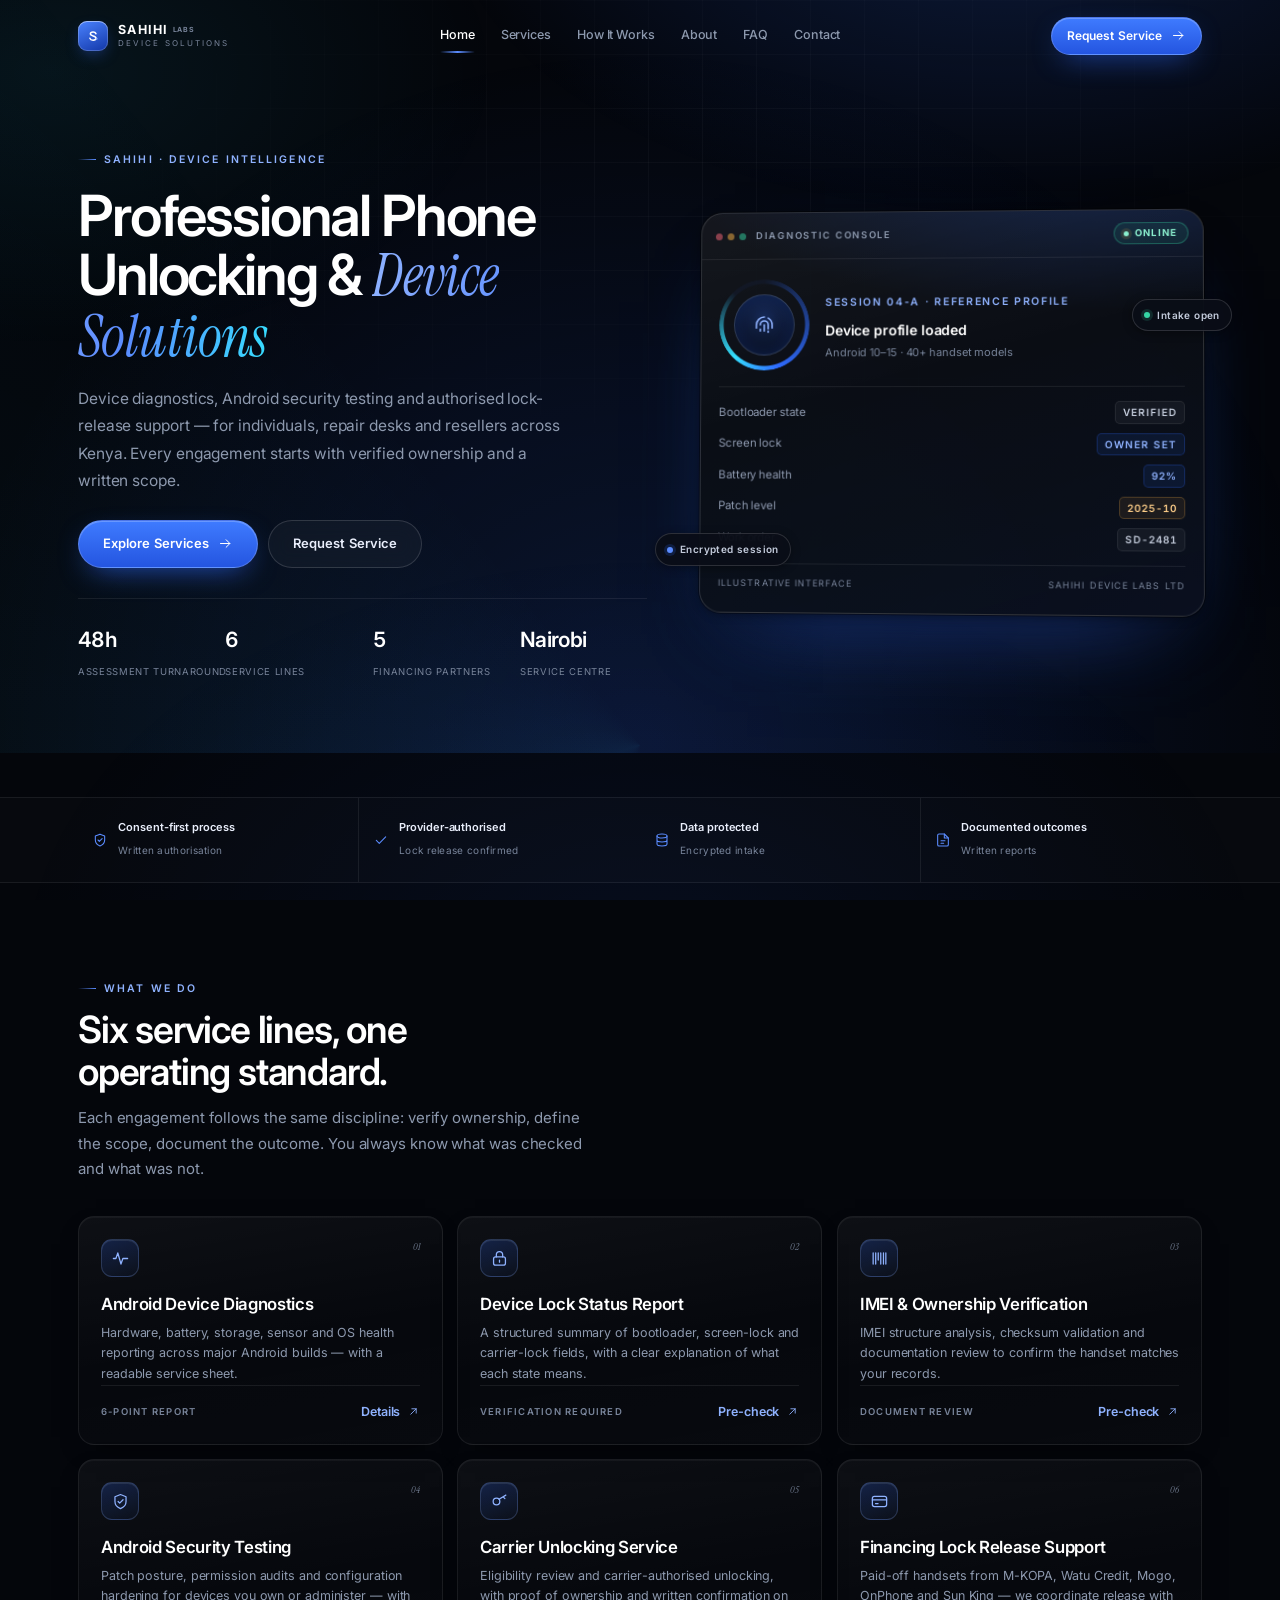
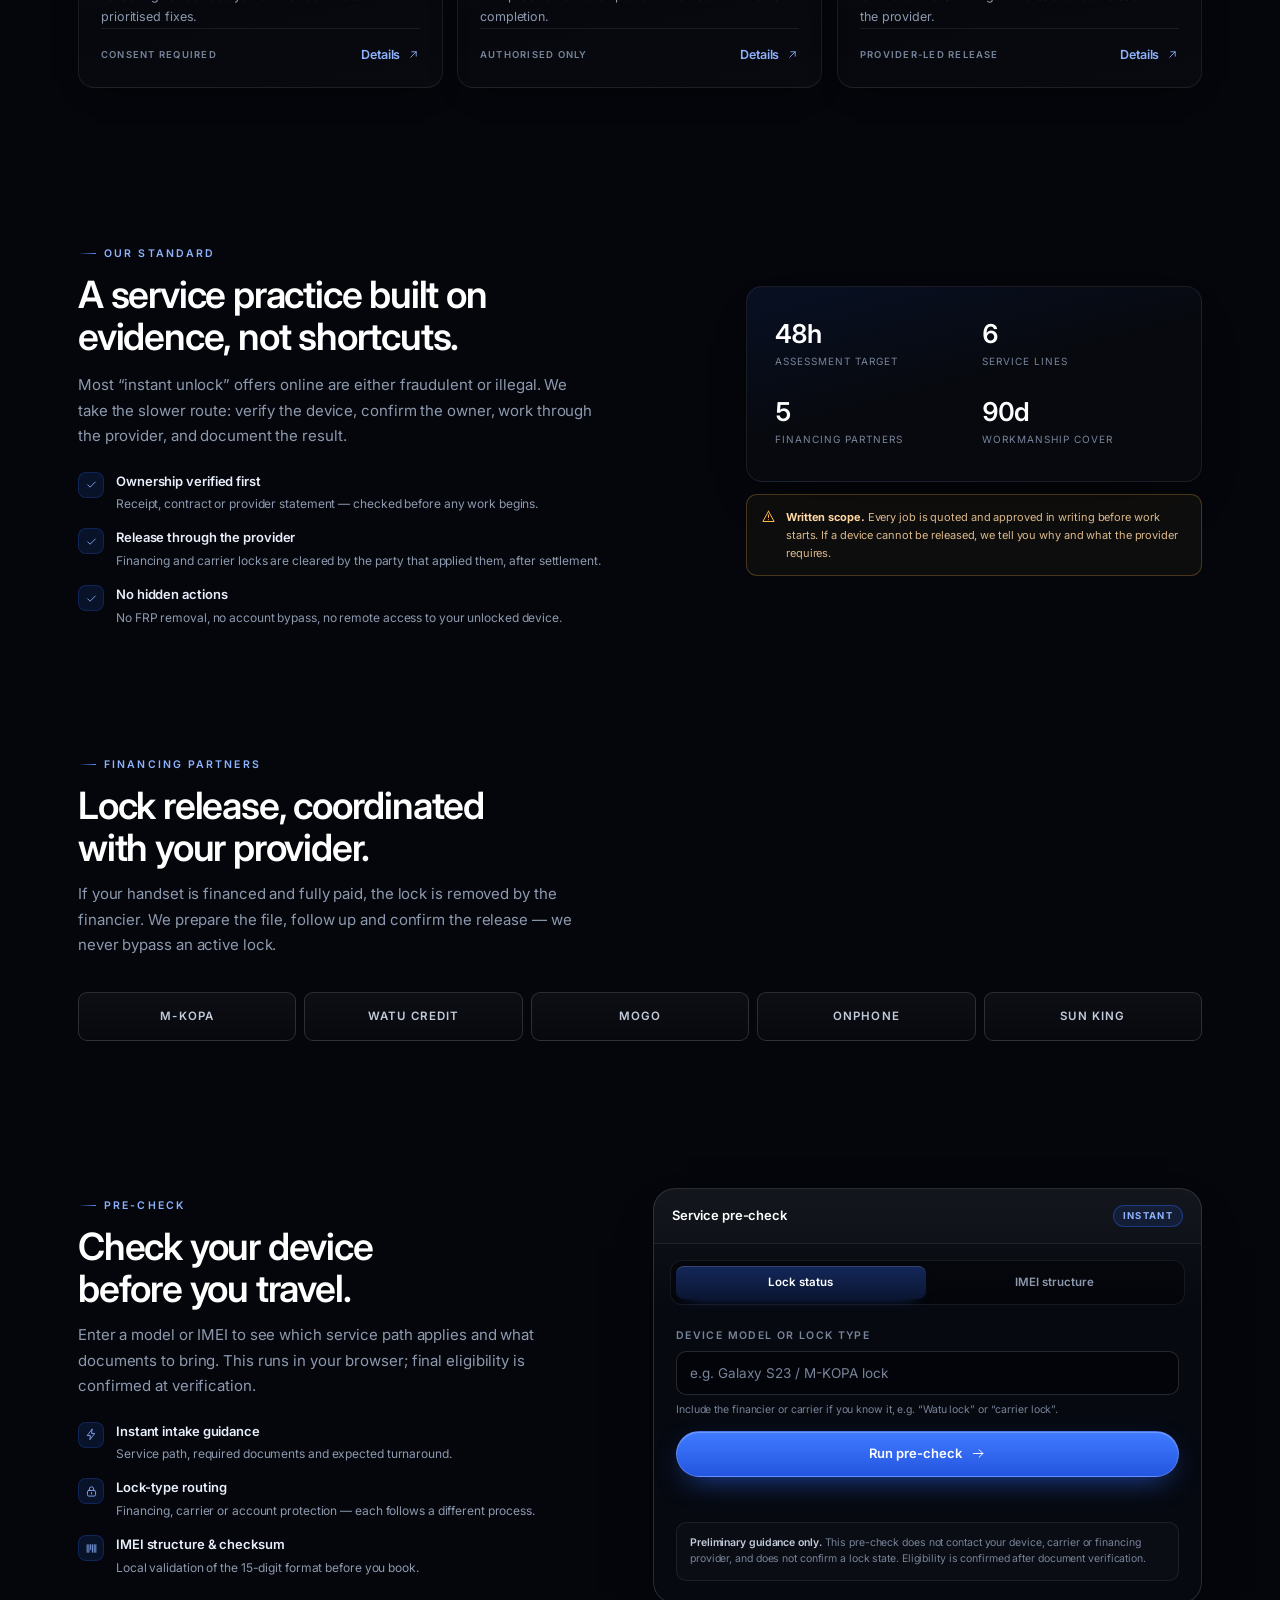
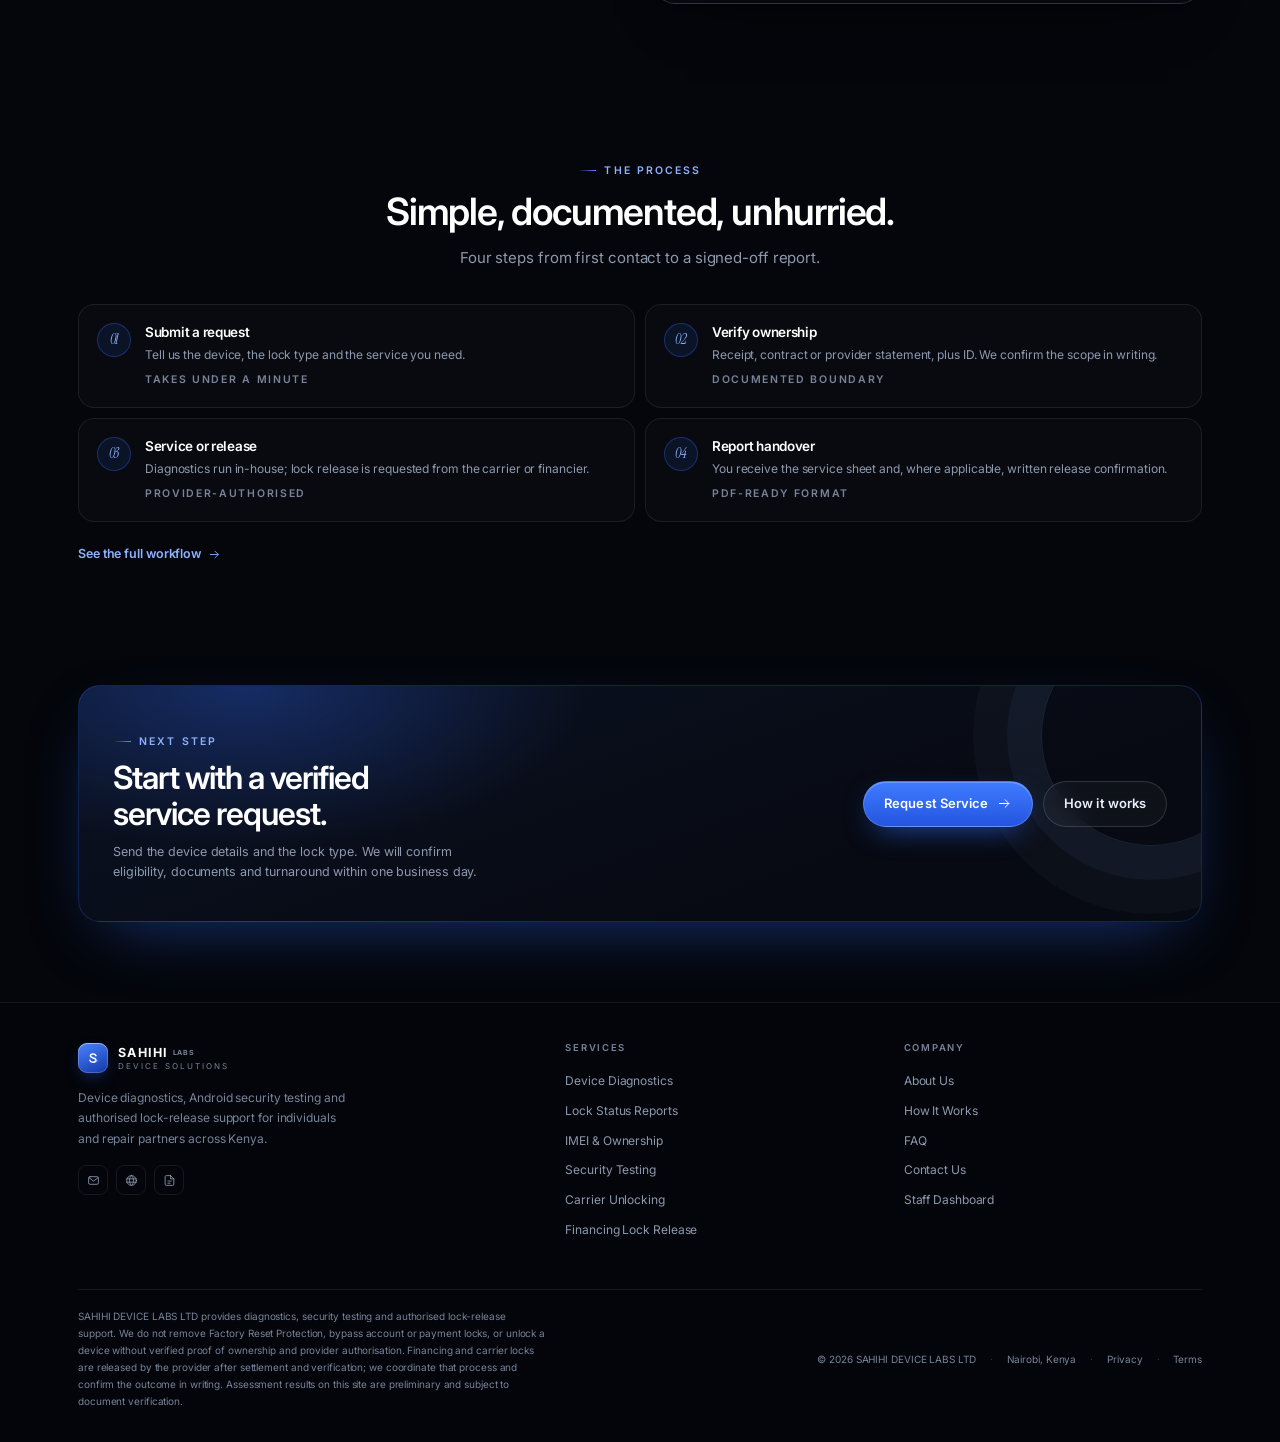
==== commit a5421f20: "Rebrand to Sahihi Device Labs" ====
--- a/index.html
+++ b/index.html
@@ -3,15 +3,15 @@
 <head>
 <meta charset="utf-8">
 <meta name="viewport" content="width=device-width, initial-scale=1, viewport-fit=cover">
-<title>MZAZI TECH UNLOCKING CENTER — Professional Phone Unlocking & Device Solutions</title>
-<meta name="description" content="MZAZI TECH INC — Android diagnostics, lock-status reporting, IMEI verification, security testing and authorised lock release in Nairobi, Kenya.">
+<title>SAHIHI DEVICE LABS — Professional Phone Unlocking & Device Solutions</title>
+<meta name="description" content="SAHIHI DEVICE LABS LTD — Android diagnostics, lock-status reporting, IMEI verification, security testing and authorised lock release in Nairobi, Kenya.">
 <meta name="theme-color" content="#04060b">
 <meta name="color-scheme" content="dark">
 <meta property="og:type" content="website">
-<meta property="og:site_name" content="MZAZI TECH INC">
-<meta property="og:title" content="MZAZI TECH UNLOCKING CENTER — Professional Phone Unlocking & Device Solutions">
-<meta property="og:description" content="MZAZI TECH INC — Android diagnostics, lock-status reporting, IMEI verification, security testing and authorised lock release in Nairobi, Kenya.">
-<link rel="icon" href="data:image/svg+xml,%3Csvg xmlns='http://www.w3.org/2000/svg' viewBox='0 0 24 24'%3E%3Crect width='24' height='24' rx='6' fill='%232f6bff'/%3E%3Cpath d='M6 17V7l3.6 5.4L13.2 7v10' stroke='white' stroke-width='2' fill='none' stroke-linecap='round' stroke-linejoin='round'/%3E%3C/svg%3E">
+<meta property="og:site_name" content="SAHIHI DEVICE LABS LTD">
+<meta property="og:title" content="SAHIHI DEVICE LABS — Professional Phone Unlocking & Device Solutions">
+<meta property="og:description" content="SAHIHI DEVICE LABS LTD — Android diagnostics, lock-status reporting, IMEI verification, security testing and authorised lock release in Nairobi, Kenya.">
+<link rel="icon" href="data:image/svg+xml,%3Csvg xmlns='http://www.w3.org/2000/svg' viewBox='0 0 24 24'%3E%3Crect width='24' height='24' rx='6' fill='%232f6bff'/%3E%3Cpath d='M16.4 8.5c-.7-1.7-2.3-2.6-4.3-2.6-2.3 0-4 1.2-4 2.9 0 4 8.4 2.1 8.4 6.3 0 1.9-1.9 3.3-4.4 3.3-2.4 0-4.2-1.1-4.7-2.9' stroke='white' stroke-width='2' fill='none' stroke-linecap='round' stroke-linejoin='round'/%3E%3C/svg%3E">
 <link rel="preconnect" href="https://fonts.googleapis.com">
 <link rel="preconnect" href="https://fonts.gstatic.com" crossorigin>
 <link href="https://fonts.googleapis.com/css2?family=Inter:wght@400;500;600;700&amp;family=Instrument+Serif:ital@0;1&amp;display=swap" rel="stylesheet">
@@ -21,10 +21,10 @@
 <body data-page="index.html">
 <header class="site-header" id="siteHeader">
   <div class="wrap nav">
-    <a class="brand" href="index.html" aria-label="MZAZI TECH home"><span class="brand-mark" aria-hidden="true">
-<svg viewBox="0 0 24 24" fill="none" xmlns="http://www.w3.org/2000/svg"><path d="M5 17.5V6.5l3.75 5.7L12.5 6.5v11" stroke="#fff" stroke-width="2" stroke-linecap="round" stroke-linejoin="round"/><circle cx="17.4" cy="16.1" r="1.5" fill="#8fb2ff"/></svg>
+    <a class="brand" href="index.html" aria-label="SAHIHI home"><span class="brand-mark" aria-hidden="true">
+<svg viewBox="0 0 24 24" fill="none" xmlns="http://www.w3.org/2000/svg"><path d="M16.4 8.5c-.7-1.7-2.3-2.6-4.3-2.6-2.3 0-4 1.2-4 2.9 0 4 8.4 2.1 8.4 6.3 0 1.9-1.9 3.3-4.4 3.3-2.4 0-4.2-1.1-4.7-2.9" stroke="#fff" stroke-width="2.3" stroke-linecap="round" stroke-linejoin="round"/><circle cx="17.4" cy="16.1" r="1.5" fill="#8fb2ff"/></svg>
 </span>
-<span class="brand-text"><span class="brand-name">MZAZI TECH<span class="brand-inc">INC</span></span><span class="brand-sub">Device Solutions</span></span></a>
+<span class="brand-text"><span class="brand-name">SAHIHI<span class="brand-inc">LABS</span></span><span class="brand-sub">Device Solutions</span></span></a>
     <nav class="nav-links" aria-label="Primary">
       <a class="nav-link is-active" href="index.html" aria-current="page">Home</a>
 <a class="nav-link" href="services.html">Services</a>
@@ -49,7 +49,7 @@
     <a class="btn btn--primary btn--block" href="contact.html">Request Service</a>
     <a class="btn btn--ghost btn--block" href="services.html">Explore Services</a>
   </div>
-  <p class="mobile-note">MZAZI TECH INC · Nairobi, Kenya. Diagnostics, authorised unlocking and device-financing release support.</p>
+  <p class="mobile-note">SAHIHI DEVICE LABS LTD · Nairobi, Kenya. Diagnostics, authorised unlocking and device-financing release support.</p>
 </div>
 <main>
 
@@ -57,7 +57,7 @@
   <div class="hero-grid" aria-hidden="true"></div>
   <div class="wrap hero-inner">
     <div class="hero-copy">
-      <span class="eyebrow">MZAZI TECH INC · Device Intelligence</span>
+      <span class="eyebrow">SAHIHI · DEVICE INTELLIGENCE</span>
       <h1>Professional Phone Unlocking &amp; <span class="serif">Device Solutions</span></h1>
       <p class="hero-sub">
         Device diagnostics, Android security testing and authorised lock-release support — for individuals,
@@ -101,9 +101,9 @@
             <div class="readout-row"><span>Screen lock</span><b class="blue">OWNER SET</b></div>
             <div class="readout-row"><span>Battery health</span><b class="blue">92%</b></div>
             <div class="readout-row"><span>Patch level</span><b class="amber">2025-10</b></div>
-            <div class="readout-row"><span>Work order</span><b>MZ-2481</b></div>
-          </div>
-          <div class="console-foot"><span>Illustrative interface</span><span>MZAZI TECH INC</span></div>
+            <div class="readout-row"><span>Work order</span><b>SD-2481</b></div>
+          </div>
+          <div class="console-foot"><span>Illustrative interface</span><span>SAHIHI DEVICE LABS LTD</span></div>
         </div>
       </div>
     </div>
@@ -313,14 +313,14 @@
   <div class="wrap">
     <div class="footer-grid">
       <div class="footer-brand">
-        <a class="brand" href="index.html" aria-label="MZAZI TECH home"><span class="brand-mark" aria-hidden="true">
-<svg viewBox="0 0 24 24" fill="none" xmlns="http://www.w3.org/2000/svg"><path d="M5 17.5V6.5l3.75 5.7L12.5 6.5v11" stroke="#fff" stroke-width="2" stroke-linecap="round" stroke-linejoin="round"/><circle cx="17.4" cy="16.1" r="1.5" fill="#8fb2ff"/></svg>
+        <a class="brand" href="index.html" aria-label="SAHIHI home"><span class="brand-mark" aria-hidden="true">
+<svg viewBox="0 0 24 24" fill="none" xmlns="http://www.w3.org/2000/svg"><path d="M16.4 8.5c-.7-1.7-2.3-2.6-4.3-2.6-2.3 0-4 1.2-4 2.9 0 4 8.4 2.1 8.4 6.3 0 1.9-1.9 3.3-4.4 3.3-2.4 0-4.2-1.1-4.7-2.9" stroke="#fff" stroke-width="2.3" stroke-linecap="round" stroke-linejoin="round"/><circle cx="17.4" cy="16.1" r="1.5" fill="#8fb2ff"/></svg>
 </span>
-<span class="brand-text"><span class="brand-name">MZAZI TECH<span class="brand-inc">INC</span></span><span class="brand-sub">Device Solutions</span></span></a>
+<span class="brand-text"><span class="brand-name">SAHIHI<span class="brand-inc">LABS</span></span><span class="brand-sub">Device Solutions</span></span></a>
         <p>Device diagnostics, Android security testing and authorised lock-release support for individuals and repair partners across Kenya.</p>
         <div class="socials">
-          <a href="mailto:service@mzazitech.co.ke" aria-label="Email MZAZI TECH"><svg viewBox="0 0 24 24" fill="none" stroke="currentColor" stroke-width="1.6" stroke-linecap="round" stroke-linejoin="round" aria-hidden="true"><rect x="3" y="5" width="18" height="14" rx="2.6"/><path d="m3.6 7 8.4 6 8.4-6"/></svg></a>
-          <a href="contact.html" aria-label="Contact MZAZI TECH"><svg viewBox="0 0 24 24" fill="none" stroke="currentColor" stroke-width="1.6" stroke-linecap="round" stroke-linejoin="round" aria-hidden="true"><circle cx="12" cy="12" r="9"/><path d="M3.2 9h17.6M3.2 15h17.6"/><path d="M12 3c2.5 2.4 3.8 5.4 3.8 9s-1.3 6.6-3.8 9c-2.5-2.4-3.8-5.4-3.8-9S9.5 5.4 12 3Z"/></svg></a>
+          <a href="mailto:service@sahihidevices.co.ke" aria-label="Email SAHIHI"><svg viewBox="0 0 24 24" fill="none" stroke="currentColor" stroke-width="1.6" stroke-linecap="round" stroke-linejoin="round" aria-hidden="true"><rect x="3" y="5" width="18" height="14" rx="2.6"/><path d="m3.6 7 8.4 6 8.4-6"/></svg></a>
+          <a href="contact.html" aria-label="Contact SAHIHI"><svg viewBox="0 0 24 24" fill="none" stroke="currentColor" stroke-width="1.6" stroke-linecap="round" stroke-linejoin="round" aria-hidden="true"><circle cx="12" cy="12" r="9"/><path d="M3.2 9h17.6M3.2 15h17.6"/><path d="M12 3c2.5 2.4 3.8 5.4 3.8 9s-1.3 6.6-3.8 9c-2.5-2.4-3.8-5.4-3.8-9S9.5 5.4 12 3Z"/></svg></a>
           <a href="faq.html" aria-label="Read the FAQ"><svg viewBox="0 0 24 24" fill="none" stroke="currentColor" stroke-width="1.6" stroke-linecap="round" stroke-linejoin="round" aria-hidden="true"><path d="M14 3H6a2 2 0 0 0-2 2v14a2 2 0 0 0 2 2h12a2 2 0 0 0 2-2V9l-6-6Z"/><path d="M14 3v6h6M9 13h6M9 17h4"/></svg></a>
         </div>
       </div>
@@ -344,13 +344,13 @@
     </div>
     <div class="footer-bottom">
       <p class="footer-legal">
-        MZAZI TECH INC provides diagnostics, security testing and authorised lock-release support. We do not remove Factory Reset Protection,
+        SAHIHI DEVICE LABS LTD provides diagnostics, security testing and authorised lock-release support. We do not remove Factory Reset Protection,
         bypass account or payment locks, or unlock a device without verified proof of ownership and provider authorisation. Financing and carrier
         locks are released by the provider after settlement and verification; we coordinate that process and confirm the outcome in writing.
         Assessment results on this site are preliminary and subject to document verification.
       </p>
       <div class="footer-copy">
-        <span>© <span data-year>2026</span> MZAZI TECH INC</span>
+        <span>© <span data-year>2026</span> SAHIHI DEVICE LABS LTD</span>
         <span class="sep">·</span>
         <span>Nairobi, Kenya</span>
         <span class="sep">·</span>
--- a/assets/css/style.css
+++ b/assets/css/style.css
@@ -1,5 +1,5 @@
 /* ============================================================
-   MZAZI TECH UNLOCKING CENTER
+   SAHIHI DEVICE LABS
    Design system — premium black / electric blue
    ============================================================ */
 
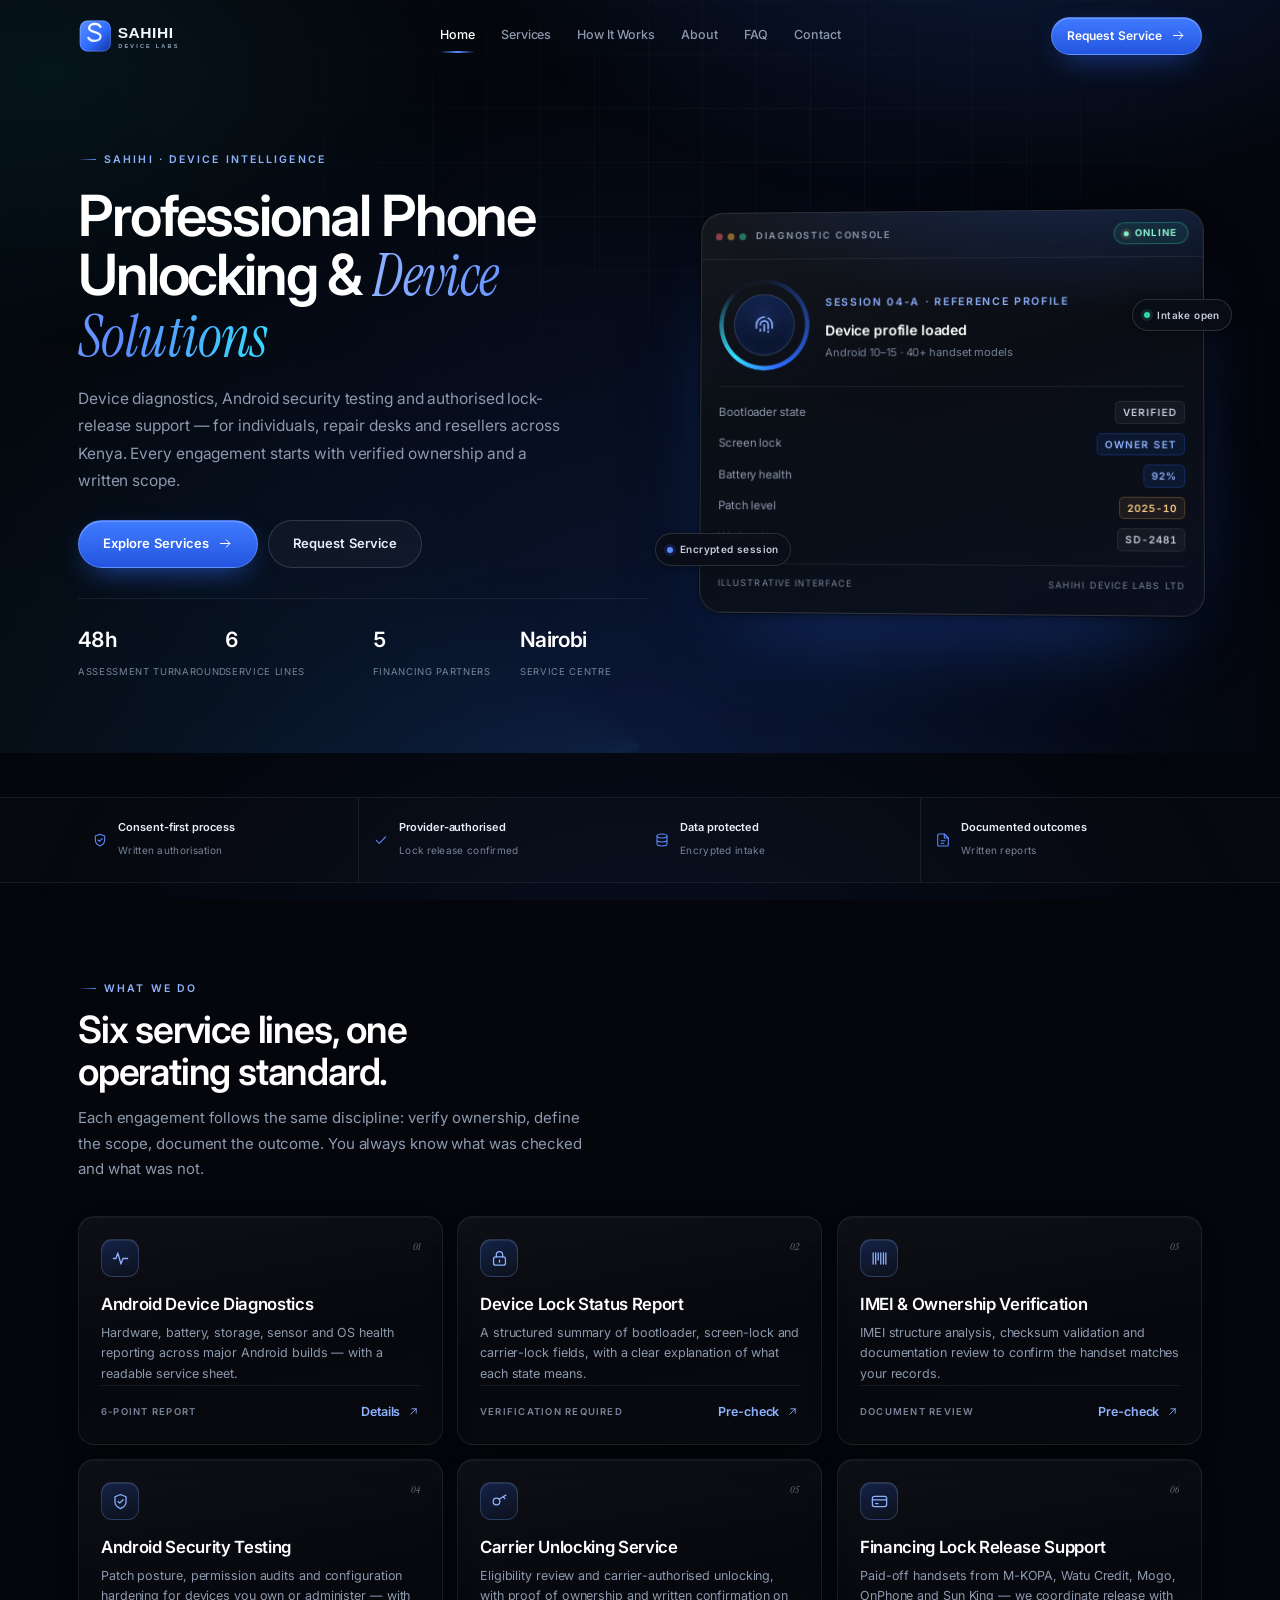
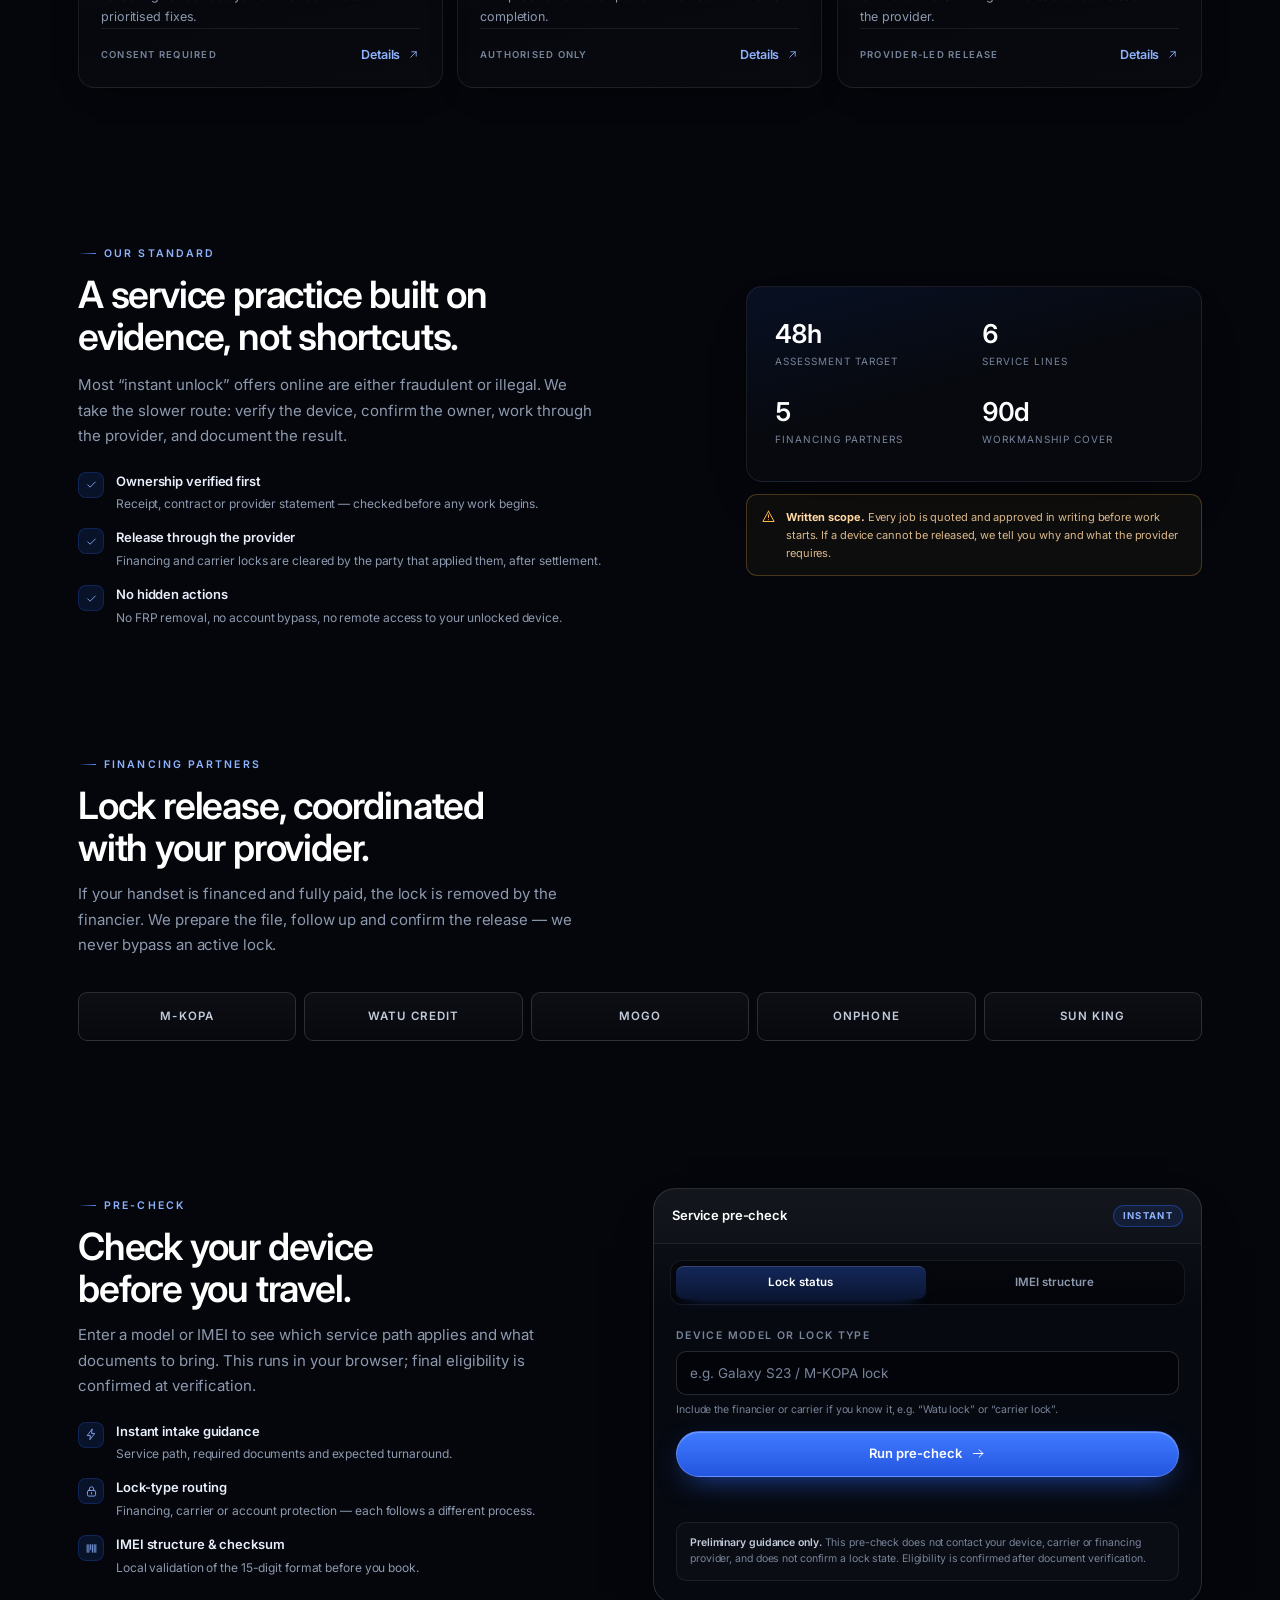
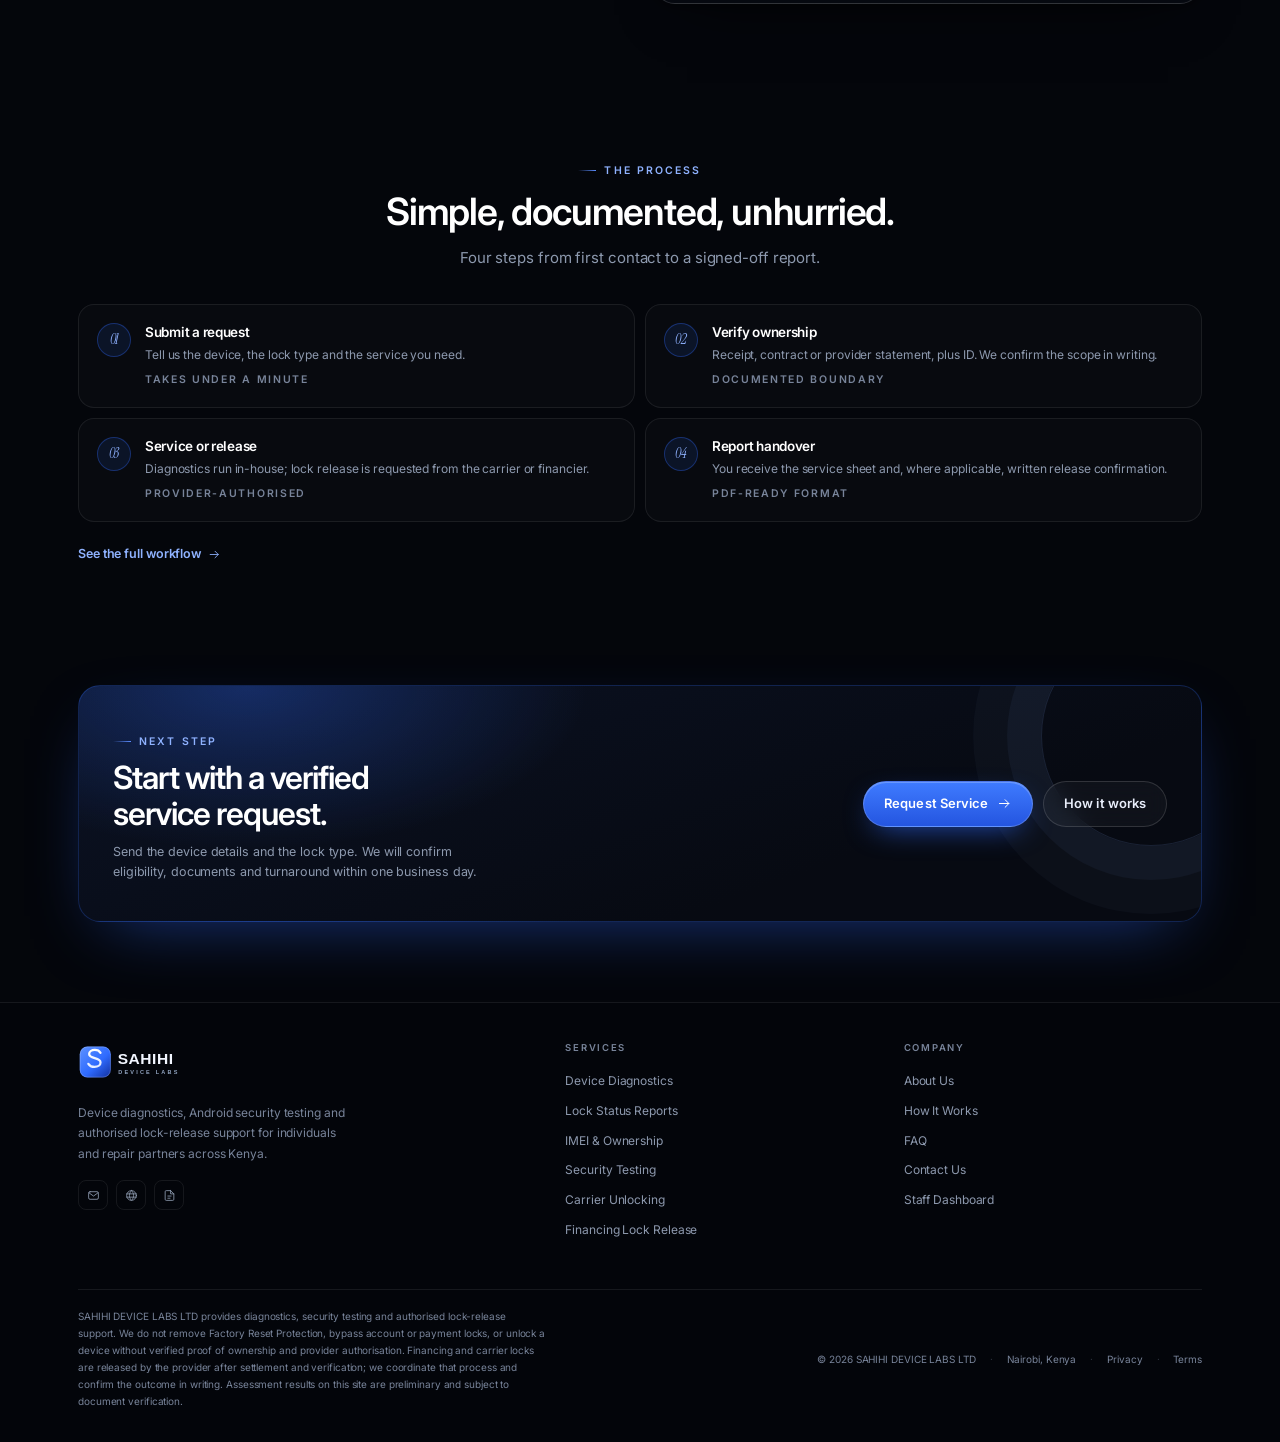
==== commit 4d76730b: "Add SVG logo and update staff access code" ====
--- a/index.html
+++ b/index.html
@@ -11,7 +11,7 @@
 <meta property="og:site_name" content="SAHIHI DEVICE LABS LTD">
 <meta property="og:title" content="SAHIHI DEVICE LABS — Professional Phone Unlocking & Device Solutions">
 <meta property="og:description" content="SAHIHI DEVICE LABS LTD — Android diagnostics, lock-status reporting, IMEI verification, security testing and authorised lock release in Nairobi, Kenya.">
-<link rel="icon" href="data:image/svg+xml,%3Csvg xmlns='http://www.w3.org/2000/svg' viewBox='0 0 24 24'%3E%3Crect width='24' height='24' rx='6' fill='%232f6bff'/%3E%3Cpath d='M16.4 8.5c-.7-1.7-2.3-2.6-4.3-2.6-2.3 0-4 1.2-4 2.9 0 4 8.4 2.1 8.4 6.3 0 1.9-1.9 3.3-4.4 3.3-2.4 0-4.2-1.1-4.7-2.9' stroke='white' stroke-width='2' fill='none' stroke-linecap='round' stroke-linejoin='round'/%3E%3C/svg%3E">
+<link rel="icon" type="image/svg+xml" href="assets/img/logo-mark.svg">
 <link rel="preconnect" href="https://fonts.googleapis.com">
 <link rel="preconnect" href="https://fonts.gstatic.com" crossorigin>
 <link href="https://fonts.googleapis.com/css2?family=Inter:wght@400;500;600;700&amp;family=Instrument+Serif:ital@0;1&amp;display=swap" rel="stylesheet">
@@ -21,10 +21,7 @@
 <body data-page="index.html">
 <header class="site-header" id="siteHeader">
   <div class="wrap nav">
-    <a class="brand" href="index.html" aria-label="SAHIHI home"><span class="brand-mark" aria-hidden="true">
-<svg viewBox="0 0 24 24" fill="none" xmlns="http://www.w3.org/2000/svg"><path d="M16.4 8.5c-.7-1.7-2.3-2.6-4.3-2.6-2.3 0-4 1.2-4 2.9 0 4 8.4 2.1 8.4 6.3 0 1.9-1.9 3.3-4.4 3.3-2.4 0-4.2-1.1-4.7-2.9" stroke="#fff" stroke-width="2.3" stroke-linecap="round" stroke-linejoin="round"/><circle cx="17.4" cy="16.1" r="1.5" fill="#8fb2ff"/></svg>
-</span>
-<span class="brand-text"><span class="brand-name">SAHIHI<span class="brand-inc">LABS</span></span><span class="brand-sub">Device Solutions</span></span></a>
+    <a class="brand" href="index.html" aria-label="SAHIHI home"><img class="brand-logo" src="assets/img/logo.svg" alt="Sahihi Device Labs" width="152" height="38"></a>
     <nav class="nav-links" aria-label="Primary">
       <a class="nav-link is-active" href="index.html" aria-current="page">Home</a>
 <a class="nav-link" href="services.html">Services</a>
@@ -313,10 +310,7 @@
   <div class="wrap">
     <div class="footer-grid">
       <div class="footer-brand">
-        <a class="brand" href="index.html" aria-label="SAHIHI home"><span class="brand-mark" aria-hidden="true">
-<svg viewBox="0 0 24 24" fill="none" xmlns="http://www.w3.org/2000/svg"><path d="M16.4 8.5c-.7-1.7-2.3-2.6-4.3-2.6-2.3 0-4 1.2-4 2.9 0 4 8.4 2.1 8.4 6.3 0 1.9-1.9 3.3-4.4 3.3-2.4 0-4.2-1.1-4.7-2.9" stroke="#fff" stroke-width="2.3" stroke-linecap="round" stroke-linejoin="round"/><circle cx="17.4" cy="16.1" r="1.5" fill="#8fb2ff"/></svg>
-</span>
-<span class="brand-text"><span class="brand-name">SAHIHI<span class="brand-inc">LABS</span></span><span class="brand-sub">Device Solutions</span></span></a>
+        <a class="brand" href="index.html" aria-label="SAHIHI home"><img class="brand-logo" src="assets/img/logo.svg" alt="Sahihi Device Labs" width="152" height="38"></a>
         <p>Device diagnostics, Android security testing and authorised lock-release support for individuals and repair partners across Kenya.</p>
         <div class="socials">
           <a href="mailto:service@sahihidevices.co.ke" aria-label="Email SAHIHI"><svg viewBox="0 0 24 24" fill="none" stroke="currentColor" stroke-width="1.6" stroke-linecap="round" stroke-linejoin="round" aria-hidden="true"><rect x="3" y="5" width="18" height="14" rx="2.6"/><path d="m3.6 7 8.4 6 8.4-6"/></svg></a>
--- a/assets/css/style.css
+++ b/assets/css/style.css
@@ -1855,3 +1855,6 @@
   background: linear-gradient(180deg, rgba(255,255,255,.04), rgba(255,255,255,.015));
 }
 table.data { min-width: 780px; }
+
+.brand-logo { height: 36px; width: auto; display: block; }
+@media (min-width: 560px) { .brand-logo { height: 38px; } }
